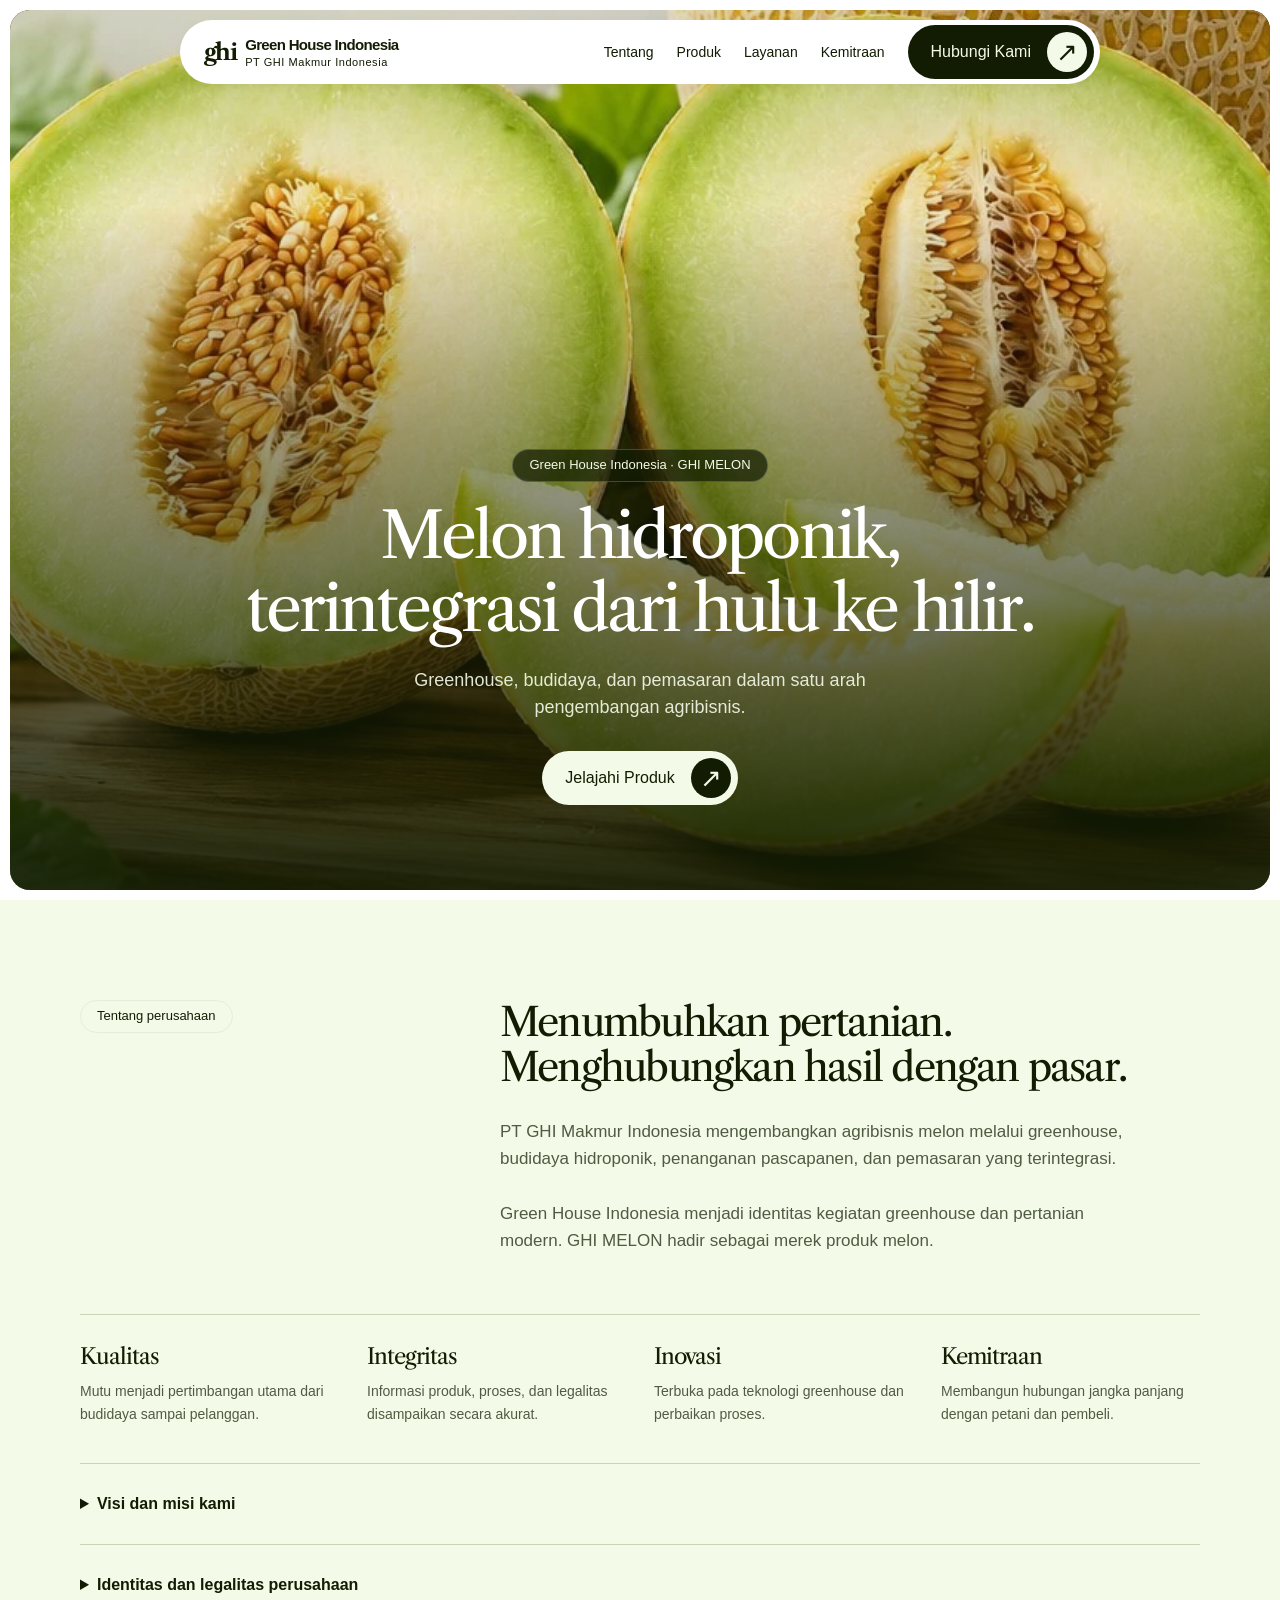
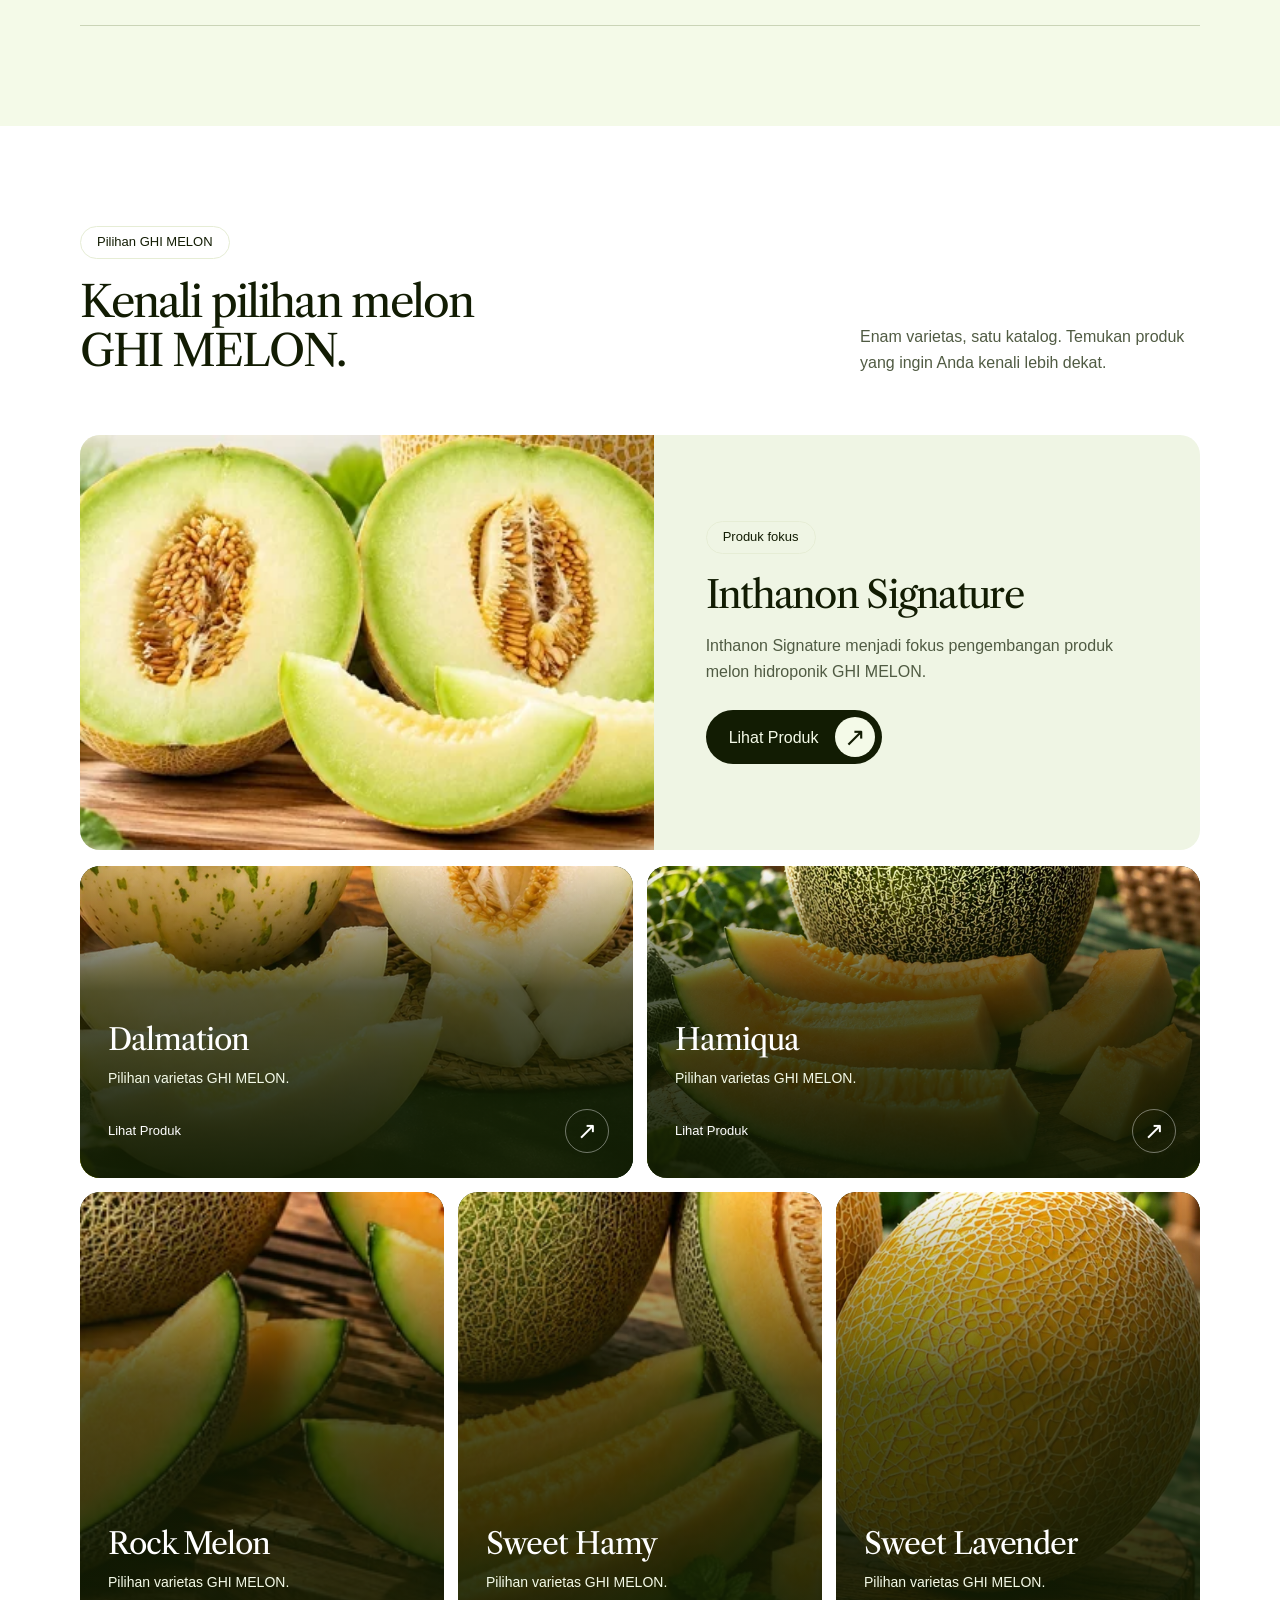
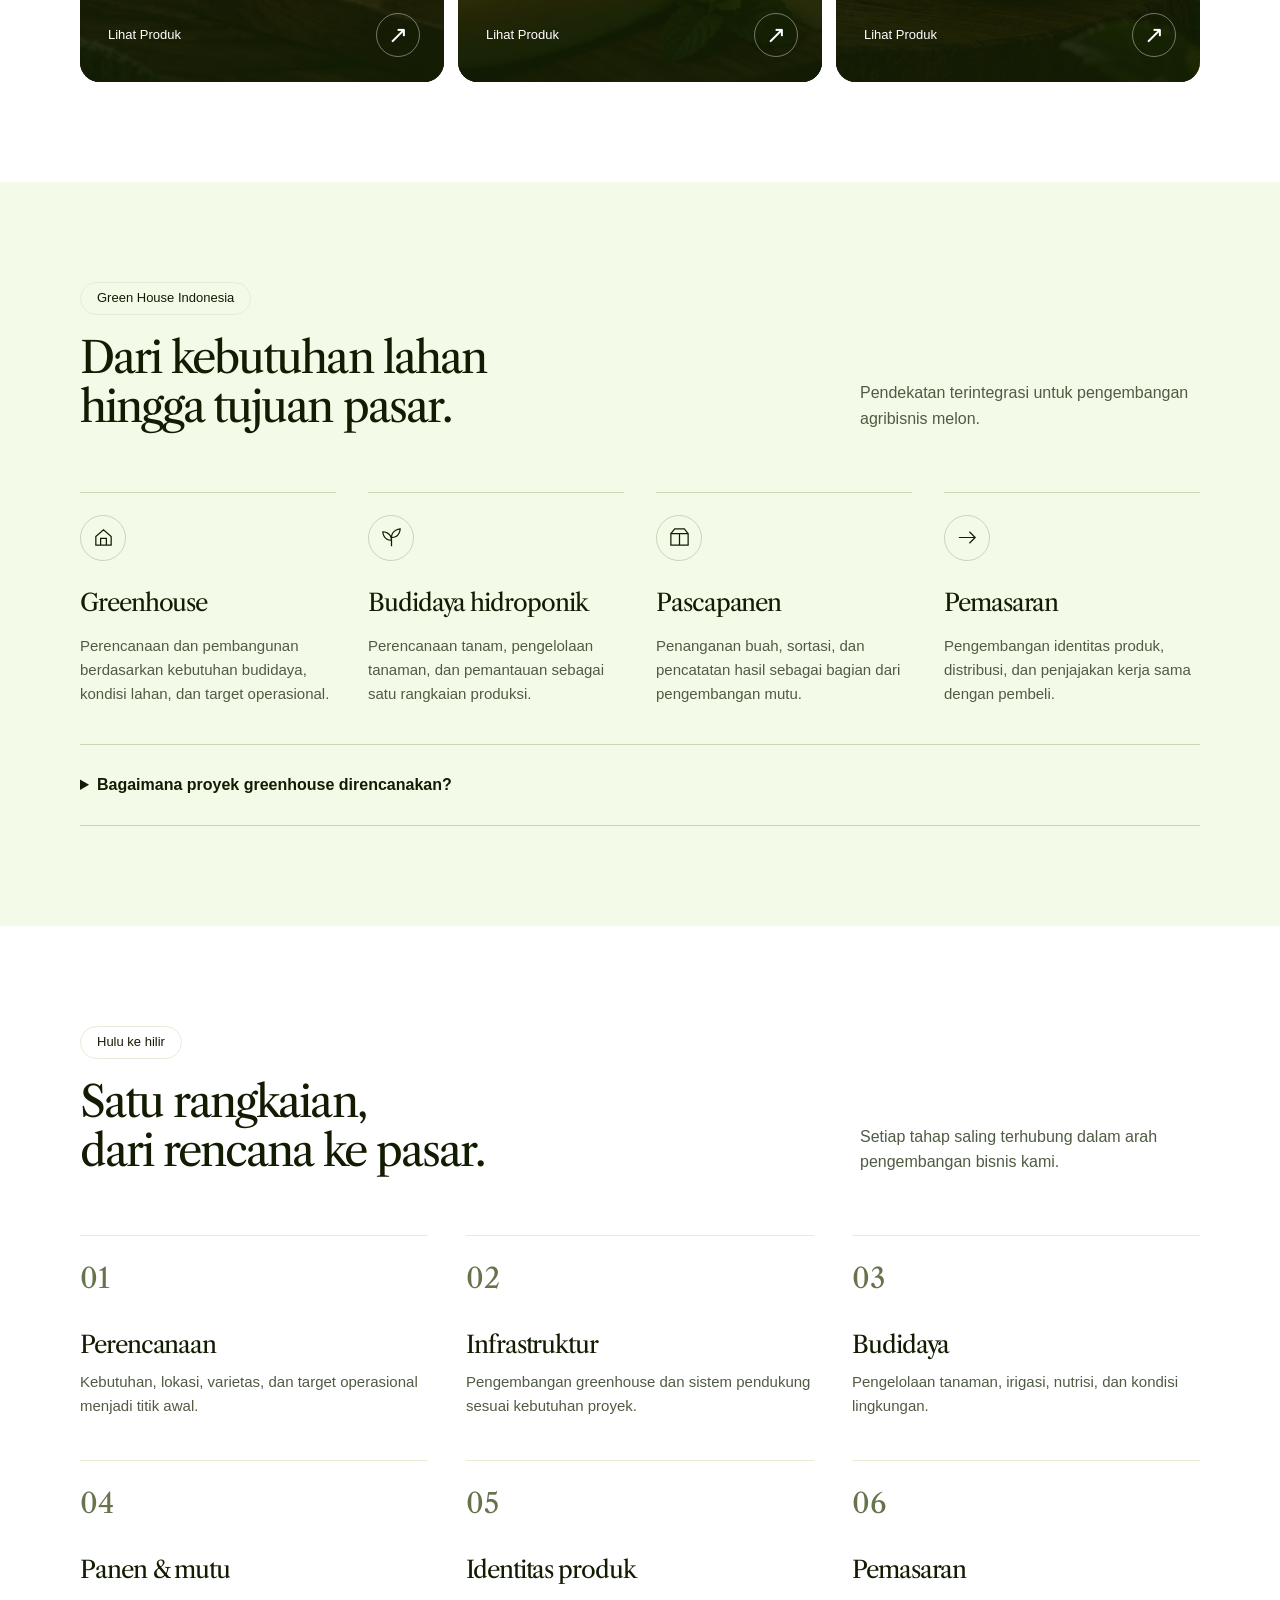
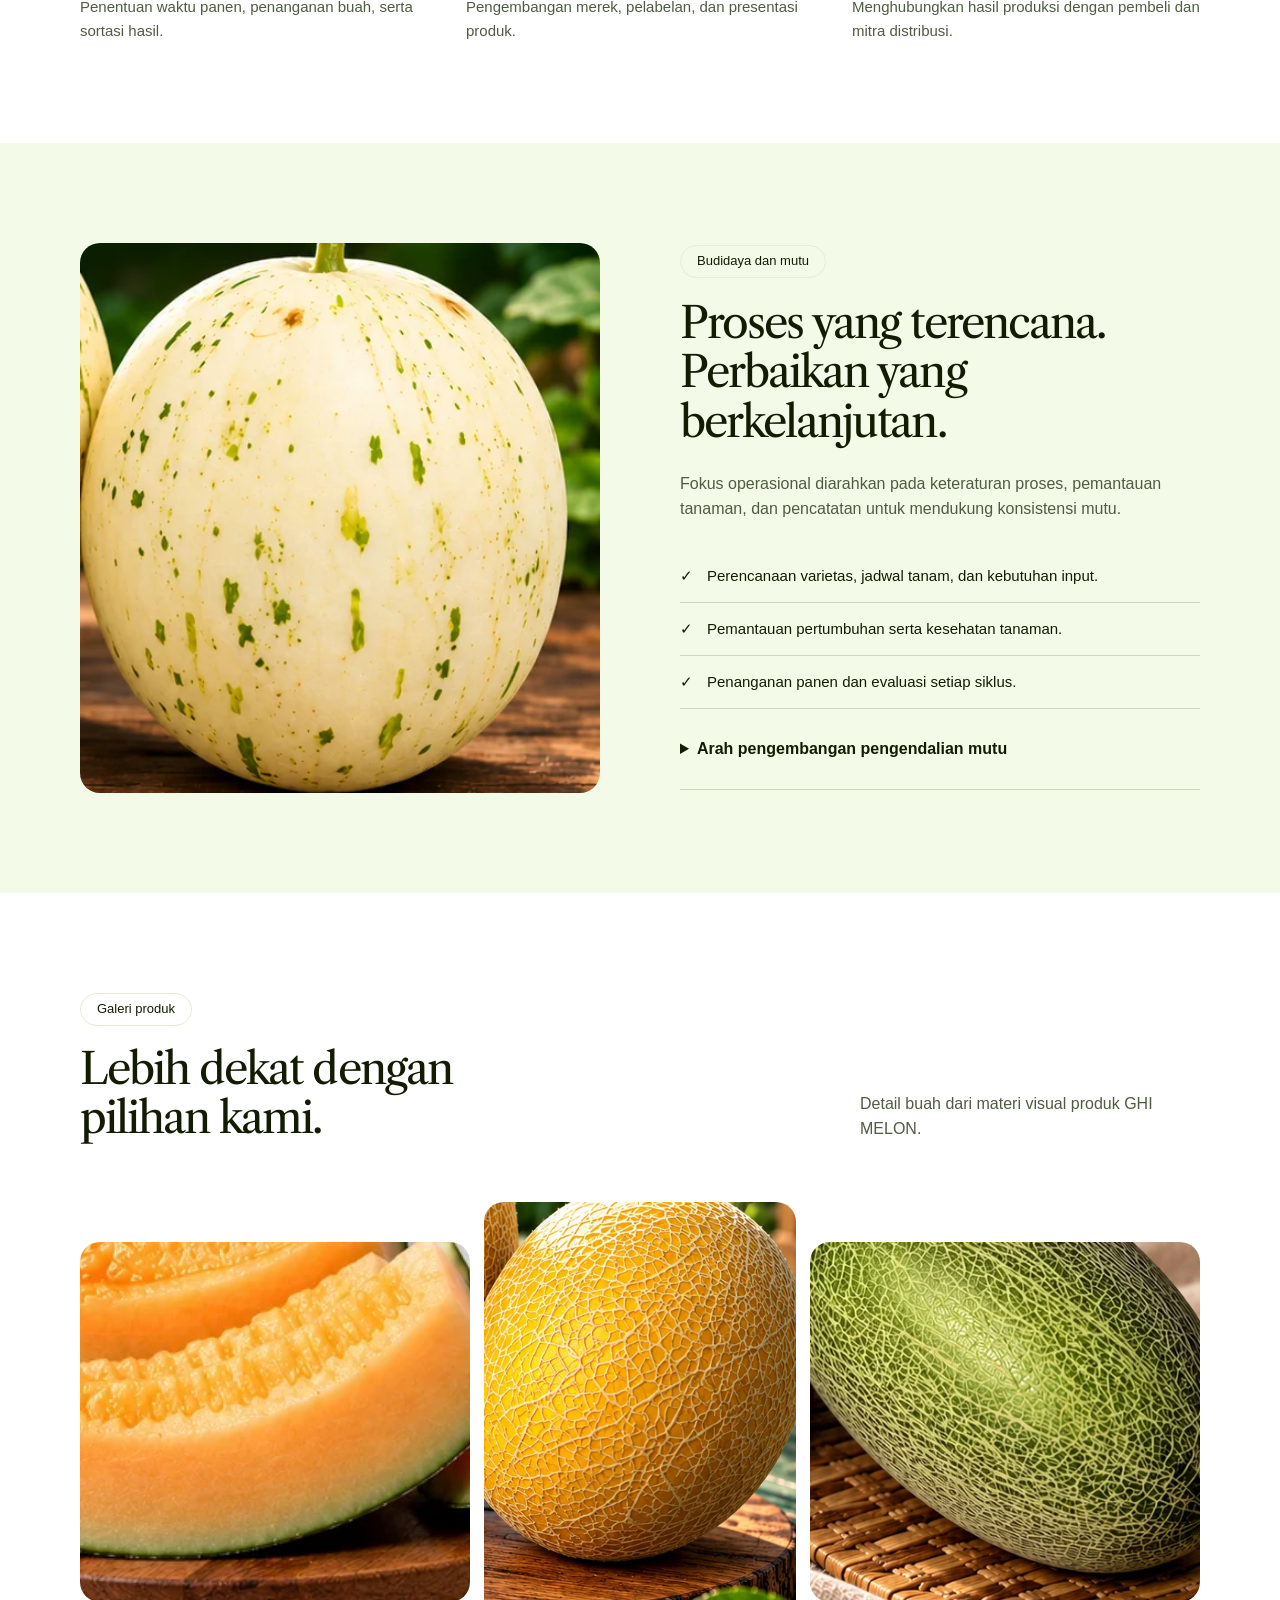
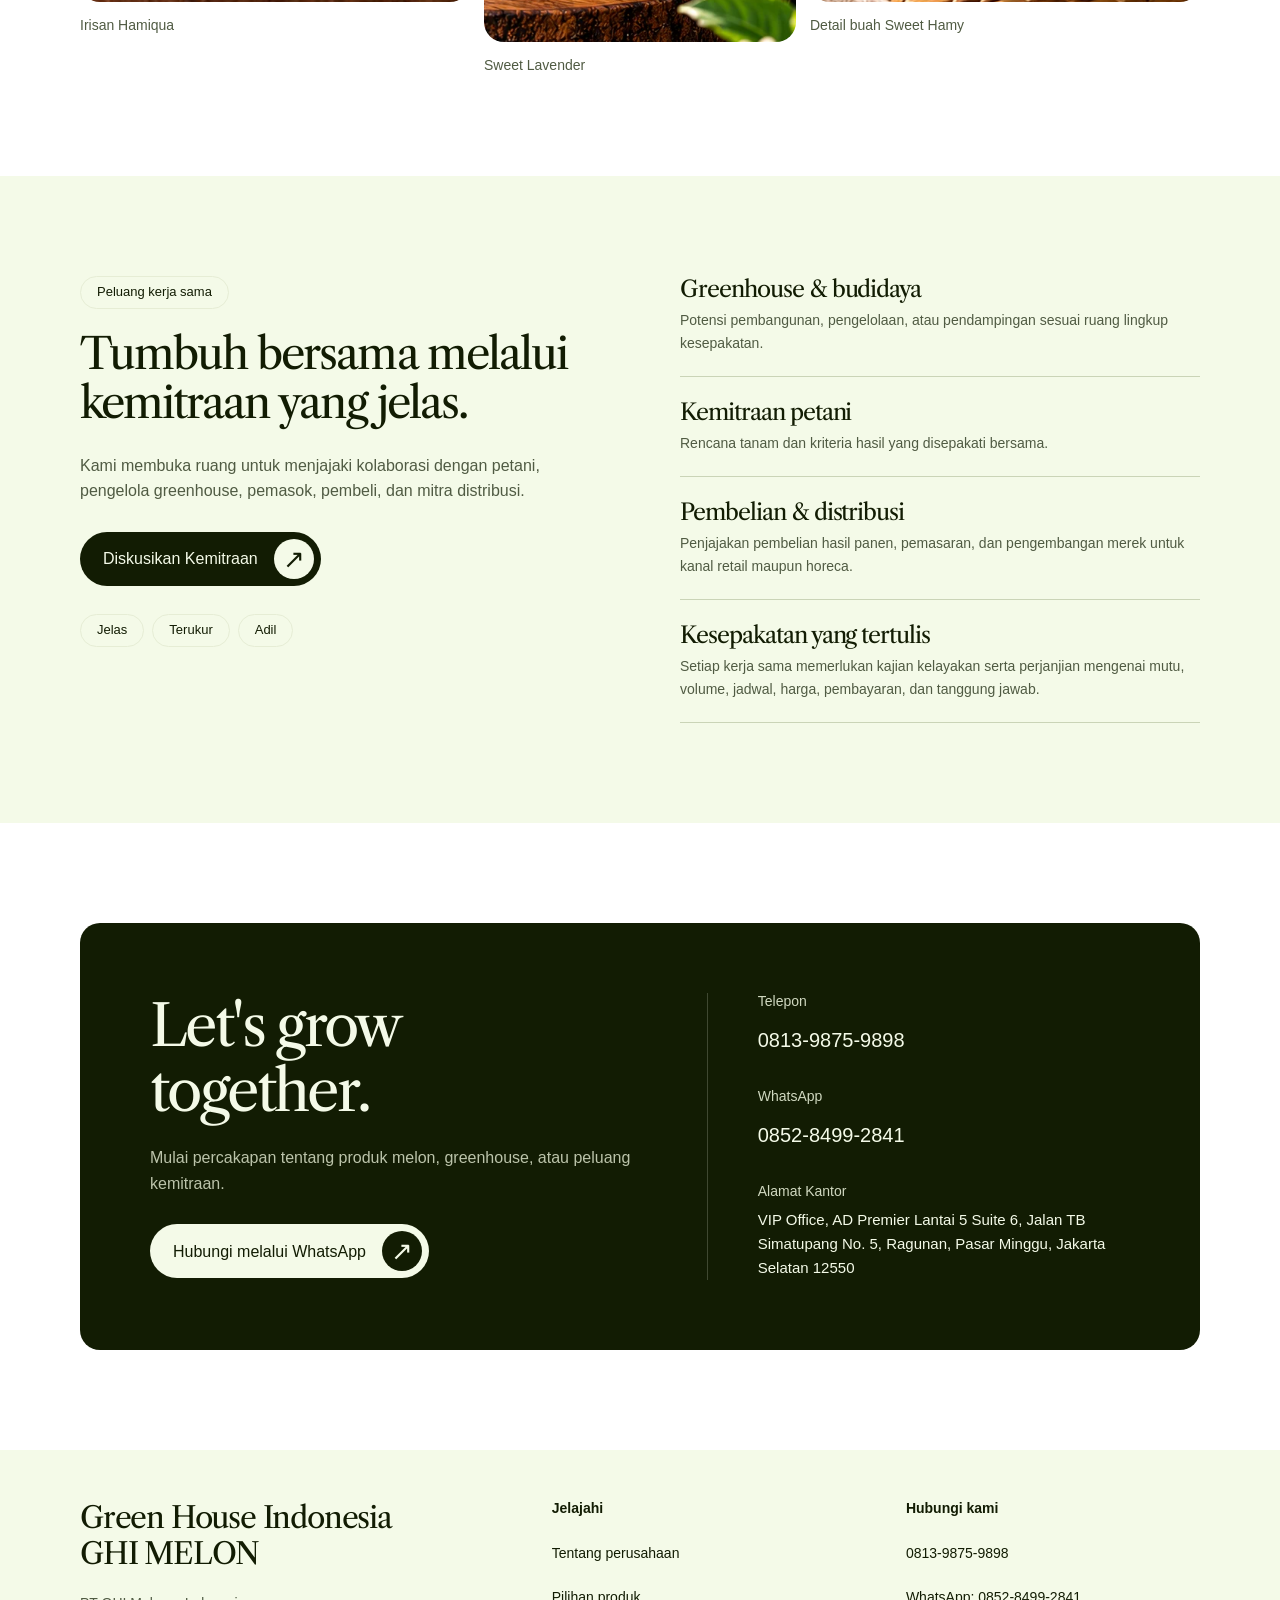
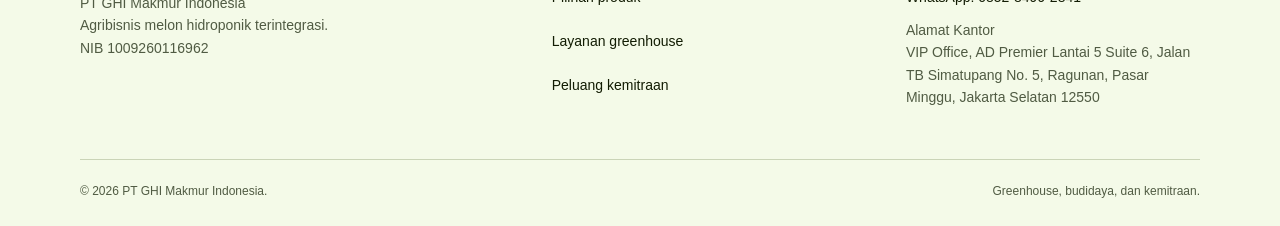
==== index.html @ 826a4624 "first" ====
<!doctype html>
<html lang="id"><head><meta charset="utf-8"><meta name="viewport" content="width=device-width, initial-scale=1"><meta name="theme-color" content="#121c03"><title>Green House Indonesia & GHI MELON | Agribisnis Melon Hidroponik</title><meta name="description" content="Profil PT GHI Makmur Indonesia: greenhouse, budidaya hidroponik, enam varietas GHI MELON, dan peluang kemitraan agribisnis."><link rel="stylesheet" href="assets/css/styles.css"><script src="assets/js/main.js" defer></script></head><body><a class="skip-link" href="#konten-utama">Lewati ke konten utama</a>
<header class="site-header"><div class="nav-row">
<a class="wordmark" href="#beranda" aria-label="Green House Indonesia — Beranda"><b class="brand-type">ghi</b><div>Green House Indonesia<span>PT GHI Makmur Indonesia</span></div></a>
<button data-menu-toggle class="menu-toggle" type="button" aria-label="Buka menu navigasi" aria-controls="navigasi-utama" aria-expanded="false" hidden><span></span><span></span></button>
<nav class="main-nav" id="navigasi-utama" aria-label="Navigasi utama"><a href="#tentang">Tentang</a><a href="#produk">Produk</a><a href="#layanan">Layanan</a><a href="#kemitraan">Kemitraan</a><a class="button" href="#kontak">Hubungi Kami<span class="arrow" aria-hidden="true">↗</span></a></nav></div></header><main id="konten-utama" tabindex="-1">
<section class="hero" id="beranda" aria-labelledby="hero-title"><img class="hero-image" src="assets/images/hero/melon-1024.webp" srcset="assets/images/hero/melon-640.webp 640w, assets/images/hero/melon-1024.webp 1024w" sizes="100vw" width="1024" height="595" alt="Belahan Inthanon Signature dengan irisan melon di atas meja kayu" fetchpriority="high"><div class="hero-content"><span class="pill">Green House Indonesia · GHI MELON</span><h1 id="hero-title">Melon hidroponik, terintegrasi dari hulu ke hilir.</h1><p>Greenhouse, budidaya, dan pemasaran dalam satu arah pengembangan agribisnis.</p><a class="button light" href="#produk">Jelajahi Produk<span class="arrow" aria-hidden="true">↗</span></a></div></section>
<section class="section pale" id="tentang"><div class="container"><div class="about-intro"><div><span class="pill">Tentang perusahaan</span></div><div><h2>Menumbuhkan pertanian. Menghubungkan hasil dengan pasar.</h2><p class="about-copy">PT GHI Makmur Indonesia mengembangkan agribisnis melon melalui greenhouse, budidaya hidroponik, penanganan pascapanen, dan pemasaran yang terintegrasi.</p><p class="about-copy">Green House Indonesia menjadi identitas kegiatan greenhouse dan pertanian modern. GHI MELON hadir sebagai merek produk melon.</p></div></div><div class="values"><div><h3>Kualitas</h3><p>Mutu menjadi pertimbangan utama dari budidaya sampai pelanggan.</p></div><div><h3>Integritas</h3><p>Informasi produk, proses, dan legalitas disampaikan secara akurat.</p></div><div><h3>Inovasi</h3><p>Terbuka pada teknologi greenhouse dan perbaikan proses.</p></div><div><h3>Kemitraan</h3><p>Membangun hubungan jangka panjang dengan petani dan pembeli.</p></div></div><div class="disclosures"><details><summary>Visi dan misi kami</summary><p>Menjadi perusahaan agribisnis melon hidroponik Indonesia yang terpercaya, terintegrasi, dan berorientasi pada kualitas melalui pengembangan greenhouse modern serta jaringan pemasaran yang kuat.</p><ul><li>Mengembangkan fasilitas greenhouse yang dirancang sesuai kebutuhan budidaya dan kondisi lokasi.</li><li>Menerapkan praktik budidaya yang terencana, terdokumentasi, dan berfokus pada konsistensi hasil.</li><li>Membangun identitas produk melon yang jelas melalui pemilihan varietas, standar mutu, dan kemasan yang tepat.</li><li>Menghubungkan produksi dengan pasar melalui pemasaran, distribusi, dan kemitraan yang saling menguntungkan.</li><li>Mendorong kemitraan petani dan peningkatan kapasitas melalui pendampingan serta koordinasi operasional.</li><li>Menumbuhkan bisnis secara bertahap dengan tata kelola, kepatuhan, dan evaluasi kinerja yang berkelanjutan.</li></ul></details><details><summary>Identitas dan legalitas perusahaan</summary><p>PT GHI Makmur Indonesia, berkedudukan di Jakarta Selatan, DKI Jakarta. Informasi berikut mengikuti profil perusahaan.</p><ul><li>NIB 1009260116962, diterbitkan 10 September 2026.</li><li>Akta pendirian No. 106, tanggal 8 September 2026.</li><li>Pengesahan AHU-0072967.AH.01.01.TAHUN 2026, tanggal 9 September 2026.</li><li>PMDN; skala kegiatan pada NIB: Usaha Mikro.</li><li>KBLI 01132 — Pertanian Buah Semusim; 46312 — Perdagangan Besar Buah-buahan; 41019 — Konstruksi Konvensional Gedung Lainnya.</li></ul></details></div></div></section>
<section class="section" id="produk"><div class="container"><div class="section-heading"><div><span class="pill">Pilihan GHI MELON</span><h2>Kenali pilihan melon<br>GHI MELON.</h2></div><p>Enam varietas, satu katalog. Temukan produk yang ingin Anda kenali lebih dekat.</p></div><div class="signature"><img class="signature-image" src="assets/images/products/inthanon-signature/utama-800.webp" srcset="assets/images/products/inthanon-signature/utama-480.webp 480w, assets/images/products/inthanon-signature/utama-800.webp 800w" sizes="(max-width: 767px) calc(100vw - 32px), 550px" width="800" height="465" alt="Belahan melon Inthanon Signature dengan daging hijau muda" loading="lazy" decoding="async"><div class="signature-copy"><span class="pill">Produk fokus</span><h3>Inthanon Signature</h3><p>Inthanon Signature menjadi fokus pengembangan produk melon hidroponik GHI MELON.</p><a class="button" href="produk/inthanon-signature.html">Lihat Produk<span class="arrow" aria-hidden="true">↗</span></a></div></div><div class="product-grid"><a class="product-card wide" href="produk/dalmation.html"><img class="" src="assets/images/products/dalmation/utama-800.webp" srcset="assets/images/products/dalmation/utama-480.webp 480w, assets/images/products/dalmation/utama-800.webp 800w" sizes="(max-width: 767px) 100vw, (max-width: 1023px) 50vw, 550px" width="800" height="357" alt="Belahan dan irisan melon Dalmation berdaging krem" loading="lazy" decoding="async"><div class="card-body"><h3>Dalmation</h3><p>Pilihan varietas GHI MELON.</p><div class="card-end">Lihat Produk<span class="round-arrow" aria-hidden="true">↗</span></div></div></a><a class="product-card wide" href="produk/hamiqua.html"><img class="" src="assets/images/products/hamiqua/utama-800.webp" srcset="assets/images/products/hamiqua/utama-480.webp 480w, assets/images/products/hamiqua/utama-800.webp 800w" sizes="(max-width: 767px) 100vw, (max-width: 1023px) 50vw, 550px" width="800" height="510" alt="Irisan melon Hamiqua berdaging oranye di atas alas kayu" loading="lazy" decoding="async"><div class="card-body"><h3>Hamiqua</h3><p>Pilihan varietas GHI MELON.</p><div class="card-end">Lihat Produk<span class="round-arrow" aria-hidden="true">↗</span></div></div></a><a class="product-card" href="produk/rock-melon.html"><img class="" src="assets/images/products/rock-melon/utama-800.webp" srcset="assets/images/products/rock-melon/utama-480.webp 480w, assets/images/products/rock-melon/utama-800.webp 800w" sizes="(max-width: 767px) 100vw, (max-width: 1023px) 50vw, 367px" width="800" height="425" alt="Irisan Rock Melon berdaging oranye dengan kulit berjala" loading="lazy" decoding="async"><div class="card-body"><h3>Rock Melon</h3><p>Pilihan varietas GHI MELON.</p><div class="card-end">Lihat Produk<span class="round-arrow" aria-hidden="true">↗</span></div></div></a><a class="product-card" href="produk/sweet-hamy.html"><img class="" src="assets/images/products/sweet-hamy/utama-800.webp" srcset="assets/images/products/sweet-hamy/utama-480.webp 480w, assets/images/products/sweet-hamy/utama-800.webp 800w" sizes="(max-width: 767px) 100vw, (max-width: 1023px) 50vw, 367px" width="800" height="519" alt="Belahan dan irisan Sweet Hamy di dekat jendela" loading="lazy" decoding="async"><div class="card-body"><h3>Sweet Hamy</h3><p>Pilihan varietas GHI MELON.</p><div class="card-end">Lihat Produk<span class="round-arrow" aria-hidden="true">↗</span></div></div></a><a class="product-card" href="produk/sweet-lavender.html"><img class="" src="assets/images/products/sweet-lavender/utama-461.webp" srcset="assets/images/products/sweet-lavender/utama-461.webp 461w" sizes="(max-width: 767px) 100vw, (max-width: 1023px) 50vw, 367px" width="461" height="580" alt="Buah Sweet Lavender berkulit kuning dan berjala" loading="lazy" decoding="async"><div class="card-body"><h3>Sweet Lavender</h3><p>Pilihan varietas GHI MELON.</p><div class="card-end">Lihat Produk<span class="round-arrow" aria-hidden="true">↗</span></div></div></a></div></div></section>
<section class="section pale" id="layanan"><div class="container"><div class="section-heading"><div><span class="pill">Green House Indonesia</span><h2>Dari kebutuhan lahan<br>hingga tujuan pasar.</h2></div><p>Pendekatan terintegrasi untuk pengembangan agribisnis melon.</p></div><div class="services"><div class="service"><span class="service-symbol" aria-hidden="true"><svg viewBox="0 0 24 24"><path d="M4 11 12 4l8 7v9H4z M9 20v-7h6v7"></path></svg></span><h3>Greenhouse</h3><p>Perencanaan dan pembangunan berdasarkan kebutuhan budidaya, kondisi lahan, dan target operasional.</p></div><div class="service"><span class="service-symbol" aria-hidden="true"><svg viewBox="0 0 24 24"><path d="M12 21V10 M12 15C3 15 3 6 3 6s9 0 9 9 M12 12c0-8 9-9 9-9s0 9-9 9"></path></svg></span><h3>Budidaya hidroponik</h3><p>Perencanaan tanam, pengelolaan tanaman, dan pemantauan sebagai satu rangkaian produksi.</p></div><div class="service"><span class="service-symbol" aria-hidden="true"><svg viewBox="0 0 24 24"><path d="M3 8h18v12H3z M3 8l4-5h10l4 5 M12 8v12"></path></svg></span><h3>Pascapanen</h3><p>Penanganan buah, sortasi, dan pencatatan hasil sebagai bagian dari pengembangan mutu.</p></div><div class="service"><span class="service-symbol" aria-hidden="true"><svg viewBox="0 0 24 24"><path d="M3 12h16 M14 6l6 6-6 6"></path></svg></span><h3>Pemasaran</h3><p>Pengembangan identitas produk, distribusi, dan penjajakan kerja sama dengan pembeli.</p></div></div><div class="disclosures"><details><summary>Bagaimana proyek greenhouse direncanakan?</summary><p>Dimulai dari konsultasi kebutuhan, peninjauan lahan, dan perencanaan tata letak. Struktur, penutup, ventilasi, irigasi, serta sistem budidaya dikoordinasikan sesuai spesifikasi proyek.</p><ol><li>Brief: kebutuhan dan target.</li><li>Desain: spesifikasi dan anggaran.</li><li>Pelaksanaan: pembangunan dan koordinasi.</li><li>Evaluasi: pemeriksaan dan serah terima.</li></ol><p>Spesifikasi teknis, biaya, jadwal, perizinan, dan cakupan pekerjaan ditetapkan berdasarkan survei, persetujuan, serta kontrak proyek.</p></details></div></div></section>
<section class="section" id="proses"><div class="container"><div class="section-heading"><div><span class="pill">Hulu ke hilir</span><h2>Satu rangkaian,<br>dari rencana ke pasar.</h2></div><p>Setiap tahap saling terhubung dalam arah pengembangan bisnis kami.</p></div><ol class="process"><li><h3>Perencanaan</h3><p>Kebutuhan, lokasi, varietas, dan target operasional menjadi titik awal.</p></li><li><h3>Infrastruktur</h3><p>Pengembangan greenhouse dan sistem pendukung sesuai kebutuhan proyek.</p></li><li><h3>Budidaya</h3><p>Pengelolaan tanaman, irigasi, nutrisi, dan kondisi lingkungan.</p></li><li><h3>Panen & mutu</h3><p>Penentuan waktu panen, penanganan buah, serta sortasi hasil.</p></li><li><h3>Identitas produk</h3><p>Pengembangan merek, pelabelan, dan presentasi produk.</p></li><li><h3>Pemasaran</h3><p>Menghubungkan hasil produksi dengan pembeli dan mitra distribusi.</p></li></ol></div></section>
<section class="section pale" id="mutu"><div class="container quality-layout"><img class="quality-image" src="assets/images/products/dalmation/detail-1-470.webp" srcset="assets/images/products/dalmation/detail-1-470.webp 470w" sizes="(max-width: 767px) 100vw, 520px" width="470" height="670" alt="Foto tambahan Dalmation: buah utuh tanpa potongan" loading="lazy" decoding="async"><div><span class="pill">Budidaya dan mutu</span><h2>Proses yang terencana.<br>Perbaikan yang berkelanjutan.</h2><p>Fokus operasional diarahkan pada keteraturan proses, pemantauan tanaman, dan pencatatan untuk mendukung konsistensi mutu.</p><ul class="check-list"><li>Perencanaan varietas, jadwal tanam, dan kebutuhan input.</li><li>Pemantauan pertumbuhan serta kesehatan tanaman.</li><li>Penanganan panen dan evaluasi setiap siklus.</li></ul><details><summary>Arah pengembangan pengendalian mutu</summary><p>Kerangka yang disarankan meliputi identifikasi varietas, pemeriksaan visual buah, sortasi sesuai kriteria perusahaan atau pembeli, pelabelan, serta pencatatan panen dan tujuan pengiriman. Kerangka ini bukan pernyataan sertifikasi.</p></details></div></div></section>
<section class="section" id="galeri"><div class="container"><div class="section-heading"><div><span class="pill">Galeri produk</span><h2>Lebih dekat dengan<br>pilihan kami.</h2></div><p>Detail buah dari materi visual produk GHI MELON.</p></div><div class="gallery-grid"><figure><img class="" src="assets/images/products/hamiqua/detail-1-715.webp" srcset="assets/images/products/hamiqua/detail-1-480.webp 480w, assets/images/products/hamiqua/detail-1-715.webp 715w" sizes="(max-width: 767px) calc(100vw - 32px), 550px" width="715" height="330" alt="Foto tambahan Hamiqua: irisan buah" loading="lazy" decoding="async"><figcaption>Irisan Hamiqua</figcaption></figure><figure><img class="" src="assets/images/products/sweet-lavender/utama-461.webp" srcset="assets/images/products/sweet-lavender/utama-461.webp 461w" sizes="(max-width: 767px) calc(100vw - 32px), 550px" width="461" height="580" alt="Buah Sweet Lavender berkulit kuning dan berjala" loading="lazy" decoding="async"><figcaption>Sweet Lavender</figcaption></figure><figure><img class="" src="assets/images/products/sweet-hamy/detail-1-425.webp" srcset="assets/images/products/sweet-hamy/detail-1-425.webp 425w" sizes="(max-width: 767px) calc(100vw - 32px), 550px" width="425" height="590" alt="Foto tambahan Sweet Hamy: buah utuh tanpa potongan" loading="lazy" decoding="async"><figcaption>Detail buah Sweet Hamy</figcaption></figure></div></div></section>
<section class="section pale" id="kemitraan"><div class="container partner-layout"><div><span class="pill">Peluang kerja sama</span><h2>Tumbuh bersama melalui kemitraan yang jelas.</h2><p>Kami membuka ruang untuk menjajaki kolaborasi dengan petani, pengelola greenhouse, pemasok, pembeli, dan mitra distribusi.</p><a class="button" href="https://wa.me/6285284992841?text=Halo%20Green%20House%20Indonesia%2C%20saya%20ingin%20berdiskusi%20mengenai%20peluang%20kemitraan.">Diskusikan Kemitraan<span class="arrow" aria-hidden="true">↗</span></a><div class="partner-principles"><span class="pill">Jelas</span><span class="pill">Terukur</span><span class="pill">Adil</span></div></div><ul class="partner-options"><li><div><h3>Greenhouse & budidaya</h3><p>Potensi pembangunan, pengelolaan, atau pendampingan sesuai ruang lingkup kesepakatan.</p></div></li><li><div><h3>Kemitraan petani</h3><p>Rencana tanam dan kriteria hasil yang disepakati bersama.</p></div></li><li><div><h3>Pembelian & distribusi</h3><p>Penjajakan pembelian hasil panen, pemasaran, dan pengembangan merek untuk kanal retail maupun horeca.</p></div></li><li><div><h3>Kesepakatan yang tertulis</h3><p>Setiap kerja sama memerlukan kajian kelayakan serta perjanjian mengenai mutu, volume, jadwal, harga, pembayaran, dan tanggung jawab.</p></div></li></ul></div></section>
<section class="section" id="kontak"><div class="container"><div class="contact-panel"><div><h2>Let's grow<br>together.</h2><p>Mulai percakapan tentang produk melon, greenhouse, atau peluang kemitraan.</p><a class="button light" href="https://wa.me/6285284992841">Hubungi melalui WhatsApp<span class="arrow" aria-hidden="true">↗</span></a></div><div class="contact-details"><div><h3>Telepon</h3><a href="tel:+6281398759898">0813-9875-9898</a></div><div><h3>WhatsApp</h3><a href="https://wa.me/6285284992841">0852-8499-2841</a></div><div><h3>Alamat Kantor</h3><address>VIP Office, AD Premier Lantai 5 Suite 6, Jalan TB Simatupang No. 5, Ragunan, Pasar Minggu, Jakarta Selatan 12550</address></div></div></div></div></section>
</main><footer class="site-footer"><div class="container"><div class="footer-top"><div><div class="footer-brand">Green House Indonesia<br>GHI MELON</div><p>PT GHI Makmur Indonesia<br>Agribisnis melon hidroponik terintegrasi.</p><p>NIB 1009260116962</p></div><div><h2>Jelajahi</h2><nav class="footer-links" aria-label="Navigasi footer"><a href="#tentang">Tentang perusahaan</a><a href="#produk">Pilihan produk</a><a href="#layanan">Layanan greenhouse</a><a href="#kemitraan">Peluang kemitraan</a></nav></div><div><h2>Hubungi kami</h2><div class="footer-links"><a href="tel:+6281398759898">0813-9875-9898</a><a href="https://wa.me/6285284992841">WhatsApp: 0852-8499-2841</a></div><p>Alamat Kantor<br>VIP Office, AD Premier Lantai 5 Suite 6, Jalan TB Simatupang No. 5, Ragunan, Pasar Minggu, Jakarta Selatan 12550</p></div></div><div class="footer-bottom"><span>© 2026 PT GHI Makmur Indonesia.</span><span>Greenhouse, budidaya, dan kemitraan.</span></div></div></footer></body></html>
---- assets/css/styles.css ----
@import url('https://fonts.googleapis.com/css2?family=Libre+Caslon+Text:ital,wght@0,400;0,700;1,400&display=swap');

:root{--ink:#121c03;--white:#fff;--pale:#f4fae8;--panel:#eff5e4;--line:#e6edd5;--muted:#505b43;--radius:20px;--serif:'Libre Caslon Text',Georgia,serif;--sans:Arial,Helvetica,sans-serif}
*{box-sizing:border-box}
html{scroll-behavior:smooth;scroll-padding-top:110px}
body{margin:0;background:var(--white);color:var(--ink);font:16px/1.6 var(--sans);-webkit-font-smoothing:antialiased}
[hidden]{display:none!important}
img{display:block;max-width:100%;height:auto}
a{color:inherit;text-decoration:none}
button{font:inherit;color:inherit;cursor:pointer}
button,a,summary{-webkit-tap-highlight-color:transparent}
button:focus-visible,a:focus-visible,summary:focus-visible{outline:3px solid #71873c;outline-offset:5px}
h1,h2,h3,p{margin:0}
h1,h2,h3{font-family:var(--serif);font-weight:400;line-height:1.13;letter-spacing:-.045em;text-wrap:balance}
h1{font-size:clamp(36px,5vw,72px)}
h2{font-size:clamp(26px,3.4vw,48px)}
h3{font-size:clamp(22px,2vw,28px)}
p{max-width:68ch}
ul,ol{padding-left:1.2em}
section[id]{scroll-margin-top:110px}
.container{width:min(1120px,calc(100% - 80px));margin-inline:auto}
.section{padding-block:100px}
.pale{background:var(--pale)}
.skip-link{position:fixed;top:8px;left:16px;z-index:100;transform:translateY(-160%);background:var(--ink);color:white;padding:12px 20px;border-radius:30px}
.skip-link:focus{transform:none}
.site-header{position:fixed;z-index:50;top:20px;left:50%;transform:translateX(-50%);width:min(920px,calc(100% - 40px));padding:5px 6px 5px 24px;border-radius:40px;background:var(--white);box-shadow:0 2px 18px #121c0308}
.nav-row{display:flex;align-items:center;gap:20px;min-height:54px}
.wordmark{font-size:15px;line-height:1.15;letter-spacing:-.045em;font-weight:700;display:flex;align-items:center;min-height:44px;flex-shrink:0}
.wordmark span{display:block;font-size:11px;font-weight:400;letter-spacing:.05em;margin-top:3px}
.brand-type{font-family:var(--serif);font-weight:700;font-size:23px;letter-spacing:-.07em;margin-right:9px}
.main-nav{display:flex;align-items:center;gap:23px;margin-left:auto;font-size:14px}
.main-nav>a:not(.button){padding-block:13px;min-width:44px}
.main-nav>a:not(.button):hover{text-decoration:underline;text-underline-offset:5px}
.button{display:inline-flex;align-items:center;justify-content:center;gap:16px;padding:6px 6px 6px 22px;min-height:54px;border:1px solid transparent;border-radius:40px;background:var(--ink);color:var(--pale);line-height:1.2;font-size:16px;white-space:normal;text-align:left;width:fit-content;transition:background .18s ease,transform .18s ease}
.button:hover{background:#293a11}
.button .arrow{width:40px;height:40px;flex-shrink:0;border-radius:50%;display:grid;place-items:center;background:var(--pale);color:var(--ink);font:26px/1 var(--sans)}
.button.light{background:var(--pale);color:var(--ink)}
.button.light:hover{background:var(--line)}
.button.light .arrow{background:var(--ink);color:var(--pale)}
.text-link{display:inline-flex;align-items:center;gap:14px;min-height:44px;border-bottom:1px solid currentColor;padding-bottom:2px}
.text-link:hover{color:#536535}
.menu-toggle{border:1px solid var(--line);border-radius:50%;background:var(--pale);width:44px;height:44px;flex-shrink:0;margin-left:auto;padding:10px}
.menu-toggle span{display:block;height:1.5px;margin:5px 0;background:currentColor;transition:transform .18s}
.menu-open .menu-toggle span:first-child{transform:translateY(3.25px) rotate(45deg)}
.menu-open .menu-toggle span:last-child{transform:translateY(-3.25px) rotate(-45deg)}
.hero{position:relative;margin:10px;min-height:780px;height:calc(100svh - 20px);max-height:1100px;border-radius:var(--radius);overflow:hidden;background:var(--ink);display:grid;align-items:end;isolation:isolate}
.hero-image{position:absolute;inset:0;width:100%;height:100%;object-fit:cover;object-position:center 40%;z-index:-2}
.hero::after{content:'';position:absolute;inset:0;z-index:-1;background:linear-gradient(180deg,#121c0320 8%,#121c030d 22%,#121c0366 48%,#121c03ed 100%)}
.hero-content{color:var(--white);text-align:center;width:min(820px,calc(100% - 48px));margin:0 auto;padding:180px 0 85px}
.hero h1{margin:18px auto 22px;max-width:800px}
.hero p{font-size:18px;line-height:1.5;max-width:580px;margin:0 auto 30px;color:#f4fae8e8}
.hero .button{margin:auto}
.pill{display:inline-flex;align-items:center;gap:8px;border:1px solid var(--line);border-radius:30px;padding:7px 16px;font-size:13px;line-height:1.3;width:fit-content}
.hero .pill{background:#121c03b8;color:var(--pale);border-color:#f4fae833}
.section-heading{display:flex;align-items:end;justify-content:space-between;gap:40px;margin-bottom:60px}
.section-heading h2{max-width:650px}
.section-heading p{max-width:340px;color:var(--muted)}
.section-heading .pill{margin-bottom:18px}
.about-intro{display:grid;grid-template-columns:1fr 2fr;gap:70px}
.about-intro h2{max-width:800px;font-size:clamp(28px,3.1vw,44px)}
.about-copy{margin:28px 0 0;color:var(--muted);font-size:17px}
.values{display:grid;grid-template-columns:repeat(4,1fr);gap:28px;margin-top:60px;padding-top:30px;border-top:1px solid #cad4b7}
.values h3{font-size:22px;margin-bottom:10px}
.values p{font-size:14px;color:var(--muted)}
.disclosures{margin-top:38px;border-top:1px solid #cad4b7}
details{border-bottom:1px solid #cad4b7;padding:18px 0}
summary{cursor:pointer;min-height:44px;display:list-item;align-content:center;font-size:16px;font-weight:600;padding-right:12px}
details p,details ul,details ol{margin-top:16px;color:var(--muted);font-size:15px}
details li+li{margin-top:8px}
.signature{display:grid;grid-template-columns:1.05fr 1fr;background:var(--panel);border-radius:var(--radius);overflow:hidden;margin-bottom:16px}
.signature-image{width:100%;height:100%;min-height:415px;object-fit:cover}
.signature-copy{padding:52px;align-self:center}
.signature-copy h3{font-size:38px;margin:20px 0 16px}
.signature-copy p{color:var(--muted);margin-bottom:26px}
.product-grid{display:grid;grid-template-columns:repeat(6,minmax(0,1fr));gap:14px}
.product-card{grid-column:span 2;position:relative;display:block;overflow:hidden;border-radius:var(--radius);min-height:490px;isolation:isolate;background:var(--ink);color:white}
.product-card.wide{grid-column:span 3;min-height:312px}
.product-card>img{width:100%;height:100%;position:absolute;inset:0;object-fit:cover;z-index:-2;transition:transform .35s ease}
.product-card::after{content:'';position:absolute;inset:0;background:linear-gradient(180deg,#121c0300 0%,#121c03b8 40%,#121c03f5 100%);z-index:-1}
.product-card:hover>img{transform:scale(1.025)}
.card-body{position:absolute;left:28px;right:24px;bottom:25px}
.card-body h3{font-size:30px;margin-bottom:10px;letter-spacing:-.035em}
.card-body p{font-size:14px;color:var(--pale);max-width:270px;margin-bottom:20px}
.card-end{display:flex;justify-content:space-between;align-items:center;gap:16px;font-size:13px}
.round-arrow{width:44px;height:44px;border-radius:50%;border:1px solid #ffffff66;display:grid;place-items:center;font-size:24px;flex-shrink:0}
.services{display:grid;grid-template-columns:repeat(4,minmax(0,1fr));gap:32px}
.service{border-top:1px solid #cbd5b9;padding-top:22px}
.service h3{margin-bottom:18px;font-size:24px}
.service p{font-size:15px;color:var(--muted)}
.service-symbol{width:46px;height:46px;border:1px solid #cbd5b9;border-radius:50%;display:grid;place-items:center;margin-bottom:28px}
.service-symbol svg{width:23px;height:23px;stroke:currentColor;fill:none;stroke-width:1.3}
.process{list-style:none;display:grid;grid-template-columns:repeat(3,1fr);gap:42px 38px;margin:0;padding:0;counter-reset:step}
.process li{border-top:1px solid var(--line);padding-top:20px;counter-increment:step}
.process li::before{content:'0' counter(step);font-family:var(--serif);font-size:28px;display:block;margin-bottom:30px;color:#66734d}
.process h3{font-size:24px;margin-bottom:12px}
.process p{font-size:15px;color:var(--muted)}
.quality-layout{display:grid;grid-template-columns:1fr 1fr;gap:80px;align-items:center}
.quality-image{width:100%;height:550px;object-fit:cover;border-radius:var(--radius)}
.quality-layout h2{margin:20px 0 25px}
.quality-layout p{color:var(--muted)}
.check-list{list-style:none;margin:28px 0 0;padding:0}
.check-list li{padding:14px 0;border-bottom:1px solid #cbd5b9;display:flex;gap:14px;align-items:start;font-size:15px}
.check-list li::before{content:'✓';color:var(--ink)}
.gallery-grid{display:grid;grid-template-columns:1fr .8fr 1fr;gap:14px;align-items:center}
.gallery-grid figure{margin:0}
.gallery-grid img{width:100%;height:360px;object-fit:cover;border-radius:var(--radius)}
.gallery-grid figure:nth-child(2) img{height:440px}
.gallery-grid figcaption{font-size:14px;margin-top:12px;color:var(--muted)}
.partner-layout{display:grid;grid-template-columns:1fr 1fr;gap:80px;align-items:start}
.partner-layout h2{margin:20px 0 25px}
.partner-layout p{color:var(--muted);margin-bottom:28px}
.partner-options{list-style:none;padding:0;margin:0}
.partner-options li{padding:22px 0;border-bottom:1px solid #cad4b7;display:flex;align-items:start;gap:18px}
.partner-options li:first-child{padding-top:0}
.partner-options h3{font-size:23px;margin-bottom:7px}
.partner-options p{font-size:14px;margin:0}
.partner-principles{display:flex;gap:8px;flex-wrap:wrap;margin-top:28px}
.contact-panel{position:relative;overflow:hidden;border-radius:var(--radius);background:var(--ink);color:var(--pale);padding:70px;display:grid;grid-template-columns:1.15fr 1fr;gap:70px}
.contact-panel h2{font-size:clamp(36px,4.5vw,64px);margin-bottom:22px}
.contact-panel>div>p{color:#e6edd5cc;margin-bottom:28px}
.contact-details{border-left:1px solid #f4fae833;padding-left:50px;display:flex;flex-direction:column;justify-content:center;gap:26px}
.contact-details h3{font:14px var(--sans);letter-spacing:0;color:#d0d8c0;margin-bottom:9px}
.contact-details address{font-style:normal;font-size:15px}
.contact-details a{display:inline-flex;align-items:center;min-height:44px;font-size:20px}
.site-footer{padding:50px 0 25px;background:var(--pale)}
.footer-top{display:grid;grid-template-columns:1.4fr 1fr 1fr;gap:60px;padding-bottom:50px}
.footer-brand{font-family:var(--serif);font-size:30px;letter-spacing:-.04em;line-height:1.2;margin-bottom:20px}
.footer-top p{font-size:14px;color:var(--muted)}
.footer-top h2{font:600 14px var(--sans);letter-spacing:0;margin-bottom:15px}
.footer-links{display:flex;flex-direction:column;align-items:start}
.footer-links a{min-height:44px;font-size:14px;display:flex;align-items:center}
.footer-links a:hover{text-decoration:underline}
.footer-bottom{border-top:1px solid #cad4b7;padding-top:22px;display:flex;justify-content:space-between;gap:20px;font-size:12px;color:var(--muted)}
/* Product detail pages use the same header, footer and spacing. */
.product-main{padding-top:135px}
.breadcrumb{display:flex;flex-wrap:wrap;gap:8px 14px;margin-bottom:36px;font-size:13px;color:var(--muted);align-items:center}
.breadcrumb a{min-width:44px;min-height:44px;display:inline-flex;align-items:center}
.breadcrumb a:hover{text-decoration:underline}
.product-layout{display:grid;grid-template-columns:1.12fr 1fr;gap:70px;align-items:start}
.product-info{padding-top:22px;position:sticky;top:130px}
.product-info h1{font-size:clamp(38px,4.4vw,60px);margin:22px 0}
.product-info>p{color:var(--muted);margin-bottom:26px;font-size:17px}
.product-info .button{margin-top:10px}
.product-note{border-top:1px solid var(--line);margin-top:36px;padding-top:22px;font-size:14px;color:var(--muted)}
.product-note strong{display:block;color:var(--ink);font-weight:500;margin-bottom:7px}
.gallery-frames{display:grid;gap:16px}
.gallery-frame{margin:0;border-radius:var(--radius);overflow:hidden;background:var(--panel)}
.gallery-frame img{width:100%;height:auto;object-fit:contain}
.gallery-ready .gallery-frames{height:470px;display:grid;place-items:center;background:var(--panel);border-radius:var(--radius)}
.gallery-ready .gallery-frame{width:100%;height:100%;display:grid;place-items:center}
.gallery-ready .gallery-frame img{width:100%;height:100%;max-height:470px;object-fit:contain}
.gallery-thumbs{display:flex;gap:12px;margin-top:16px}
.gallery-thumbs button{border:2px solid transparent;background:var(--panel);padding:4px;width:80px;height:80px;border-radius:12px;overflow:hidden}
.gallery-thumbs button[aria-pressed='true']{border-color:var(--ink)}
.gallery-thumbs img{width:100%;height:100%;object-fit:cover;border-radius:7px}
.related-grid{display:grid;grid-template-columns:repeat(3,minmax(0,1fr));gap:16px}
.related-card img{width:100%;height:260px;object-fit:cover;border-radius:var(--radius)}
.related-card h3{font-size:25px;margin-top:20px;display:flex;justify-content:space-between;align-items:center;gap:15px}
.related-card h3 span{font:23px var(--sans)}
.related-card:hover h3{text-decoration:underline;text-underline-offset:6px}
.product-cta{padding:40px 0 80px}
.product-cta-inner{border-top:1px solid var(--line);padding-top:40px;display:flex;justify-content:space-between;gap:30px;align-items:center}
@media(min-width:768px){.menu-toggle:not(:focus){display:none!important}}
@media(max-width:1100px){.main-nav{gap:15px}.nav-row{gap:12px}.main-nav .button{font-size:14px;gap:8px}.signature-copy{padding:35px}.quality-layout,.partner-layout{gap:45px}.product-layout{gap:40px}.services{gap:22px}}
@media(min-width:768px) and (max-width:1023px){.container{width:calc(100% - 48px)}.section{padding-block:80px}.site-header{padding-left:18px}.wordmark{font-size:12px}.brand-type{font-size:21px}.wordmark span{font-size:10px}.main-nav{gap:12px;font-size:12px}.main-nav .button{padding-left:13px;font-size:12px;min-height:44px}.main-nav .arrow{width:32px;height:32px}.signature-copy h3{font-size:30px}.signature-image{min-height:380px}.product-card,.product-card.wide{grid-column:span 3;min-height:390px}.product-card:last-child{grid-column:span 6;min-height:300px}.services{grid-template-columns:1fr 1fr;gap:35px}.gallery-grid img{height:280px}.gallery-grid figure:nth-child(2) img{height:340px}.contact-panel{padding:45px;gap:35px}.contact-details{padding-left:30px}.footer-top{gap:30px}.product-layout{gap:30px}.gallery-ready .gallery-frames{height:420px}.gallery-ready .gallery-frame img{max-height:420px}.related-card img{height:200px}}
@media(max-width:767px){
 html{scroll-padding-top:100px}.container{width:calc(100% - 32px)}.section{padding-block:64px}
 .site-header{top:14px;width:calc(100% - 32px);padding:5px 7px 5px 18px;border-radius:29px}.nav-row{min-height:44px;flex-wrap:wrap;gap:0}.wordmark{font-size:13px}.brand-type{font-size:22px}.wordmark span{font-size:10px}
 .main-nav{width:100%;margin:12px 0 4px;flex-direction:column;align-items:stretch;gap:0;font-size:15px}.main-nav>a:not(.button){padding:12px 6px;border-top:1px solid var(--line)}.main-nav .button{margin-top:10px;width:100%;justify-content:space-between}
 .menu-ready:not(.menu-open) .main-nav:not(:focus-within){display:none}
 /* ponytail: no-JS navigation stays in normal flow; no runtime header partial. */
 .site-header:not(.menu-ready){position:relative;top:auto;left:auto;transform:none;margin:14px auto;background:var(--panel)}
 .hero{min-height:710px;height:calc(100svh - 20px);max-height:950px}.hero-content{width:calc(100% - 32px);padding:170px 0 52px}.hero h1{margin:20px 0;line-height:1.12}.hero p{font-size:16px;max-width:340px;margin-bottom:28px}.hero .pill{font-size:11px}.hero-image{object-position:53% center}
 .section-heading{display:block;margin-bottom:32px}.section-heading h2{max-width:500px}.section-heading>p{margin-top:18px}.section-heading .text-link{margin-top:22px}.section-heading .pill{margin-bottom:14px}
 .about-intro{grid-template-columns:1fr;gap:22px}.about-copy{font-size:16px;margin-top:22px}.values{grid-template-columns:1fr 1fr;gap:28px 22px;margin-top:35px;padding-top:28px}.values h3{font-size:20px}.values p{font-size:13px}.disclosures{margin-top:30px}
 .signature{grid-template-columns:1fr;margin-bottom:14px}.signature-image{min-height:0;height:260px}.signature-copy{padding:28px}.signature-copy h3{font-size:30px;margin:18px 0 14px}.signature-copy p{font-size:15px}
 .product-grid{grid-template-columns:1fr;gap:14px}.product-card,.product-card.wide,.product-card:last-child{grid-column:auto;min-height:410px}.card-body{left:25px;right:25px;bottom:24px}.card-body h3{font-size:28px}
 .services{grid-template-columns:1fr 1fr;gap:32px 22px}.service h3{font-size:21px}.service p{font-size:14px}.service-symbol{margin-bottom:20px}.process{grid-template-columns:1fr 1fr;gap:30px 24px}.process h3{font-size:21px}.process p{font-size:14px}.process li::before{margin-bottom:22px}
 .quality-layout{grid-template-columns:1fr;gap:32px}.quality-image{height:350px}.quality-layout h2{margin-top:16px}.check-list{margin-top:20px}
 .gallery-grid{grid-template-columns:1fr 1fr;gap:24px 12px;align-items:start}.gallery-grid img,.gallery-grid figure:nth-child(2) img{height:250px}.gallery-grid figure:last-child{grid-column:1/-1}.gallery-grid figure:last-child img{height:260px}.gallery-grid figcaption{font-size:12px}
 .partner-layout{grid-template-columns:1fr;gap:40px}.partner-layout h2{margin-top:18px}.partner-options li{padding:20px 0}.partner-options h3{font-size:22px}
 .contact-panel{padding:36px 26px;grid-template-columns:1fr;gap:38px}.contact-panel h2{font-size:42px}.contact-details{padding:30px 0 0;border-left:0;border-top:1px solid #f4fae833;gap:20px}.contact-details a{font-size:19px}
 .site-footer{padding-top:40px}.footer-top{grid-template-columns:1fr 1fr;gap:32px;padding-bottom:35px}.footer-top>div:first-child{grid-column:1/-1}.footer-brand{font-size:29px;margin-bottom:16px}.footer-bottom{flex-direction:column;gap:10px;font-size:11px}
 .product-main{padding-top:102px}.breadcrumb{margin-bottom:22px;font-size:12px;gap:5px 10px}.product-layout{grid-template-columns:1fr;gap:32px}.product-info{position:static;padding-top:0}.product-info h1{font-size:40px;margin:18px 0}.product-info>p{font-size:16px}.gallery-ready .gallery-frames{height:370px}.gallery-ready .gallery-frame img{max-height:370px}.product-note{margin-top:26px}.related-grid{grid-template-columns:1fr;gap:30px}.related-card img{height:260px}.related-card h3{margin-top:16px;font-size:25px}.product-cta{padding:0 0 60px}.product-cta-inner{flex-direction:column;align-items:start}
}
@media(max-width:380px){.hero h1{font-size:34px}.hero .pill{padding:7px 10px}.services{grid-template-columns:1fr}.service{display:grid;grid-template-columns:45px 1fr;column-gap:17px}.service-symbol{grid-row:1/3}.service h3{margin-bottom:12px}.quality-image{height:300px}.gallery-grid img,.gallery-grid figure:nth-child(2) img{height:210px}}
@media(prefers-reduced-motion:reduce){html{scroll-behavior:auto}*,*::before,*::after{animation:none!important;transition:none!important}.product-card:hover>img{transform:none}}
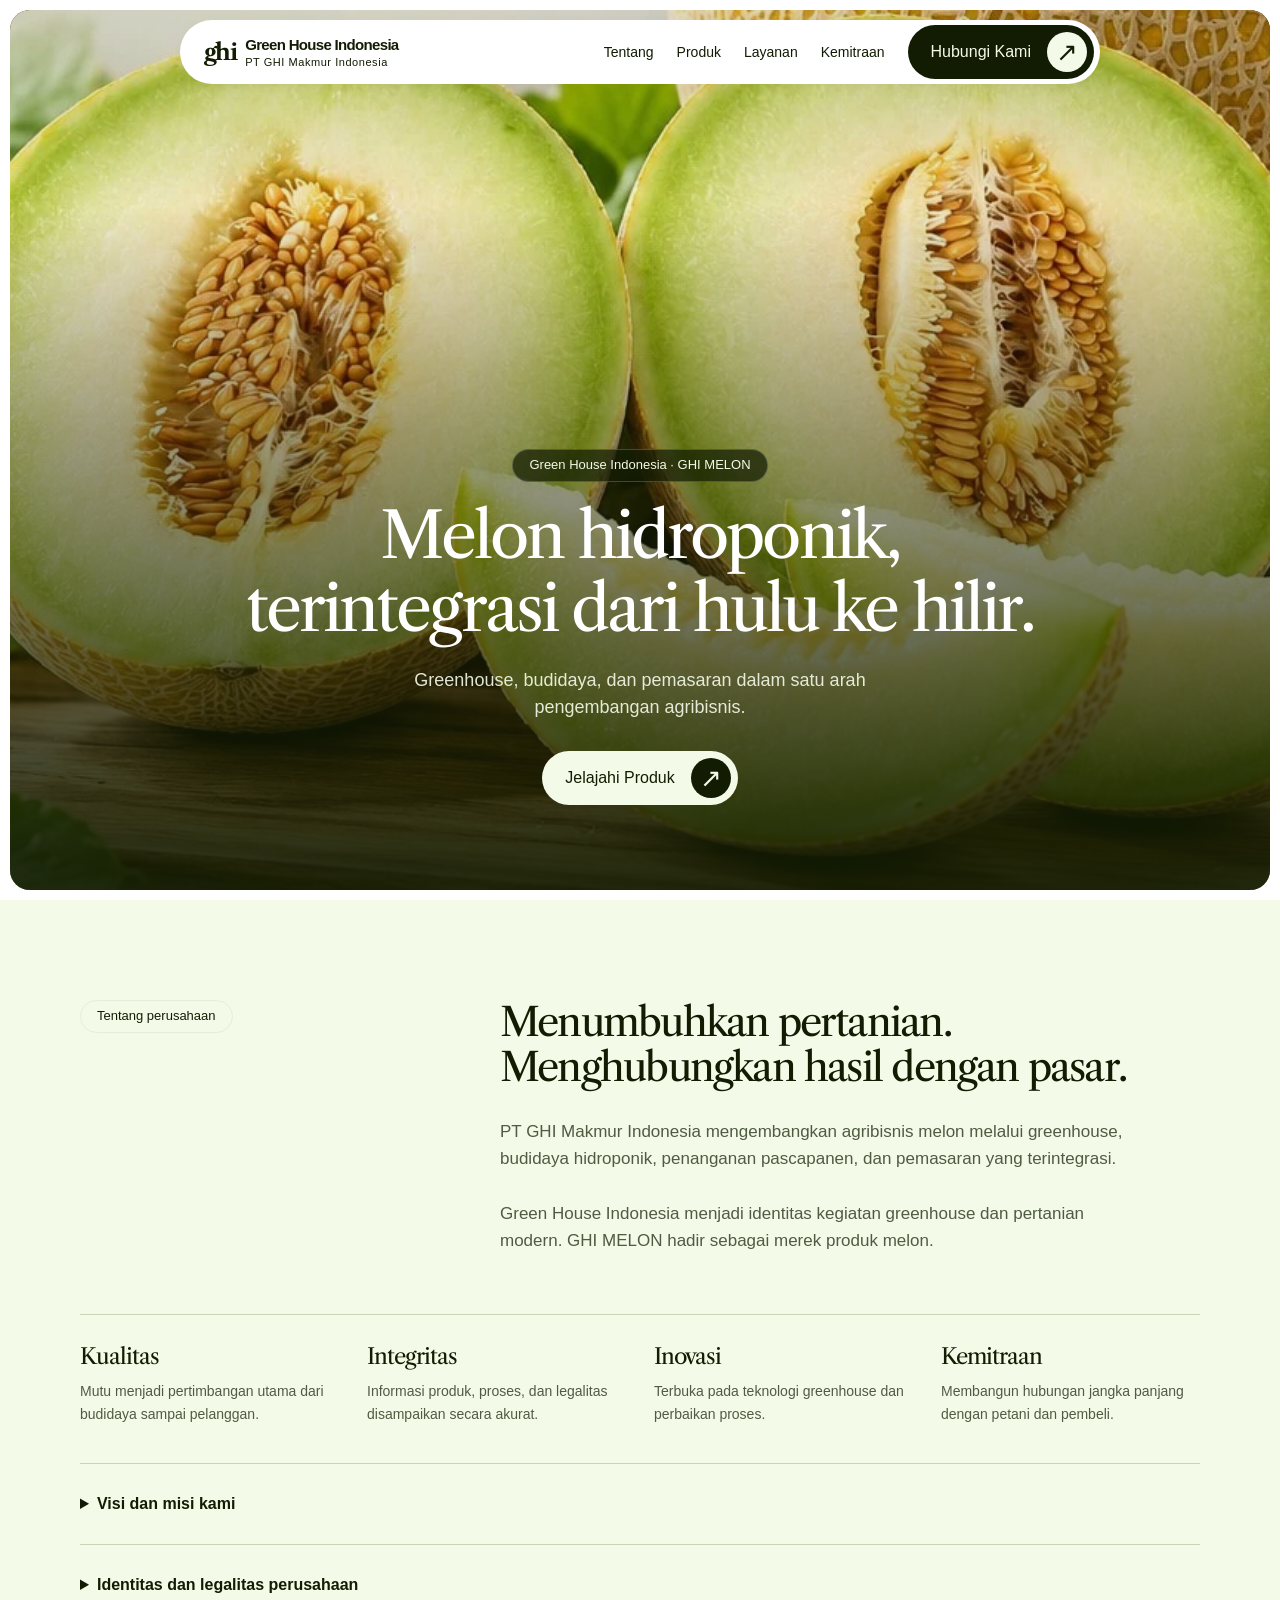
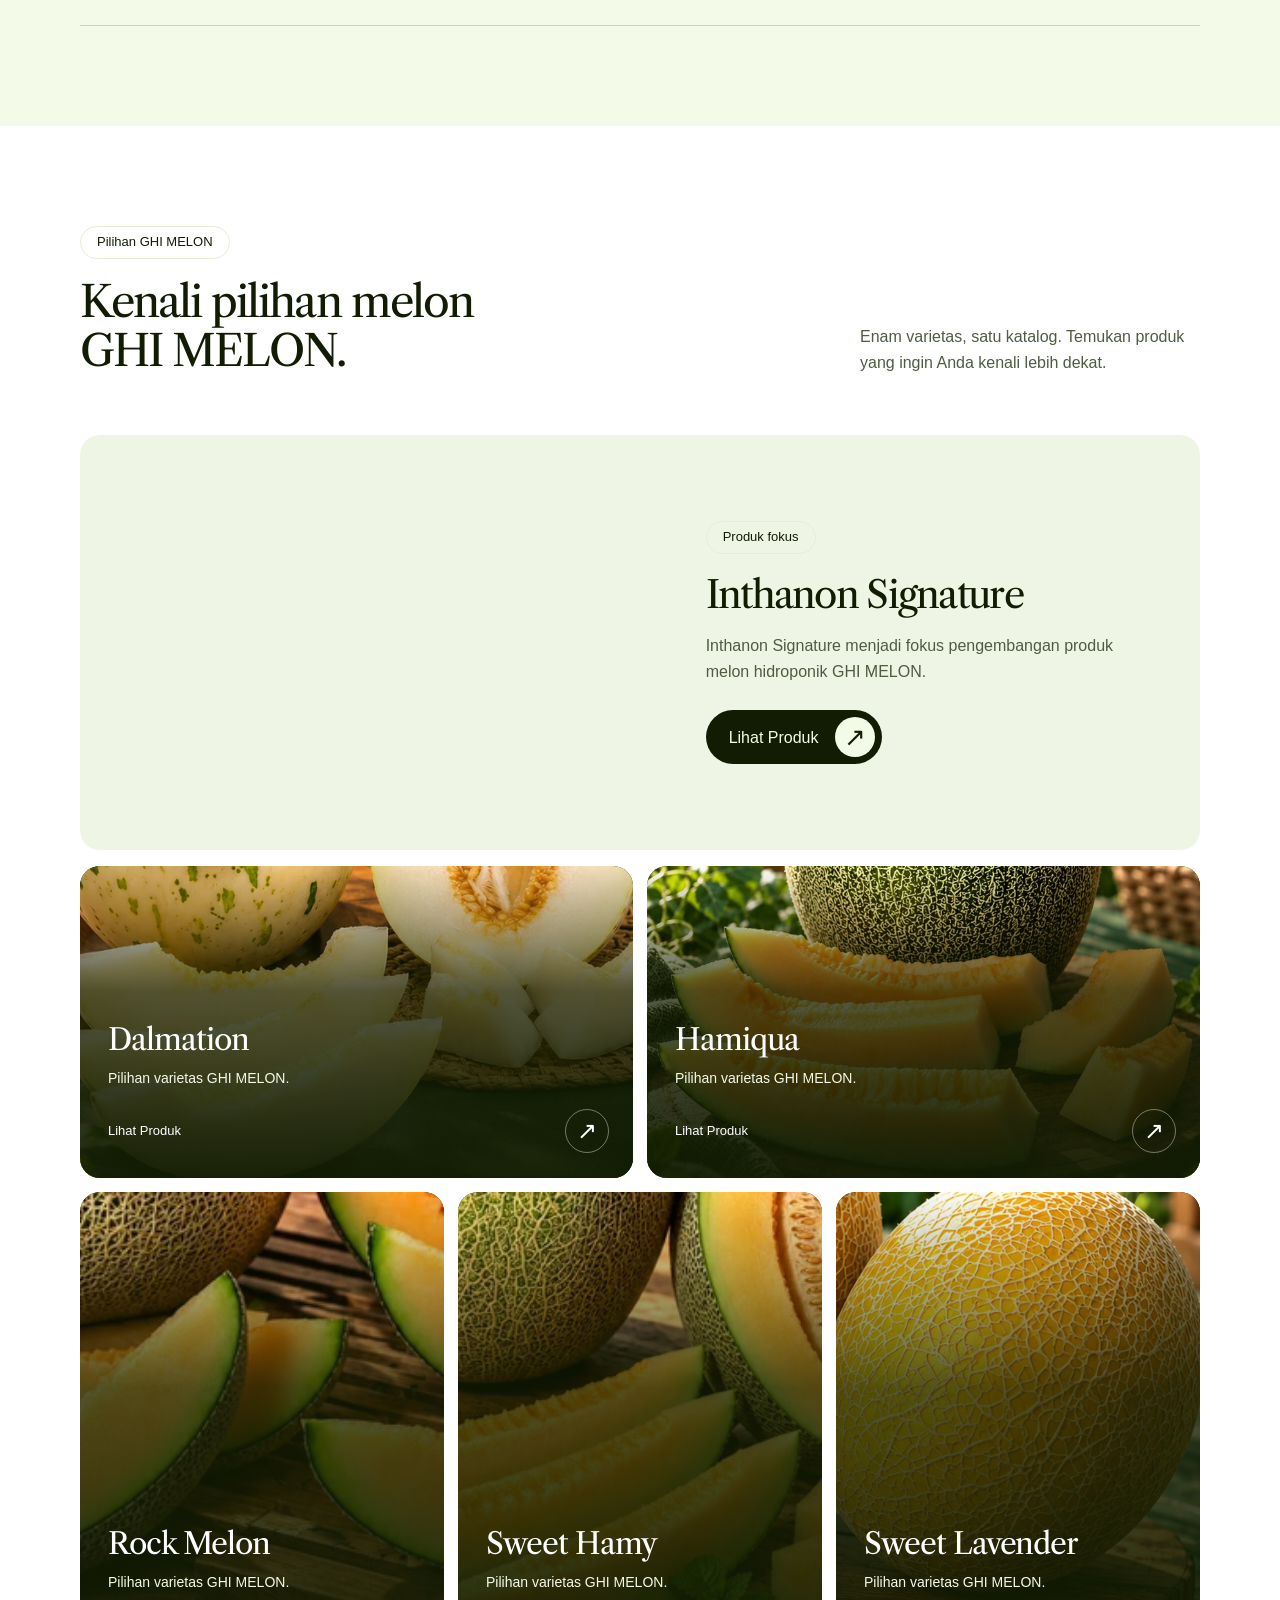
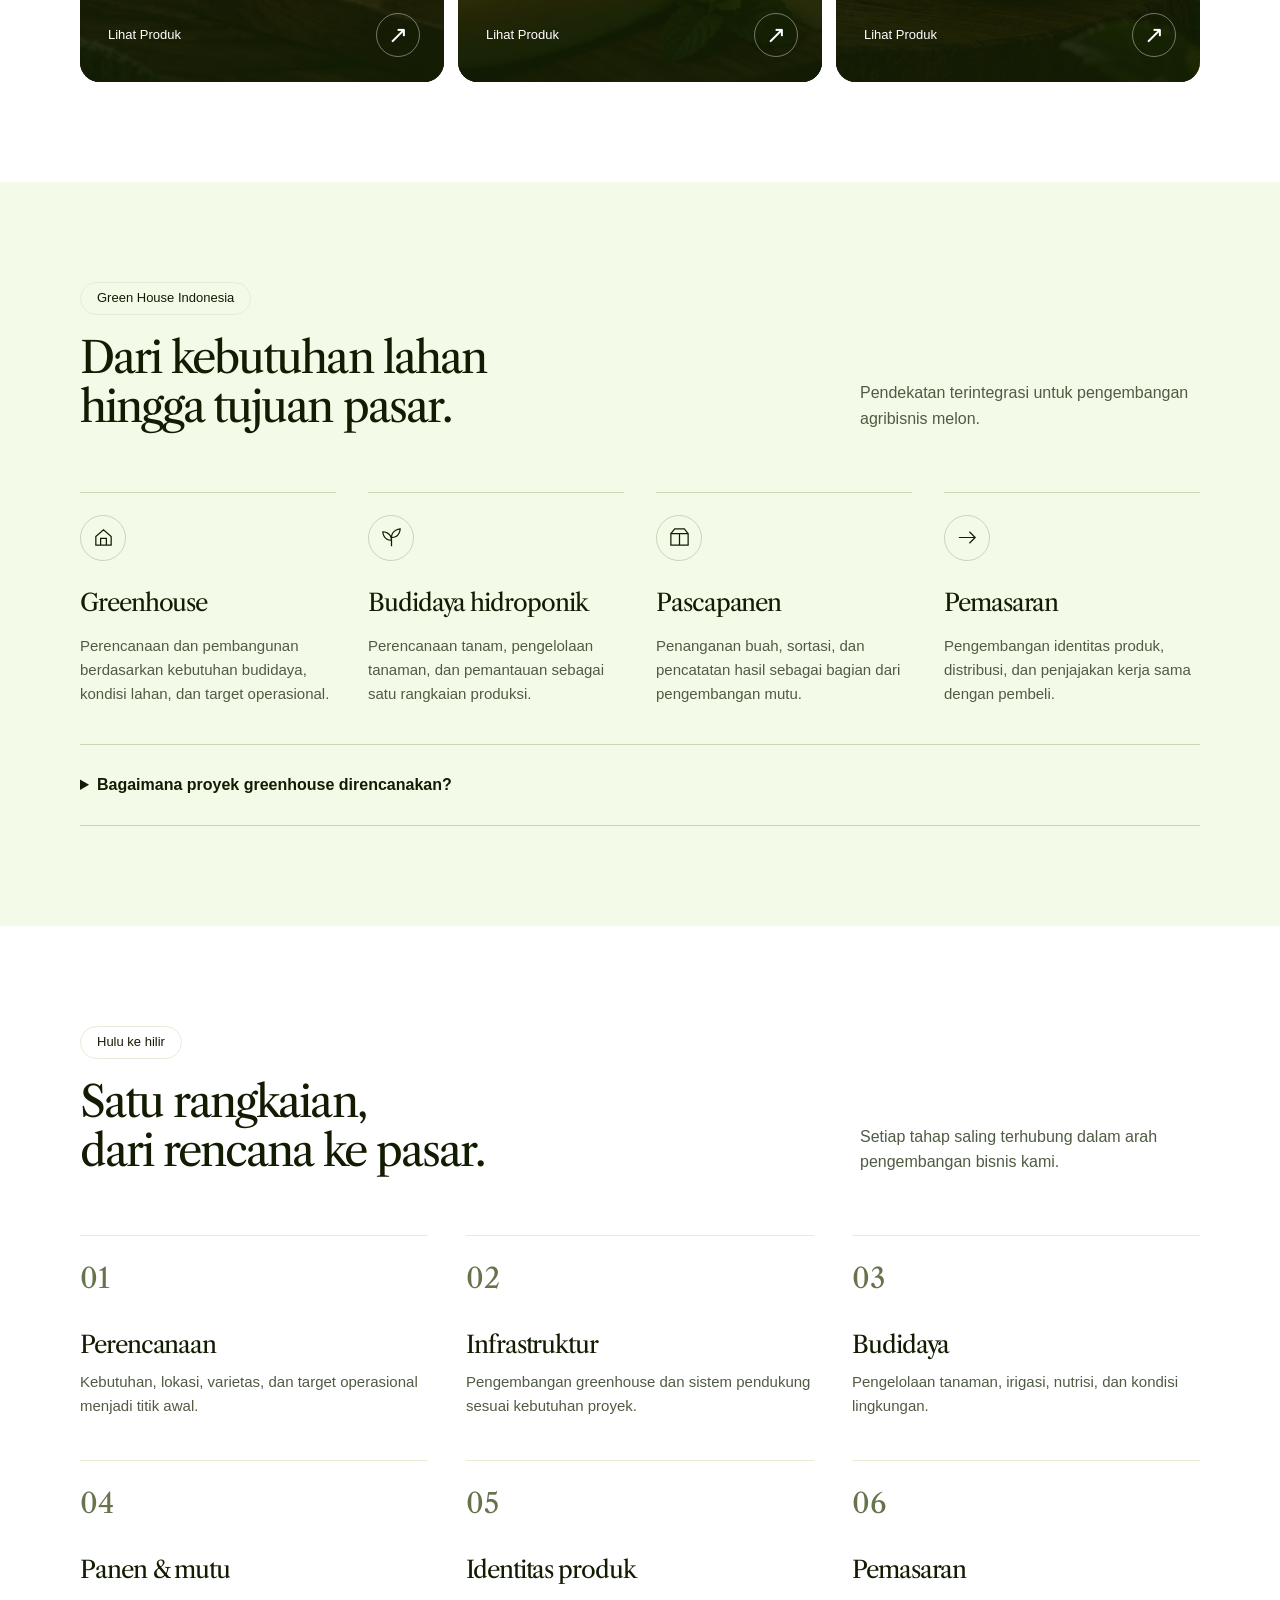
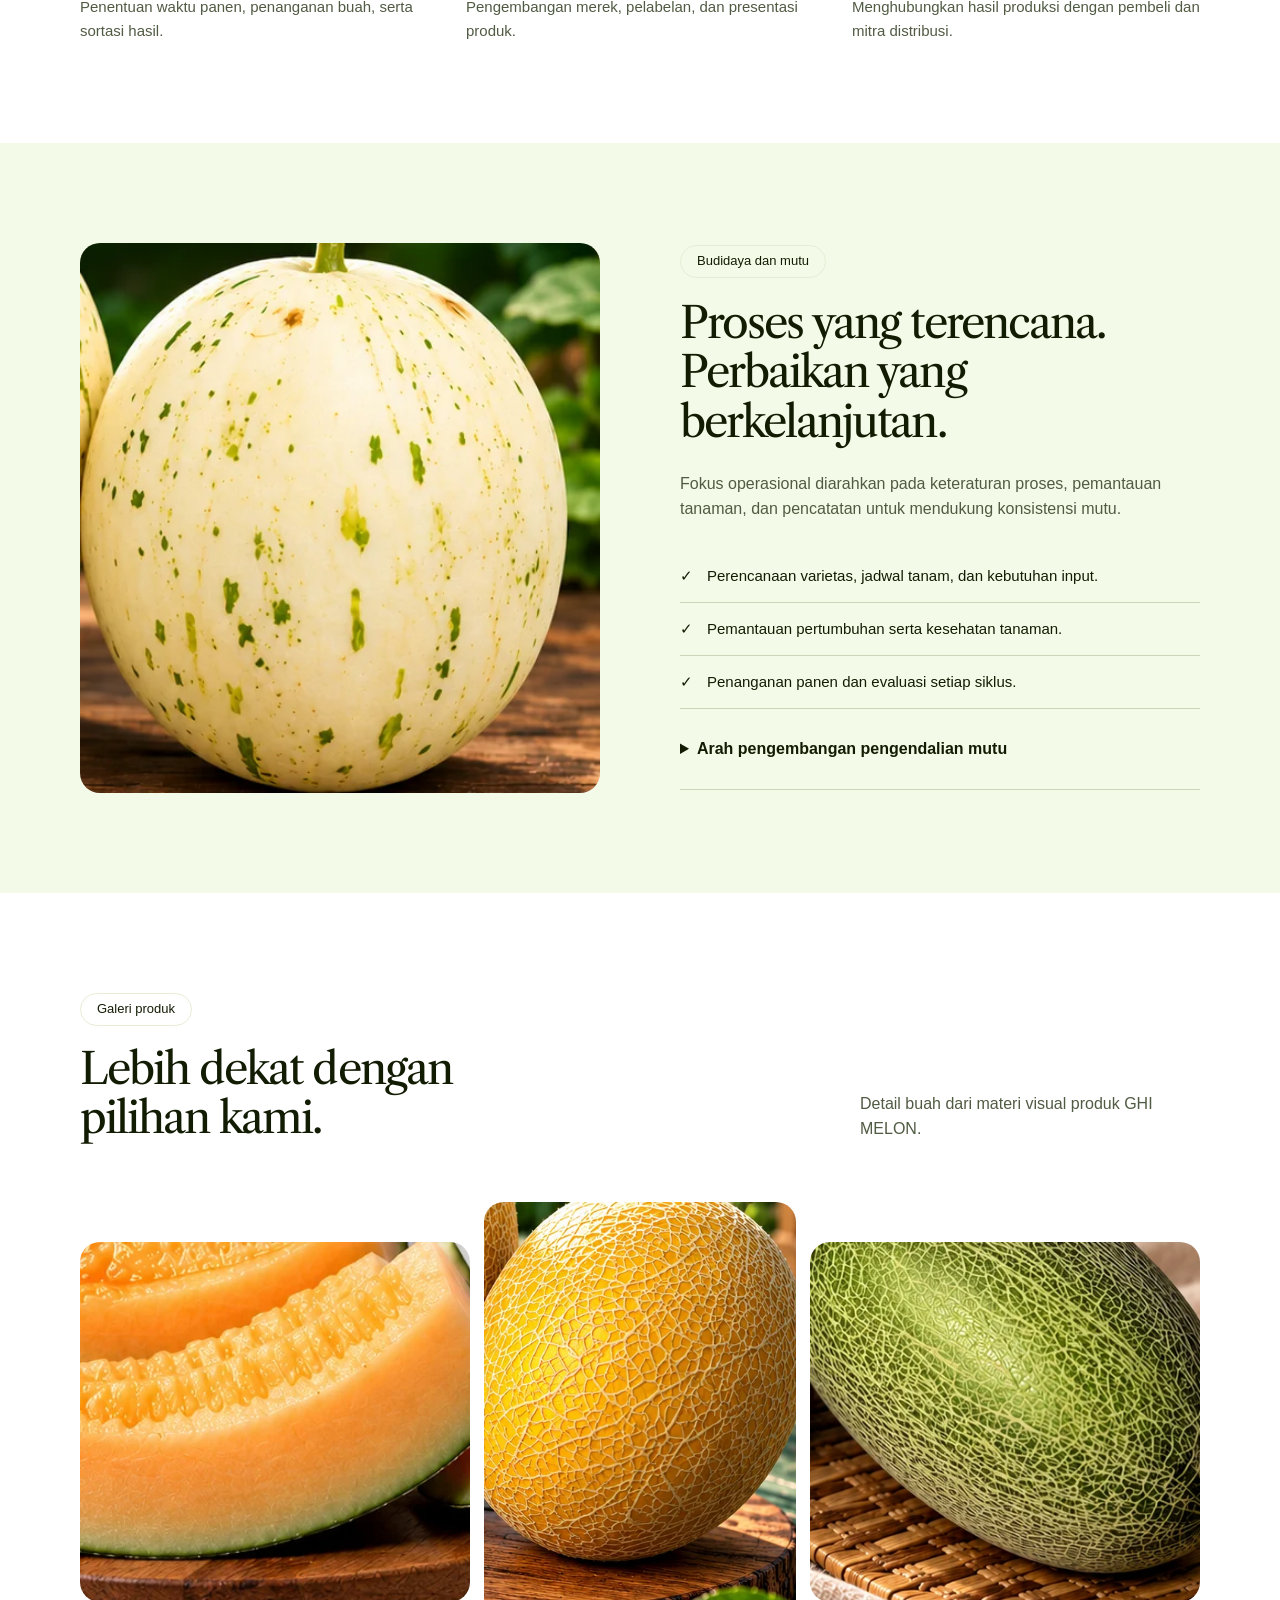
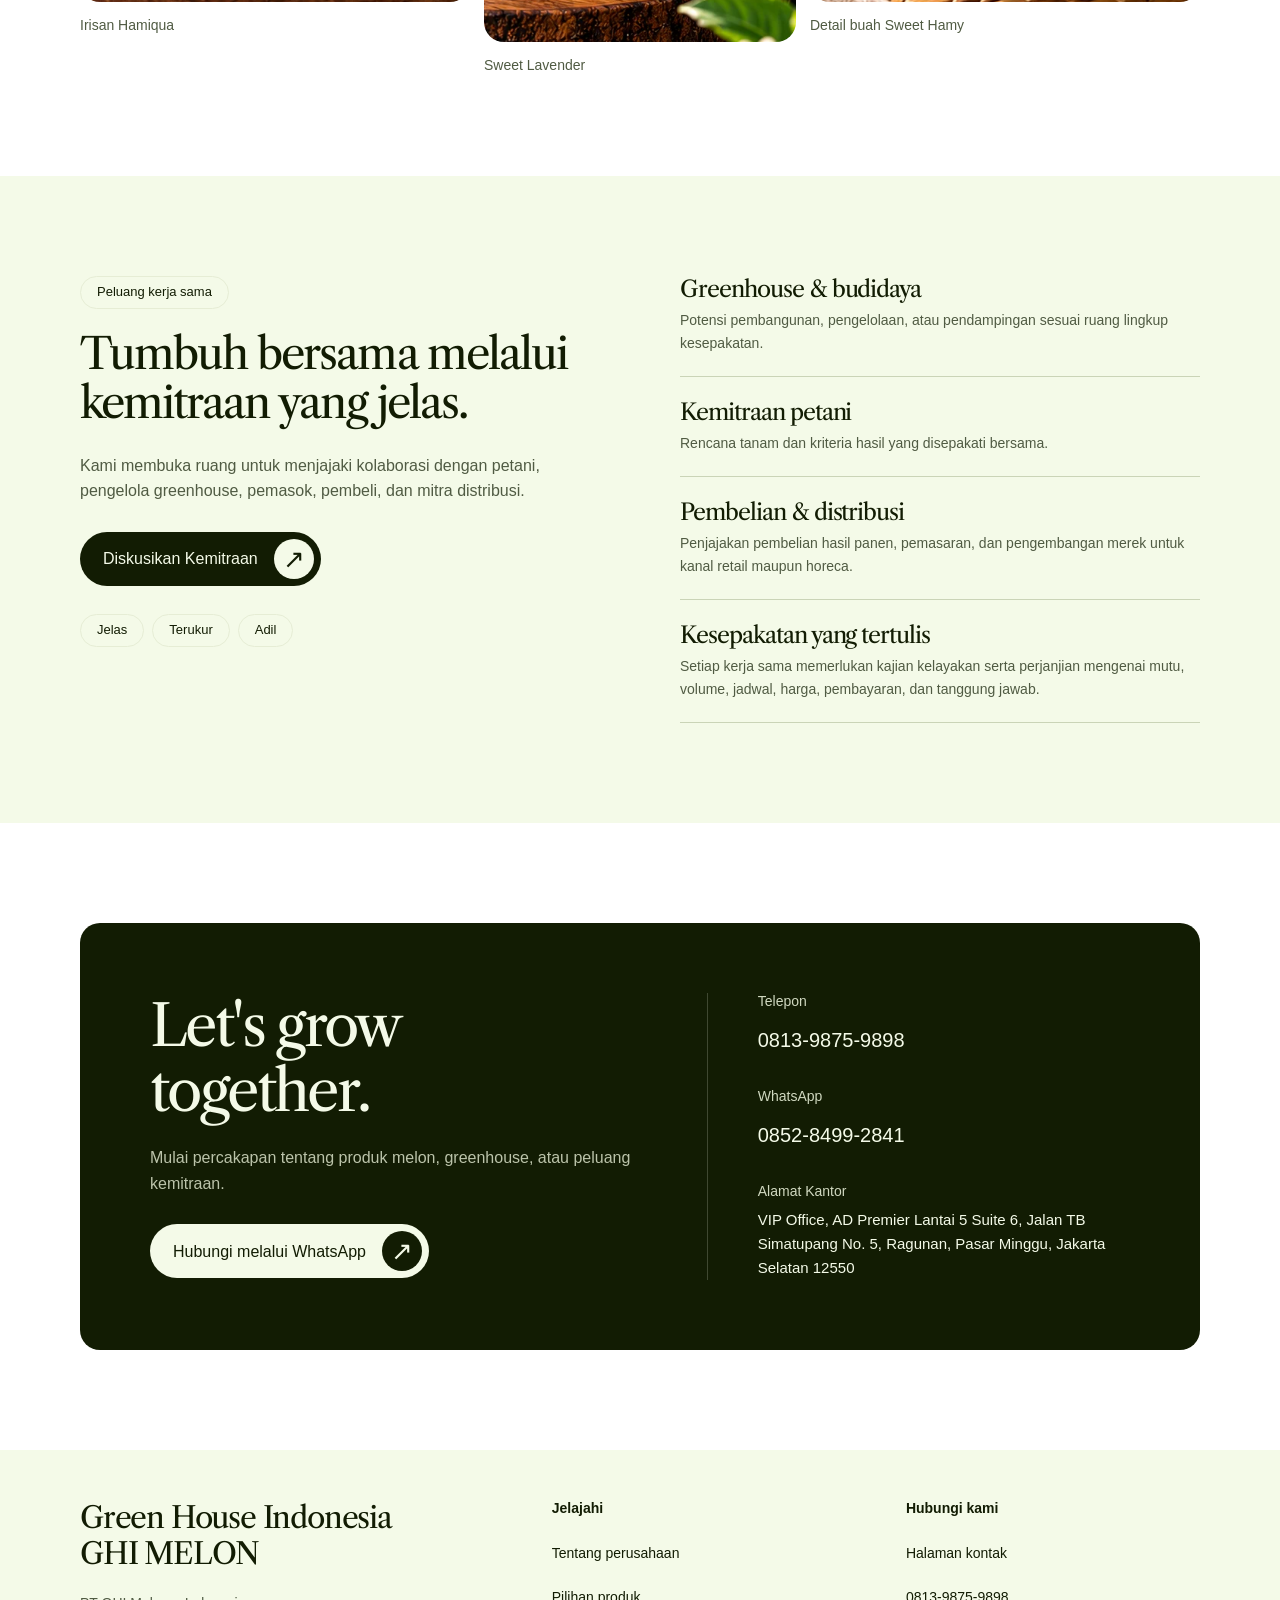
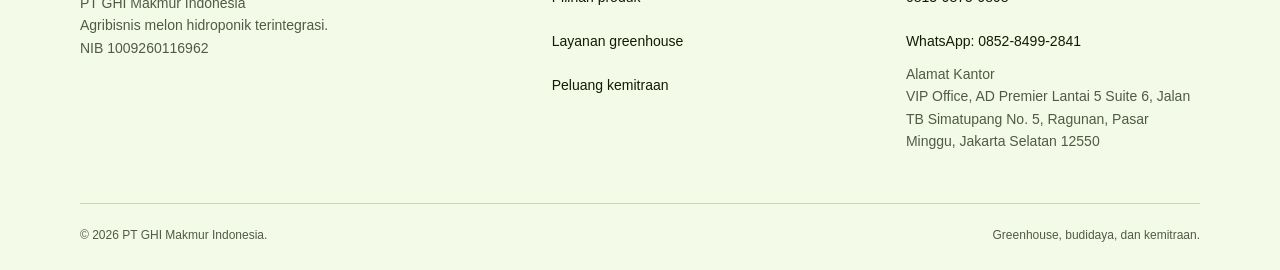
==== commit 1fa59fcb: "first 2" ====
--- a/index.html
+++ b/index.html
@@ -3,8 +3,8 @@
 <header class="site-header"><div class="nav-row">
 <a class="wordmark" href="#beranda" aria-label="Green House Indonesia — Beranda"><b class="brand-type">ghi</b><div>Green House Indonesia<span>PT GHI Makmur Indonesia</span></div></a>
 <button data-menu-toggle class="menu-toggle" type="button" aria-label="Buka menu navigasi" aria-controls="navigasi-utama" aria-expanded="false" hidden><span></span><span></span></button>
-<nav class="main-nav" id="navigasi-utama" aria-label="Navigasi utama"><a href="#tentang">Tentang</a><a href="#produk">Produk</a><a href="#layanan">Layanan</a><a href="#kemitraan">Kemitraan</a><a class="button" href="#kontak">Hubungi Kami<span class="arrow" aria-hidden="true">↗</span></a></nav></div></header><main id="konten-utama" tabindex="-1">
-<section class="hero" id="beranda" aria-labelledby="hero-title"><img class="hero-image" src="assets/images/hero/melon-1024.webp" srcset="assets/images/hero/melon-640.webp 640w, assets/images/hero/melon-1024.webp 1024w" sizes="100vw" width="1024" height="595" alt="Belahan Inthanon Signature dengan irisan melon di atas meja kayu" fetchpriority="high"><div class="hero-content"><span class="pill">Green House Indonesia · GHI MELON</span><h1 id="hero-title">Melon hidroponik, terintegrasi dari hulu ke hilir.</h1><p>Greenhouse, budidaya, dan pemasaran dalam satu arah pengembangan agribisnis.</p><a class="button light" href="#produk">Jelajahi Produk<span class="arrow" aria-hidden="true">↗</span></a></div></section>
+<nav class="main-nav" id="navigasi-utama" aria-label="Navigasi utama"><a href="tentang.html">Tentang</a><a href="katalog.html">Produk</a><a href="#layanan">Layanan</a><a href="#kemitraan">Kemitraan</a><a class="button" href="kontak.html">Hubungi Kami<span class="arrow" aria-hidden="true">↗</span></a></nav></div></header><main id="konten-utama" tabindex="-1">
+<section class="hero" id="beranda" aria-labelledby="hero-title"><img class="hero-image" src="assets/images/hero/melon-1024.webp" srcset="assets/images/hero/melon-640.webp 640w, assets/images/hero/melon-1024.webp 1024w" sizes="100vw" width="1024" height="595" alt="Belahan Inthanon Signature dengan irisan melon di atas meja kayu" fetchpriority="high"><div class="hero-content"><span class="pill">Green House Indonesia · GHI MELON</span><h1 id="hero-title">Melon hidroponik, terintegrasi dari hulu ke hilir.</h1><p>Greenhouse, budidaya, dan pemasaran dalam satu arah pengembangan agribisnis.</p><a class="button light" href="katalog.html">Jelajahi Produk<span class="arrow" aria-hidden="true">↗</span></a></div></section>
 <section class="section pale" id="tentang"><div class="container"><div class="about-intro"><div><span class="pill">Tentang perusahaan</span></div><div><h2>Menumbuhkan pertanian. Menghubungkan hasil dengan pasar.</h2><p class="about-copy">PT GHI Makmur Indonesia mengembangkan agribisnis melon melalui greenhouse, budidaya hidroponik, penanganan pascapanen, dan pemasaran yang terintegrasi.</p><p class="about-copy">Green House Indonesia menjadi identitas kegiatan greenhouse dan pertanian modern. GHI MELON hadir sebagai merek produk melon.</p></div></div><div class="values"><div><h3>Kualitas</h3><p>Mutu menjadi pertimbangan utama dari budidaya sampai pelanggan.</p></div><div><h3>Integritas</h3><p>Informasi produk, proses, dan legalitas disampaikan secara akurat.</p></div><div><h3>Inovasi</h3><p>Terbuka pada teknologi greenhouse dan perbaikan proses.</p></div><div><h3>Kemitraan</h3><p>Membangun hubungan jangka panjang dengan petani dan pembeli.</p></div></div><div class="disclosures"><details><summary>Visi dan misi kami</summary><p>Menjadi perusahaan agribisnis melon hidroponik Indonesia yang terpercaya, terintegrasi, dan berorientasi pada kualitas melalui pengembangan greenhouse modern serta jaringan pemasaran yang kuat.</p><ul><li>Mengembangkan fasilitas greenhouse yang dirancang sesuai kebutuhan budidaya dan kondisi lokasi.</li><li>Menerapkan praktik budidaya yang terencana, terdokumentasi, dan berfokus pada konsistensi hasil.</li><li>Membangun identitas produk melon yang jelas melalui pemilihan varietas, standar mutu, dan kemasan yang tepat.</li><li>Menghubungkan produksi dengan pasar melalui pemasaran, distribusi, dan kemitraan yang saling menguntungkan.</li><li>Mendorong kemitraan petani dan peningkatan kapasitas melalui pendampingan serta koordinasi operasional.</li><li>Menumbuhkan bisnis secara bertahap dengan tata kelola, kepatuhan, dan evaluasi kinerja yang berkelanjutan.</li></ul></details><details><summary>Identitas dan legalitas perusahaan</summary><p>PT GHI Makmur Indonesia, berkedudukan di Jakarta Selatan, DKI Jakarta. Informasi berikut mengikuti profil perusahaan.</p><ul><li>NIB 1009260116962, diterbitkan 10 September 2026.</li><li>Akta pendirian No. 106, tanggal 8 September 2026.</li><li>Pengesahan AHU-0072967.AH.01.01.TAHUN 2026, tanggal 9 September 2026.</li><li>PMDN; skala kegiatan pada NIB: Usaha Mikro.</li><li>KBLI 01132 — Pertanian Buah Semusim; 46312 — Perdagangan Besar Buah-buahan; 41019 — Konstruksi Konvensional Gedung Lainnya.</li></ul></details></div></div></section>
 <section class="section" id="produk"><div class="container"><div class="section-heading"><div><span class="pill">Pilihan GHI MELON</span><h2>Kenali pilihan melon<br>GHI MELON.</h2></div><p>Enam varietas, satu katalog. Temukan produk yang ingin Anda kenali lebih dekat.</p></div><div class="signature"><img class="signature-image" src="assets/images/products/inthanon-signature/utama-800.webp" srcset="assets/images/products/inthanon-signature/utama-480.webp 480w, assets/images/products/inthanon-signature/utama-800.webp 800w" sizes="(max-width: 767px) calc(100vw - 32px), 550px" width="800" height="465" alt="Belahan melon Inthanon Signature dengan daging hijau muda" loading="lazy" decoding="async"><div class="signature-copy"><span class="pill">Produk fokus</span><h3>Inthanon Signature</h3><p>Inthanon Signature menjadi fokus pengembangan produk melon hidroponik GHI MELON.</p><a class="button" href="produk/inthanon-signature.html">Lihat Produk<span class="arrow" aria-hidden="true">↗</span></a></div></div><div class="product-grid"><a class="product-card wide" href="produk/dalmation.html"><img class="" src="assets/images/products/dalmation/utama-800.webp" srcset="assets/images/products/dalmation/utama-480.webp 480w, assets/images/products/dalmation/utama-800.webp 800w" sizes="(max-width: 767px) 100vw, (max-width: 1023px) 50vw, 550px" width="800" height="357" alt="Belahan dan irisan melon Dalmation berdaging krem" loading="lazy" decoding="async"><div class="card-body"><h3>Dalmation</h3><p>Pilihan varietas GHI MELON.</p><div class="card-end">Lihat Produk<span class="round-arrow" aria-hidden="true">↗</span></div></div></a><a class="product-card wide" href="produk/hamiqua.html"><img class="" src="assets/images/products/hamiqua/utama-800.webp" srcset="assets/images/products/hamiqua/utama-480.webp 480w, assets/images/products/hamiqua/utama-800.webp 800w" sizes="(max-width: 767px) 100vw, (max-width: 1023px) 50vw, 550px" width="800" height="510" alt="Irisan melon Hamiqua berdaging oranye di atas alas kayu" loading="lazy" decoding="async"><div class="card-body"><h3>Hamiqua</h3><p>Pilihan varietas GHI MELON.</p><div class="card-end">Lihat Produk<span class="round-arrow" aria-hidden="true">↗</span></div></div></a><a class="product-card" href="produk/rock-melon.html"><img class="" src="assets/images/products/rock-melon/utama-800.webp" srcset="assets/images/products/rock-melon/utama-480.webp 480w, assets/images/products/rock-melon/utama-800.webp 800w" sizes="(max-width: 767px) 100vw, (max-width: 1023px) 50vw, 367px" width="800" height="425" alt="Irisan Rock Melon berdaging oranye dengan kulit berjala" loading="lazy" decoding="async"><div class="card-body"><h3>Rock Melon</h3><p>Pilihan varietas GHI MELON.</p><div class="card-end">Lihat Produk<span class="round-arrow" aria-hidden="true">↗</span></div></div></a><a class="product-card" href="produk/sweet-hamy.html"><img class="" src="assets/images/products/sweet-hamy/utama-800.webp" srcset="assets/images/products/sweet-hamy/utama-480.webp 480w, assets/images/products/sweet-hamy/utama-800.webp 800w" sizes="(max-width: 767px) 100vw, (max-width: 1023px) 50vw, 367px" width="800" height="519" alt="Belahan dan irisan Sweet Hamy di dekat jendela" loading="lazy" decoding="async"><div class="card-body"><h3>Sweet Hamy</h3><p>Pilihan varietas GHI MELON.</p><div class="card-end">Lihat Produk<span class="round-arrow" aria-hidden="true">↗</span></div></div></a><a class="product-card" href="produk/sweet-lavender.html"><img class="" src="assets/images/products/sweet-lavender/utama-461.webp" srcset="assets/images/products/sweet-lavender/utama-461.webp 461w" sizes="(max-width: 767px) 100vw, (max-width: 1023px) 50vw, 367px" width="461" height="580" alt="Buah Sweet Lavender berkulit kuning dan berjala" loading="lazy" decoding="async"><div class="card-body"><h3>Sweet Lavender</h3><p>Pilihan varietas GHI MELON.</p><div class="card-end">Lihat Produk<span class="round-arrow" aria-hidden="true">↗</span></div></div></a></div></div></section>
 <section class="section pale" id="layanan"><div class="container"><div class="section-heading"><div><span class="pill">Green House Indonesia</span><h2>Dari kebutuhan lahan<br>hingga tujuan pasar.</h2></div><p>Pendekatan terintegrasi untuk pengembangan agribisnis melon.</p></div><div class="services"><div class="service"><span class="service-symbol" aria-hidden="true"><svg viewBox="0 0 24 24"><path d="M4 11 12 4l8 7v9H4z M9 20v-7h6v7"></path></svg></span><h3>Greenhouse</h3><p>Perencanaan dan pembangunan berdasarkan kebutuhan budidaya, kondisi lahan, dan target operasional.</p></div><div class="service"><span class="service-symbol" aria-hidden="true"><svg viewBox="0 0 24 24"><path d="M12 21V10 M12 15C3 15 3 6 3 6s9 0 9 9 M12 12c0-8 9-9 9-9s0 9-9 9"></path></svg></span><h3>Budidaya hidroponik</h3><p>Perencanaan tanam, pengelolaan tanaman, dan pemantauan sebagai satu rangkaian produksi.</p></div><div class="service"><span class="service-symbol" aria-hidden="true"><svg viewBox="0 0 24 24"><path d="M3 8h18v12H3z M3 8l4-5h10l4 5 M12 8v12"></path></svg></span><h3>Pascapanen</h3><p>Penanganan buah, sortasi, dan pencatatan hasil sebagai bagian dari pengembangan mutu.</p></div><div class="service"><span class="service-symbol" aria-hidden="true"><svg viewBox="0 0 24 24"><path d="M3 12h16 M14 6l6 6-6 6"></path></svg></span><h3>Pemasaran</h3><p>Pengembangan identitas produk, distribusi, dan penjajakan kerja sama dengan pembeli.</p></div></div><div class="disclosures"><details><summary>Bagaimana proyek greenhouse direncanakan?</summary><p>Dimulai dari konsultasi kebutuhan, peninjauan lahan, dan perencanaan tata letak. Struktur, penutup, ventilasi, irigasi, serta sistem budidaya dikoordinasikan sesuai spesifikasi proyek.</p><ol><li>Brief: kebutuhan dan target.</li><li>Desain: spesifikasi dan anggaran.</li><li>Pelaksanaan: pembangunan dan koordinasi.</li><li>Evaluasi: pemeriksaan dan serah terima.</li></ol><p>Spesifikasi teknis, biaya, jadwal, perizinan, dan cakupan pekerjaan ditetapkan berdasarkan survei, persetujuan, serta kontrak proyek.</p></details></div></div></section>
@@ -13,4 +13,4 @@
 <section class="section" id="galeri"><div class="container"><div class="section-heading"><div><span class="pill">Galeri produk</span><h2>Lebih dekat dengan<br>pilihan kami.</h2></div><p>Detail buah dari materi visual produk GHI MELON.</p></div><div class="gallery-grid"><figure><img class="" src="assets/images/products/hamiqua/detail-1-715.webp" srcset="assets/images/products/hamiqua/detail-1-480.webp 480w, assets/images/products/hamiqua/detail-1-715.webp 715w" sizes="(max-width: 767px) calc(100vw - 32px), 550px" width="715" height="330" alt="Foto tambahan Hamiqua: irisan buah" loading="lazy" decoding="async"><figcaption>Irisan Hamiqua</figcaption></figure><figure><img class="" src="assets/images/products/sweet-lavender/utama-461.webp" srcset="assets/images/products/sweet-lavender/utama-461.webp 461w" sizes="(max-width: 767px) calc(100vw - 32px), 550px" width="461" height="580" alt="Buah Sweet Lavender berkulit kuning dan berjala" loading="lazy" decoding="async"><figcaption>Sweet Lavender</figcaption></figure><figure><img class="" src="assets/images/products/sweet-hamy/detail-1-425.webp" srcset="assets/images/products/sweet-hamy/detail-1-425.webp 425w" sizes="(max-width: 767px) calc(100vw - 32px), 550px" width="425" height="590" alt="Foto tambahan Sweet Hamy: buah utuh tanpa potongan" loading="lazy" decoding="async"><figcaption>Detail buah Sweet Hamy</figcaption></figure></div></div></section>
 <section class="section pale" id="kemitraan"><div class="container partner-layout"><div><span class="pill">Peluang kerja sama</span><h2>Tumbuh bersama melalui kemitraan yang jelas.</h2><p>Kami membuka ruang untuk menjajaki kolaborasi dengan petani, pengelola greenhouse, pemasok, pembeli, dan mitra distribusi.</p><a class="button" href="https://wa.me/6285284992841?text=Halo%20Green%20House%20Indonesia%2C%20saya%20ingin%20berdiskusi%20mengenai%20peluang%20kemitraan.">Diskusikan Kemitraan<span class="arrow" aria-hidden="true">↗</span></a><div class="partner-principles"><span class="pill">Jelas</span><span class="pill">Terukur</span><span class="pill">Adil</span></div></div><ul class="partner-options"><li><div><h3>Greenhouse & budidaya</h3><p>Potensi pembangunan, pengelolaan, atau pendampingan sesuai ruang lingkup kesepakatan.</p></div></li><li><div><h3>Kemitraan petani</h3><p>Rencana tanam dan kriteria hasil yang disepakati bersama.</p></div></li><li><div><h3>Pembelian & distribusi</h3><p>Penjajakan pembelian hasil panen, pemasaran, dan pengembangan merek untuk kanal retail maupun horeca.</p></div></li><li><div><h3>Kesepakatan yang tertulis</h3><p>Setiap kerja sama memerlukan kajian kelayakan serta perjanjian mengenai mutu, volume, jadwal, harga, pembayaran, dan tanggung jawab.</p></div></li></ul></div></section>
 <section class="section" id="kontak"><div class="container"><div class="contact-panel"><div><h2>Let's grow<br>together.</h2><p>Mulai percakapan tentang produk melon, greenhouse, atau peluang kemitraan.</p><a class="button light" href="https://wa.me/6285284992841">Hubungi melalui WhatsApp<span class="arrow" aria-hidden="true">↗</span></a></div><div class="contact-details"><div><h3>Telepon</h3><a href="tel:+6281398759898">0813-9875-9898</a></div><div><h3>WhatsApp</h3><a href="https://wa.me/6285284992841">0852-8499-2841</a></div><div><h3>Alamat Kantor</h3><address>VIP Office, AD Premier Lantai 5 Suite 6, Jalan TB Simatupang No. 5, Ragunan, Pasar Minggu, Jakarta Selatan 12550</address></div></div></div></div></section>
-</main><footer class="site-footer"><div class="container"><div class="footer-top"><div><div class="footer-brand">Green House Indonesia<br>GHI MELON</div><p>PT GHI Makmur Indonesia<br>Agribisnis melon hidroponik terintegrasi.</p><p>NIB 1009260116962</p></div><div><h2>Jelajahi</h2><nav class="footer-links" aria-label="Navigasi footer"><a href="#tentang">Tentang perusahaan</a><a href="#produk">Pilihan produk</a><a href="#layanan">Layanan greenhouse</a><a href="#kemitraan">Peluang kemitraan</a></nav></div><div><h2>Hubungi kami</h2><div class="footer-links"><a href="tel:+6281398759898">0813-9875-9898</a><a href="https://wa.me/6285284992841">WhatsApp: 0852-8499-2841</a></div><p>Alamat Kantor<br>VIP Office, AD Premier Lantai 5 Suite 6, Jalan TB Simatupang No. 5, Ragunan, Pasar Minggu, Jakarta Selatan 12550</p></div></div><div class="footer-bottom"><span>© 2026 PT GHI Makmur Indonesia.</span><span>Greenhouse, budidaya, dan kemitraan.</span></div></div></footer></body></html>+</main><footer class="site-footer"><div class="container"><div class="footer-top"><div><div class="footer-brand">Green House Indonesia<br>GHI MELON</div><p>PT GHI Makmur Indonesia<br>Agribisnis melon hidroponik terintegrasi.</p><p>NIB 1009260116962</p></div><div><h2>Jelajahi</h2><nav class="footer-links" aria-label="Navigasi footer"><a href="tentang.html">Tentang perusahaan</a><a href="katalog.html">Pilihan produk</a><a href="#layanan">Layanan greenhouse</a><a href="#kemitraan">Peluang kemitraan</a></nav></div><div><h2>Hubungi kami</h2><div class="footer-links"><a href="kontak.html">Halaman kontak</a><a href="tel:+6281398759898">0813-9875-9898</a><a href="https://wa.me/6285284992841">WhatsApp: 0852-8499-2841</a></div><p>Alamat Kantor<br>VIP Office, AD Premier Lantai 5 Suite 6, Jalan TB Simatupang No. 5, Ragunan, Pasar Minggu, Jakarta Selatan 12550</p></div></div><div class="footer-bottom"><span>© 2026 PT GHI Makmur Indonesia.</span><span>Greenhouse, budidaya, dan kemitraan.</span></div></div></footer></body></html>
--- a/assets/css/styles.css
+++ b/assets/css/styles.css
@@ -131,6 +131,18 @@
 .footer-links a{min-height:44px;font-size:14px;display:flex;align-items:center}
 .footer-links a:hover{text-decoration:underline}
 .footer-bottom{border-top:1px solid #cad4b7;padding-top:22px;display:flex;justify-content:space-between;gap:20px;font-size:12px;color:var(--muted)}
+/* Standalone pages retain the homepage's editorial rhythm. */
+.page-intro{margin:10px;padding:125px 0 72px;border-radius:var(--radius);background:var(--panel)}
+.page-intro .breadcrumb{margin-bottom:30px}
+.page-intro h1{margin:24px 0;max-width:900px}
+.page-intro p{max-width:620px;color:var(--muted);font-size:18px}
+.main-nav>a[aria-current='page']:not(.button){text-decoration:underline;text-underline-offset:6px;text-decoration-thickness:2px}
+.main-nav>.button[aria-current='page']:not(:focus-visible){outline:2px solid var(--ink);outline-offset:3px}
+.brand-roles{display:grid;grid-template-columns:repeat(3,minmax(0,1fr));gap:32px;margin-top:60px;padding:36px;border-radius:var(--radius);background:var(--panel)}
+.brand-roles h3{font-size:25px;margin-bottom:14px}
+.brand-roles p{font-size:15px;color:var(--muted)}
+.quality-layout .text-link,.partner-options .text-link{margin-top:24px}
+@media(max-width:767px){.page-intro{padding:105px 0 48px}.page-intro .container{width:calc(100% - 32px)}.page-intro p{font-size:16px}.page-intro h1{margin-block:20px}.page-intro .breadcrumb{margin-bottom:20px}.brand-roles{grid-template-columns:1fr;gap:26px;padding:28px;margin-top:36px}.site-header:not(.menu-ready)+main .page-intro{padding-top:28px}}
 /* Product detail pages use the same header, footer and spacing. */
 .product-main{padding-top:135px}
 .breadcrumb{display:flex;flex-wrap:wrap;gap:8px 14px;margin-bottom:36px;font-size:13px;color:var(--muted);align-items:center}
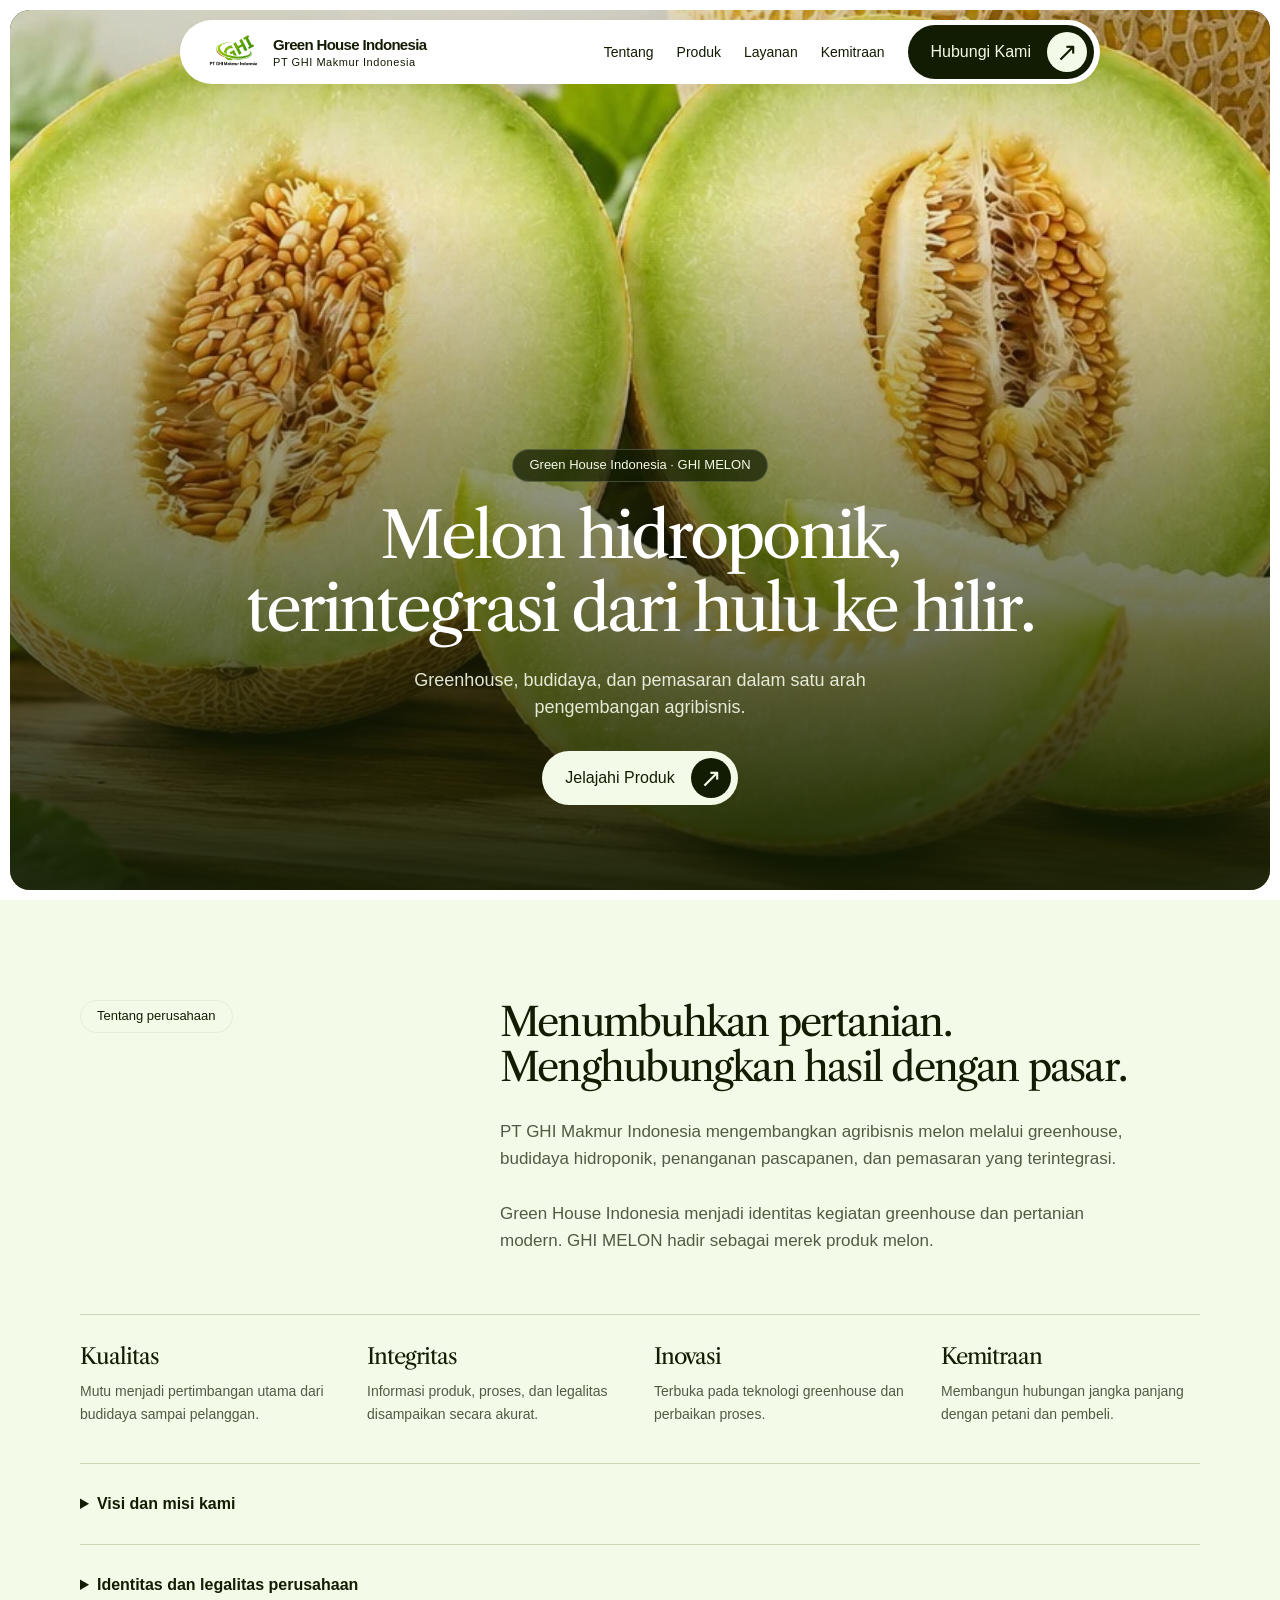
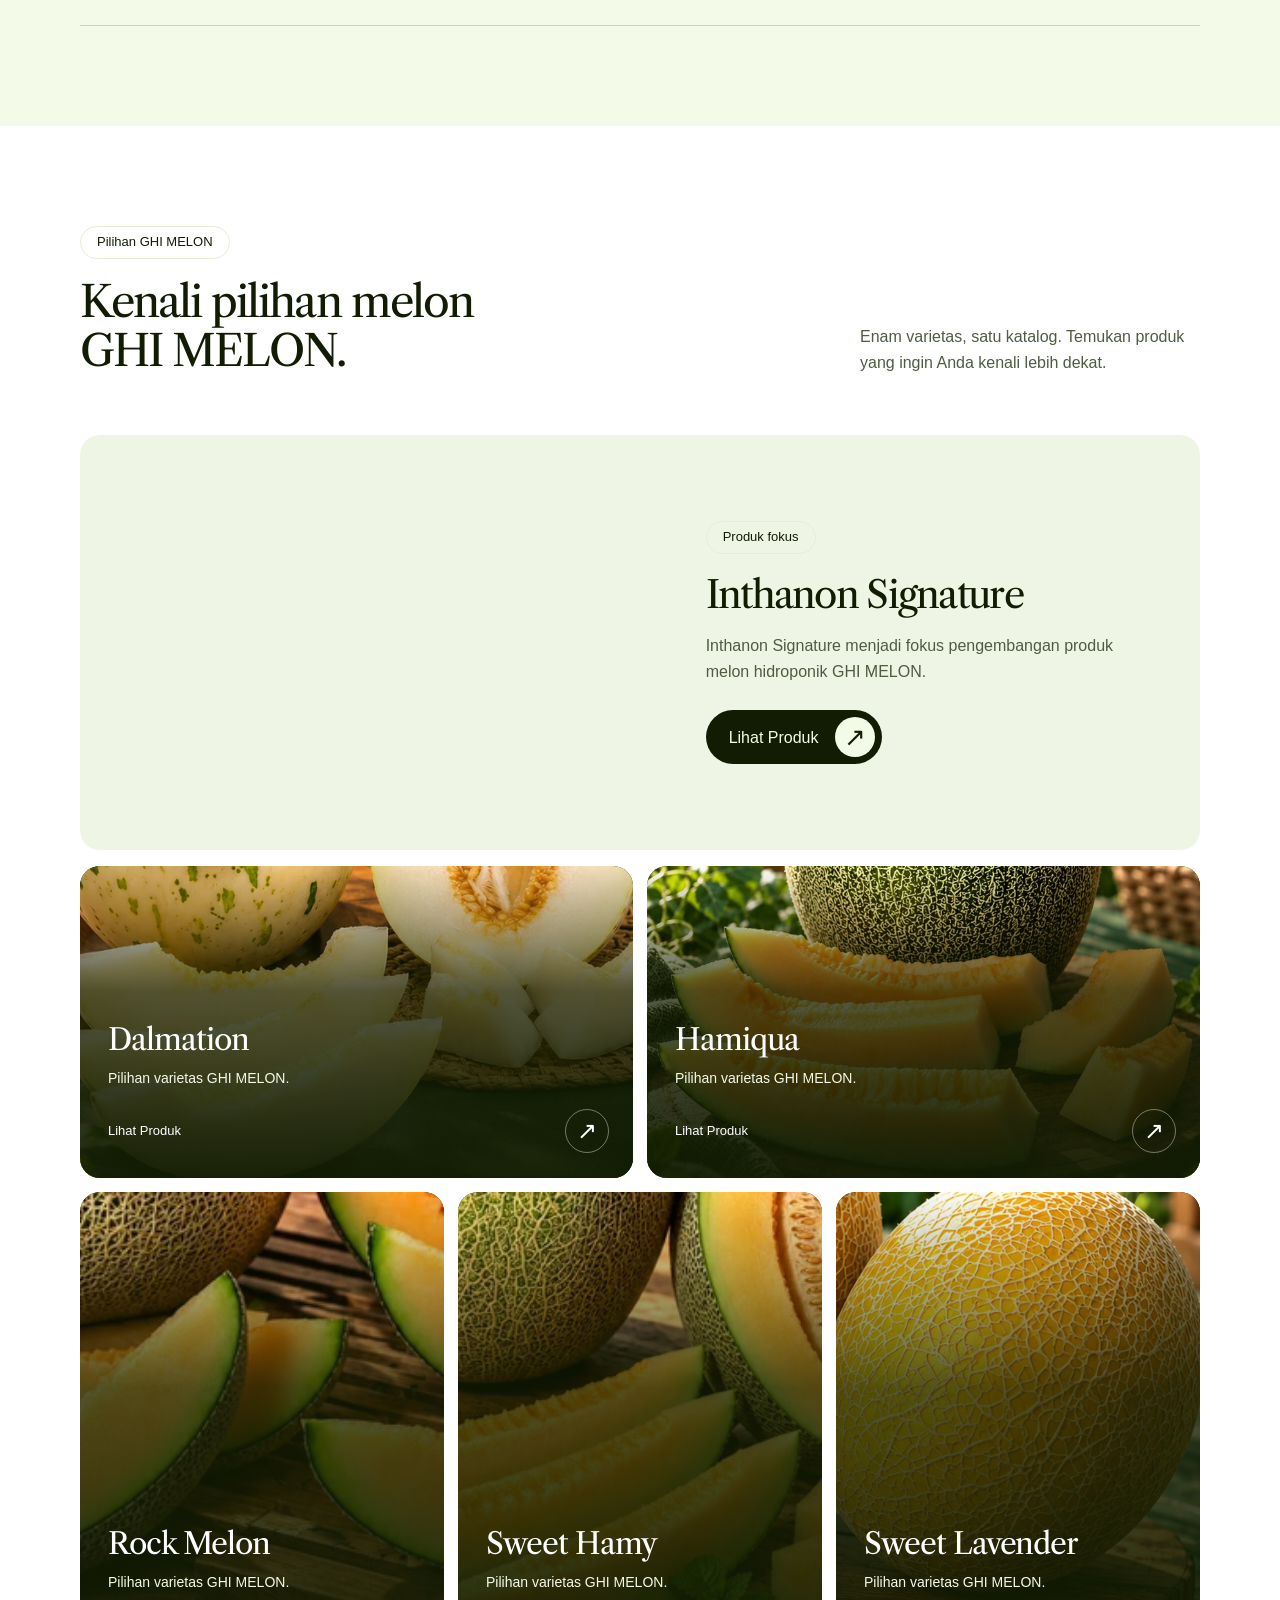
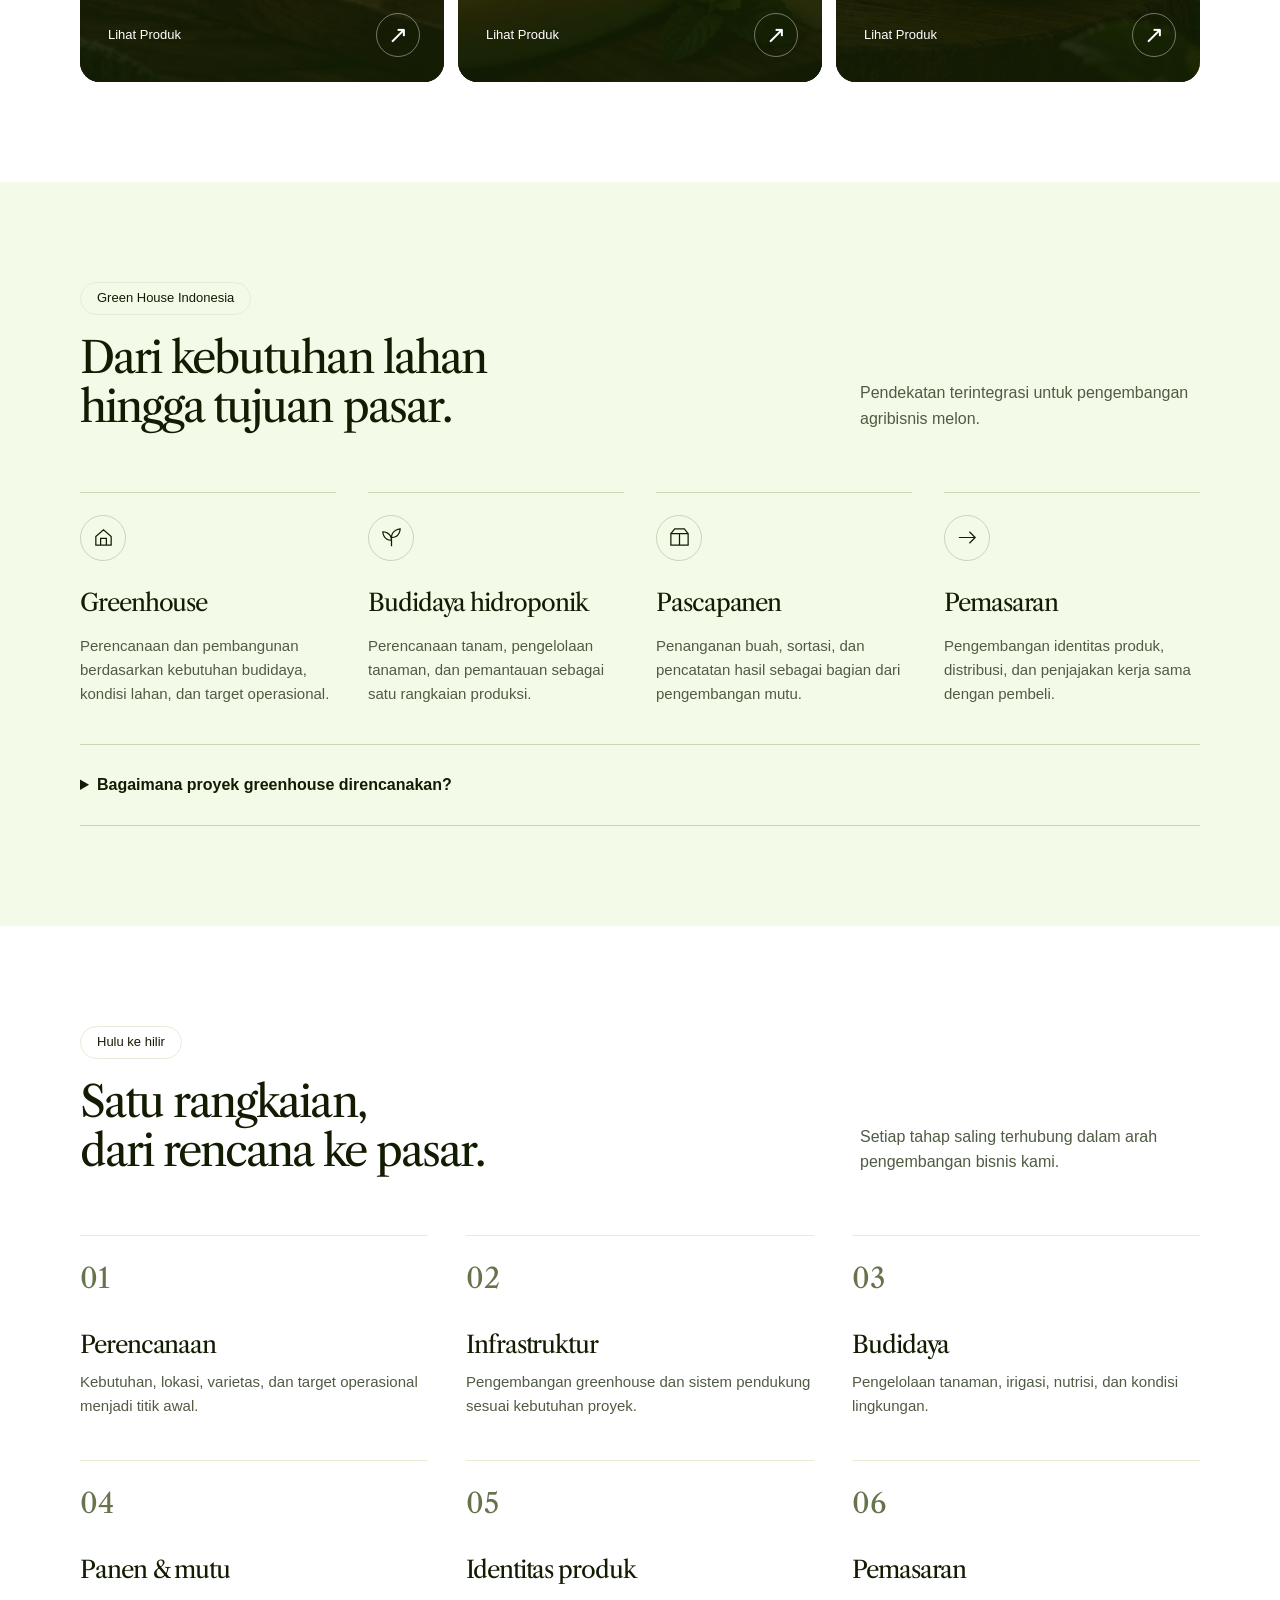
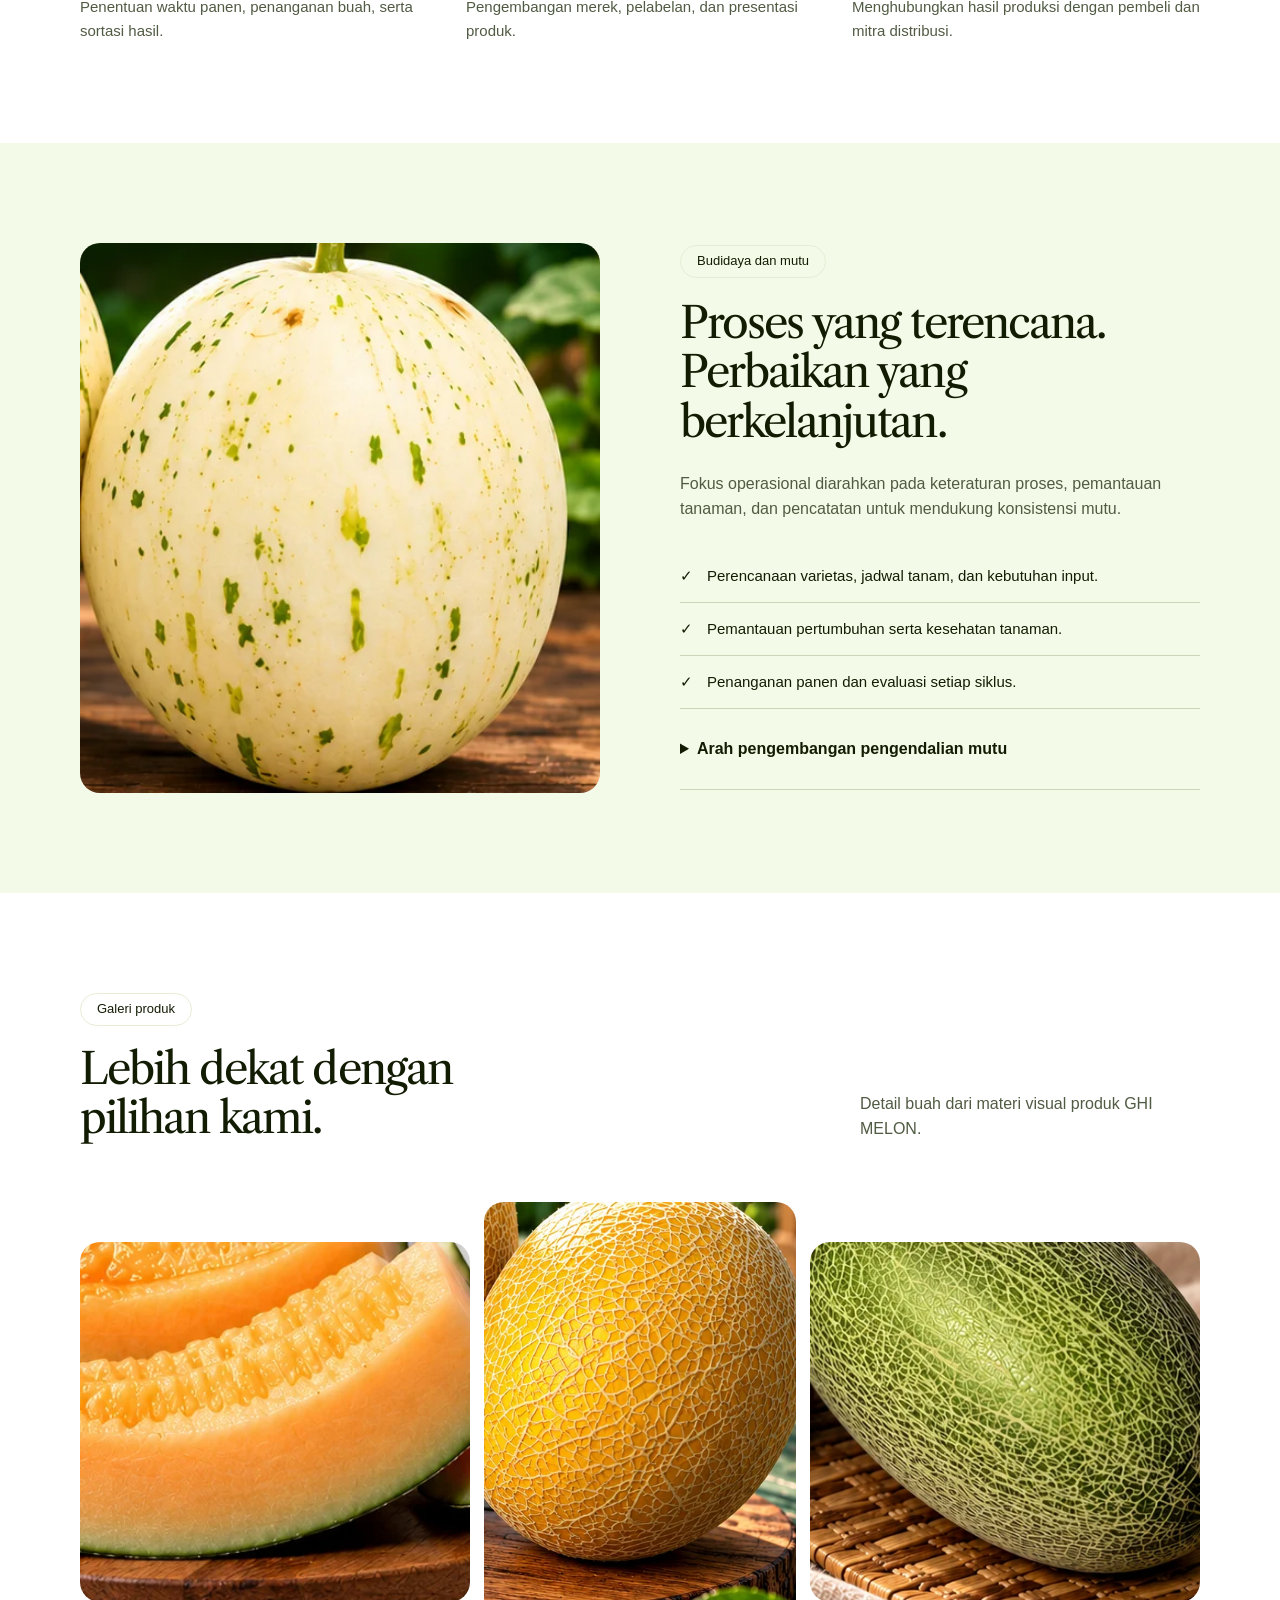
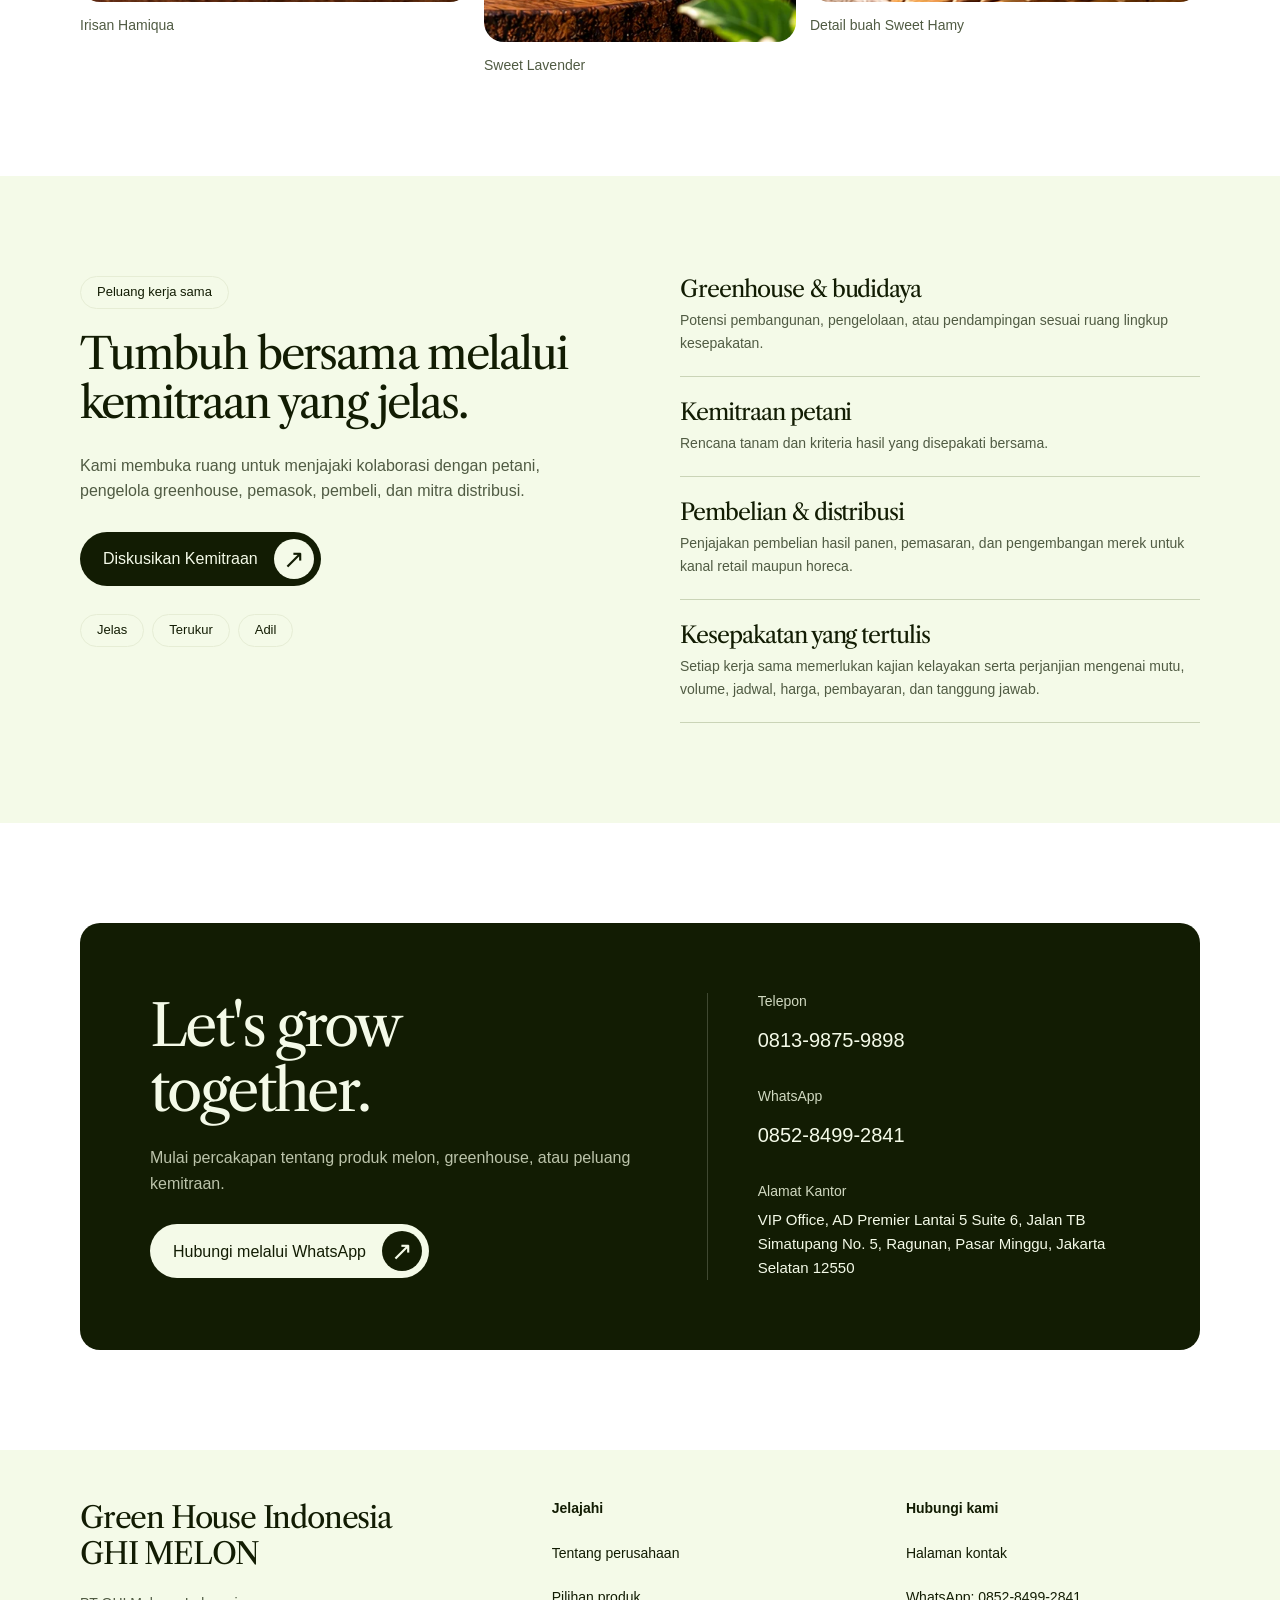
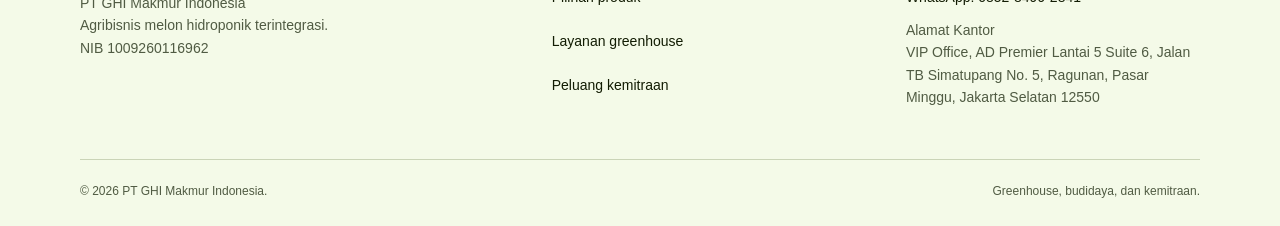
==== commit 68a27d2e: "revisi" ====
--- a/index.html
+++ b/index.html
@@ -1,11 +1,11 @@
 <!doctype html>
 <html lang="id"><head><meta charset="utf-8"><meta name="viewport" content="width=device-width, initial-scale=1"><meta name="theme-color" content="#121c03"><title>Green House Indonesia & GHI MELON | Agribisnis Melon Hidroponik</title><meta name="description" content="Profil PT GHI Makmur Indonesia: greenhouse, budidaya hidroponik, enam varietas GHI MELON, dan peluang kemitraan agribisnis."><link rel="stylesheet" href="assets/css/styles.css"><script src="assets/js/main.js" defer></script></head><body><a class="skip-link" href="#konten-utama">Lewati ke konten utama</a>
 <header class="site-header"><div class="nav-row">
-<a class="wordmark" href="#beranda" aria-label="Green House Indonesia — Beranda"><b class="brand-type">ghi</b><div>Green House Indonesia<span>PT GHI Makmur Indonesia</span></div></a>
+<a class="wordmark" href="#beranda" aria-label="Green House Indonesia — Beranda"><img class="brand-logo" src="assets/images/brand/ghi-makmur-logo.webp" width="192" height="142" alt="Logo GHI Makmur Indonesia"><div>Green House Indonesia<span>PT GHI Makmur Indonesia</span></div></a>
 <button data-menu-toggle class="menu-toggle" type="button" aria-label="Buka menu navigasi" aria-controls="navigasi-utama" aria-expanded="false" hidden><span></span><span></span></button>
 <nav class="main-nav" id="navigasi-utama" aria-label="Navigasi utama"><a href="tentang.html">Tentang</a><a href="katalog.html">Produk</a><a href="#layanan">Layanan</a><a href="#kemitraan">Kemitraan</a><a class="button" href="kontak.html">Hubungi Kami<span class="arrow" aria-hidden="true">↗</span></a></nav></div></header><main id="konten-utama" tabindex="-1">
 <section class="hero" id="beranda" aria-labelledby="hero-title"><img class="hero-image" src="assets/images/hero/melon-1024.webp" srcset="assets/images/hero/melon-640.webp 640w, assets/images/hero/melon-1024.webp 1024w" sizes="100vw" width="1024" height="595" alt="Belahan Inthanon Signature dengan irisan melon di atas meja kayu" fetchpriority="high"><div class="hero-content"><span class="pill">Green House Indonesia · GHI MELON</span><h1 id="hero-title">Melon hidroponik, terintegrasi dari hulu ke hilir.</h1><p>Greenhouse, budidaya, dan pemasaran dalam satu arah pengembangan agribisnis.</p><a class="button light" href="katalog.html">Jelajahi Produk<span class="arrow" aria-hidden="true">↗</span></a></div></section>
-<section class="section pale" id="tentang"><div class="container"><div class="about-intro"><div><span class="pill">Tentang perusahaan</span></div><div><h2>Menumbuhkan pertanian. Menghubungkan hasil dengan pasar.</h2><p class="about-copy">PT GHI Makmur Indonesia mengembangkan agribisnis melon melalui greenhouse, budidaya hidroponik, penanganan pascapanen, dan pemasaran yang terintegrasi.</p><p class="about-copy">Green House Indonesia menjadi identitas kegiatan greenhouse dan pertanian modern. GHI MELON hadir sebagai merek produk melon.</p></div></div><div class="values"><div><h3>Kualitas</h3><p>Mutu menjadi pertimbangan utama dari budidaya sampai pelanggan.</p></div><div><h3>Integritas</h3><p>Informasi produk, proses, dan legalitas disampaikan secara akurat.</p></div><div><h3>Inovasi</h3><p>Terbuka pada teknologi greenhouse dan perbaikan proses.</p></div><div><h3>Kemitraan</h3><p>Membangun hubungan jangka panjang dengan petani dan pembeli.</p></div></div><div class="disclosures"><details><summary>Visi dan misi kami</summary><p>Menjadi perusahaan agribisnis melon hidroponik Indonesia yang terpercaya, terintegrasi, dan berorientasi pada kualitas melalui pengembangan greenhouse modern serta jaringan pemasaran yang kuat.</p><ul><li>Mengembangkan fasilitas greenhouse yang dirancang sesuai kebutuhan budidaya dan kondisi lokasi.</li><li>Menerapkan praktik budidaya yang terencana, terdokumentasi, dan berfokus pada konsistensi hasil.</li><li>Membangun identitas produk melon yang jelas melalui pemilihan varietas, standar mutu, dan kemasan yang tepat.</li><li>Menghubungkan produksi dengan pasar melalui pemasaran, distribusi, dan kemitraan yang saling menguntungkan.</li><li>Mendorong kemitraan petani dan peningkatan kapasitas melalui pendampingan serta koordinasi operasional.</li><li>Menumbuhkan bisnis secara bertahap dengan tata kelola, kepatuhan, dan evaluasi kinerja yang berkelanjutan.</li></ul></details><details><summary>Identitas dan legalitas perusahaan</summary><p>PT GHI Makmur Indonesia, berkedudukan di Jakarta Selatan, DKI Jakarta. Informasi berikut mengikuti profil perusahaan.</p><ul><li>NIB 1009260116962, diterbitkan 10 September 2026.</li><li>Akta pendirian No. 106, tanggal 8 September 2026.</li><li>Pengesahan AHU-0072967.AH.01.01.TAHUN 2026, tanggal 9 September 2026.</li><li>PMDN; skala kegiatan pada NIB: Usaha Mikro.</li><li>KBLI 01132 — Pertanian Buah Semusim; 46312 — Perdagangan Besar Buah-buahan; 41019 — Konstruksi Konvensional Gedung Lainnya.</li></ul></details></div></div></section>
+<section class="section pale" id="tentang"><div class="container"><div class="about-intro"><div><span class="pill">Tentang perusahaan</span></div><div><h2>Menumbuhkan pertanian. Menghubungkan hasil dengan pasar.</h2><p class="about-copy">PT GHI Makmur Indonesia mengembangkan agribisnis melon melalui greenhouse, budidaya hidroponik, penanganan pascapanen, dan pemasaran yang terintegrasi.</p><p class="about-copy">Green House Indonesia menjadi identitas kegiatan greenhouse dan pertanian modern. GHI MELON hadir sebagai merek produk melon.</p></div></div><div class="values"><div><h3>Kualitas</h3><p>Mutu menjadi pertimbangan utama dari budidaya sampai pelanggan.</p></div><div><h3>Integritas</h3><p>Informasi produk, proses, dan legalitas disampaikan secara akurat.</p></div><div><h3>Inovasi</h3><p>Terbuka pada teknologi greenhouse dan perbaikan proses.</p></div><div><h3>Kemitraan</h3><p>Membangun hubungan jangka panjang dengan petani dan pembeli.</p></div></div><div class="disclosures"><details><summary>Visi dan misi kami</summary><p>Menjadi perusahaan agribisnis melon hidroponik Indonesia yang terpercaya, terintegrasi, dan berorientasi pada kualitas melalui pengembangan greenhouse modern serta jaringan pemasaran yang kuat.</p><ul><li>Mengembangkan fasilitas greenhouse yang dirancang sesuai kebutuhan budidaya dan kondisi lokasi.</li><li>Menerapkan praktik budidaya yang terencana, terdokumentasi, dan berfokus pada konsistensi hasil.</li><li>Membangun identitas produk melon yang jelas melalui pemilihan varietas, standar mutu, dan kemasan yang tepat.</li><li>Menghubungkan produksi dengan pasar melalui pemasaran, distribusi, dan kemitraan yang saling menguntungkan.</li><li>Mendorong kemitraan petani dan peningkatan kapasitas melalui pendampingan serta koordinasi operasional.</li><li>Menumbuhkan bisnis secara bertahap dengan tata kelola, kepatuhan, dan evaluasi kinerja yang berkelanjutan.</li></ul></details><details><summary>Identitas dan legalitas perusahaan</summary><p>PT GHI Makmur Indonesia, berkedudukan di Jakarta Selatan, DKI Jakarta. Informasi berikut mengikuti profil perusahaan.</p><ul><li>NIB 1009260116962, diterbitkan 10 September 2026.</li><li>Akta pendirian No. 106, tanggal 8 September 2026.</li><li>KBLI 01132 — Pertanian Buah Semusim; 46312 — Perdagangan Besar Buah-buahan; 41019 — Konstruksi Konvensional Gedung Lainnya.</li></ul></details></div></div></section>
 <section class="section" id="produk"><div class="container"><div class="section-heading"><div><span class="pill">Pilihan GHI MELON</span><h2>Kenali pilihan melon<br>GHI MELON.</h2></div><p>Enam varietas, satu katalog. Temukan produk yang ingin Anda kenali lebih dekat.</p></div><div class="signature"><img class="signature-image" src="assets/images/products/inthanon-signature/utama-800.webp" srcset="assets/images/products/inthanon-signature/utama-480.webp 480w, assets/images/products/inthanon-signature/utama-800.webp 800w" sizes="(max-width: 767px) calc(100vw - 32px), 550px" width="800" height="465" alt="Belahan melon Inthanon Signature dengan daging hijau muda" loading="lazy" decoding="async"><div class="signature-copy"><span class="pill">Produk fokus</span><h3>Inthanon Signature</h3><p>Inthanon Signature menjadi fokus pengembangan produk melon hidroponik GHI MELON.</p><a class="button" href="produk/inthanon-signature.html">Lihat Produk<span class="arrow" aria-hidden="true">↗</span></a></div></div><div class="product-grid"><a class="product-card wide" href="produk/dalmation.html"><img class="" src="assets/images/products/dalmation/utama-800.webp" srcset="assets/images/products/dalmation/utama-480.webp 480w, assets/images/products/dalmation/utama-800.webp 800w" sizes="(max-width: 767px) 100vw, (max-width: 1023px) 50vw, 550px" width="800" height="357" alt="Belahan dan irisan melon Dalmation berdaging krem" loading="lazy" decoding="async"><div class="card-body"><h3>Dalmation</h3><p>Pilihan varietas GHI MELON.</p><div class="card-end">Lihat Produk<span class="round-arrow" aria-hidden="true">↗</span></div></div></a><a class="product-card wide" href="produk/hamiqua.html"><img class="" src="assets/images/products/hamiqua/utama-800.webp" srcset="assets/images/products/hamiqua/utama-480.webp 480w, assets/images/products/hamiqua/utama-800.webp 800w" sizes="(max-width: 767px) 100vw, (max-width: 1023px) 50vw, 550px" width="800" height="510" alt="Irisan melon Hamiqua berdaging oranye di atas alas kayu" loading="lazy" decoding="async"><div class="card-body"><h3>Hamiqua</h3><p>Pilihan varietas GHI MELON.</p><div class="card-end">Lihat Produk<span class="round-arrow" aria-hidden="true">↗</span></div></div></a><a class="product-card" href="produk/rock-melon.html"><img class="" src="assets/images/products/rock-melon/utama-800.webp" srcset="assets/images/products/rock-melon/utama-480.webp 480w, assets/images/products/rock-melon/utama-800.webp 800w" sizes="(max-width: 767px) 100vw, (max-width: 1023px) 50vw, 367px" width="800" height="425" alt="Irisan Rock Melon berdaging oranye dengan kulit berjala" loading="lazy" decoding="async"><div class="card-body"><h3>Rock Melon</h3><p>Pilihan varietas GHI MELON.</p><div class="card-end">Lihat Produk<span class="round-arrow" aria-hidden="true">↗</span></div></div></a><a class="product-card" href="produk/sweet-hamy.html"><img class="" src="assets/images/products/sweet-hamy/utama-800.webp" srcset="assets/images/products/sweet-hamy/utama-480.webp 480w, assets/images/products/sweet-hamy/utama-800.webp 800w" sizes="(max-width: 767px) 100vw, (max-width: 1023px) 50vw, 367px" width="800" height="519" alt="Belahan dan irisan Sweet Hamy di dekat jendela" loading="lazy" decoding="async"><div class="card-body"><h3>Sweet Hamy</h3><p>Pilihan varietas GHI MELON.</p><div class="card-end">Lihat Produk<span class="round-arrow" aria-hidden="true">↗</span></div></div></a><a class="product-card" href="produk/sweet-lavender.html"><img class="" src="assets/images/products/sweet-lavender/utama-461.webp" srcset="assets/images/products/sweet-lavender/utama-461.webp 461w" sizes="(max-width: 767px) 100vw, (max-width: 1023px) 50vw, 367px" width="461" height="580" alt="Buah Sweet Lavender berkulit kuning dan berjala" loading="lazy" decoding="async"><div class="card-body"><h3>Sweet Lavender</h3><p>Pilihan varietas GHI MELON.</p><div class="card-end">Lihat Produk<span class="round-arrow" aria-hidden="true">↗</span></div></div></a></div></div></section>
 <section class="section pale" id="layanan"><div class="container"><div class="section-heading"><div><span class="pill">Green House Indonesia</span><h2>Dari kebutuhan lahan<br>hingga tujuan pasar.</h2></div><p>Pendekatan terintegrasi untuk pengembangan agribisnis melon.</p></div><div class="services"><div class="service"><span class="service-symbol" aria-hidden="true"><svg viewBox="0 0 24 24"><path d="M4 11 12 4l8 7v9H4z M9 20v-7h6v7"></path></svg></span><h3>Greenhouse</h3><p>Perencanaan dan pembangunan berdasarkan kebutuhan budidaya, kondisi lahan, dan target operasional.</p></div><div class="service"><span class="service-symbol" aria-hidden="true"><svg viewBox="0 0 24 24"><path d="M12 21V10 M12 15C3 15 3 6 3 6s9 0 9 9 M12 12c0-8 9-9 9-9s0 9-9 9"></path></svg></span><h3>Budidaya hidroponik</h3><p>Perencanaan tanam, pengelolaan tanaman, dan pemantauan sebagai satu rangkaian produksi.</p></div><div class="service"><span class="service-symbol" aria-hidden="true"><svg viewBox="0 0 24 24"><path d="M3 8h18v12H3z M3 8l4-5h10l4 5 M12 8v12"></path></svg></span><h3>Pascapanen</h3><p>Penanganan buah, sortasi, dan pencatatan hasil sebagai bagian dari pengembangan mutu.</p></div><div class="service"><span class="service-symbol" aria-hidden="true"><svg viewBox="0 0 24 24"><path d="M3 12h16 M14 6l6 6-6 6"></path></svg></span><h3>Pemasaran</h3><p>Pengembangan identitas produk, distribusi, dan penjajakan kerja sama dengan pembeli.</p></div></div><div class="disclosures"><details><summary>Bagaimana proyek greenhouse direncanakan?</summary><p>Dimulai dari konsultasi kebutuhan, peninjauan lahan, dan perencanaan tata letak. Struktur, penutup, ventilasi, irigasi, serta sistem budidaya dikoordinasikan sesuai spesifikasi proyek.</p><ol><li>Brief: kebutuhan dan target.</li><li>Desain: spesifikasi dan anggaran.</li><li>Pelaksanaan: pembangunan dan koordinasi.</li><li>Evaluasi: pemeriksaan dan serah terima.</li></ol><p>Spesifikasi teknis, biaya, jadwal, perizinan, dan cakupan pekerjaan ditetapkan berdasarkan survei, persetujuan, serta kontrak proyek.</p></details></div></div></section>
 <section class="section" id="proses"><div class="container"><div class="section-heading"><div><span class="pill">Hulu ke hilir</span><h2>Satu rangkaian,<br>dari rencana ke pasar.</h2></div><p>Setiap tahap saling terhubung dalam arah pengembangan bisnis kami.</p></div><ol class="process"><li><h3>Perencanaan</h3><p>Kebutuhan, lokasi, varietas, dan target operasional menjadi titik awal.</p></li><li><h3>Infrastruktur</h3><p>Pengembangan greenhouse dan sistem pendukung sesuai kebutuhan proyek.</p></li><li><h3>Budidaya</h3><p>Pengelolaan tanaman, irigasi, nutrisi, dan kondisi lingkungan.</p></li><li><h3>Panen & mutu</h3><p>Penentuan waktu panen, penanganan buah, serta sortasi hasil.</p></li><li><h3>Identitas produk</h3><p>Pengembangan merek, pelabelan, dan presentasi produk.</p></li><li><h3>Pemasaran</h3><p>Menghubungkan hasil produksi dengan pembeli dan mitra distribusi.</p></li></ol></div></section>
@@ -13,4 +13,4 @@
 <section class="section" id="galeri"><div class="container"><div class="section-heading"><div><span class="pill">Galeri produk</span><h2>Lebih dekat dengan<br>pilihan kami.</h2></div><p>Detail buah dari materi visual produk GHI MELON.</p></div><div class="gallery-grid"><figure><img class="" src="assets/images/products/hamiqua/detail-1-715.webp" srcset="assets/images/products/hamiqua/detail-1-480.webp 480w, assets/images/products/hamiqua/detail-1-715.webp 715w" sizes="(max-width: 767px) calc(100vw - 32px), 550px" width="715" height="330" alt="Foto tambahan Hamiqua: irisan buah" loading="lazy" decoding="async"><figcaption>Irisan Hamiqua</figcaption></figure><figure><img class="" src="assets/images/products/sweet-lavender/utama-461.webp" srcset="assets/images/products/sweet-lavender/utama-461.webp 461w" sizes="(max-width: 767px) calc(100vw - 32px), 550px" width="461" height="580" alt="Buah Sweet Lavender berkulit kuning dan berjala" loading="lazy" decoding="async"><figcaption>Sweet Lavender</figcaption></figure><figure><img class="" src="assets/images/products/sweet-hamy/detail-1-425.webp" srcset="assets/images/products/sweet-hamy/detail-1-425.webp 425w" sizes="(max-width: 767px) calc(100vw - 32px), 550px" width="425" height="590" alt="Foto tambahan Sweet Hamy: buah utuh tanpa potongan" loading="lazy" decoding="async"><figcaption>Detail buah Sweet Hamy</figcaption></figure></div></div></section>
 <section class="section pale" id="kemitraan"><div class="container partner-layout"><div><span class="pill">Peluang kerja sama</span><h2>Tumbuh bersama melalui kemitraan yang jelas.</h2><p>Kami membuka ruang untuk menjajaki kolaborasi dengan petani, pengelola greenhouse, pemasok, pembeli, dan mitra distribusi.</p><a class="button" href="https://wa.me/6285284992841?text=Halo%20Green%20House%20Indonesia%2C%20saya%20ingin%20berdiskusi%20mengenai%20peluang%20kemitraan.">Diskusikan Kemitraan<span class="arrow" aria-hidden="true">↗</span></a><div class="partner-principles"><span class="pill">Jelas</span><span class="pill">Terukur</span><span class="pill">Adil</span></div></div><ul class="partner-options"><li><div><h3>Greenhouse & budidaya</h3><p>Potensi pembangunan, pengelolaan, atau pendampingan sesuai ruang lingkup kesepakatan.</p></div></li><li><div><h3>Kemitraan petani</h3><p>Rencana tanam dan kriteria hasil yang disepakati bersama.</p></div></li><li><div><h3>Pembelian & distribusi</h3><p>Penjajakan pembelian hasil panen, pemasaran, dan pengembangan merek untuk kanal retail maupun horeca.</p></div></li><li><div><h3>Kesepakatan yang tertulis</h3><p>Setiap kerja sama memerlukan kajian kelayakan serta perjanjian mengenai mutu, volume, jadwal, harga, pembayaran, dan tanggung jawab.</p></div></li></ul></div></section>
 <section class="section" id="kontak"><div class="container"><div class="contact-panel"><div><h2>Let's grow<br>together.</h2><p>Mulai percakapan tentang produk melon, greenhouse, atau peluang kemitraan.</p><a class="button light" href="https://wa.me/6285284992841">Hubungi melalui WhatsApp<span class="arrow" aria-hidden="true">↗</span></a></div><div class="contact-details"><div><h3>Telepon</h3><a href="tel:+6281398759898">0813-9875-9898</a></div><div><h3>WhatsApp</h3><a href="https://wa.me/6285284992841">0852-8499-2841</a></div><div><h3>Alamat Kantor</h3><address>VIP Office, AD Premier Lantai 5 Suite 6, Jalan TB Simatupang No. 5, Ragunan, Pasar Minggu, Jakarta Selatan 12550</address></div></div></div></div></section>
-</main><footer class="site-footer"><div class="container"><div class="footer-top"><div><div class="footer-brand">Green House Indonesia<br>GHI MELON</div><p>PT GHI Makmur Indonesia<br>Agribisnis melon hidroponik terintegrasi.</p><p>NIB 1009260116962</p></div><div><h2>Jelajahi</h2><nav class="footer-links" aria-label="Navigasi footer"><a href="tentang.html">Tentang perusahaan</a><a href="katalog.html">Pilihan produk</a><a href="#layanan">Layanan greenhouse</a><a href="#kemitraan">Peluang kemitraan</a></nav></div><div><h2>Hubungi kami</h2><div class="footer-links"><a href="kontak.html">Halaman kontak</a><a href="tel:+6281398759898">0813-9875-9898</a><a href="https://wa.me/6285284992841">WhatsApp: 0852-8499-2841</a></div><p>Alamat Kantor<br>VIP Office, AD Premier Lantai 5 Suite 6, Jalan TB Simatupang No. 5, Ragunan, Pasar Minggu, Jakarta Selatan 12550</p></div></div><div class="footer-bottom"><span>© 2026 PT GHI Makmur Indonesia.</span><span>Greenhouse, budidaya, dan kemitraan.</span></div></div></footer></body></html>+</main><footer class="site-footer"><div class="container"><div class="footer-top"><div><div class="footer-brand">Green House Indonesia<br>GHI MELON</div><p>PT GHI Makmur Indonesia<br>Agribisnis melon hidroponik terintegrasi.</p><p>NIB 1009260116962</p></div><div><h2>Jelajahi</h2><nav class="footer-links" aria-label="Navigasi footer"><a href="tentang.html">Tentang perusahaan</a><a href="katalog.html">Pilihan produk</a><a href="#layanan">Layanan greenhouse</a><a href="#kemitraan">Peluang kemitraan</a></nav></div><div><h2>Hubungi kami</h2><div class="footer-links"><a href="kontak.html">Halaman kontak</a><a href="https://wa.me/6285284992841">WhatsApp: 0852-8499-2841</a></div><p>Alamat Kantor<br>VIP Office, AD Premier Lantai 5 Suite 6, Jalan TB Simatupang No. 5, Ragunan, Pasar Minggu, Jakarta Selatan 12550</p></div></div><div class="footer-bottom"><span>© 2026 PT GHI Makmur Indonesia.</span><span>Greenhouse, budidaya, dan kemitraan.</span></div></div></footer></body></html>
--- a/assets/css/styles.css
+++ b/assets/css/styles.css
@@ -27,7 +27,7 @@
 .nav-row{display:flex;align-items:center;gap:20px;min-height:54px}
 .wordmark{font-size:15px;line-height:1.15;letter-spacing:-.045em;font-weight:700;display:flex;align-items:center;min-height:44px;flex-shrink:0}
 .wordmark span{display:block;font-size:11px;font-weight:400;letter-spacing:.05em;margin-top:3px}
-.brand-type{font-family:var(--serif);font-weight:700;font-size:23px;letter-spacing:-.07em;margin-right:9px}
+.brand-logo{width:60px;height:auto;margin-right:9px;flex-shrink:0}
 .main-nav{display:flex;align-items:center;gap:23px;margin-left:auto;font-size:14px}
 .main-nav>a:not(.button){padding-block:13px;min-width:44px}
 .main-nav>a:not(.button):hover{text-decoration:underline;text-underline-offset:5px}
@@ -177,7 +177,7 @@
 @media(min-width:768px) and (max-width:1023px){.container{width:calc(100% - 48px)}.section{padding-block:80px}.site-header{padding-left:18px}.wordmark{font-size:12px}.brand-type{font-size:21px}.wordmark span{font-size:10px}.main-nav{gap:12px;font-size:12px}.main-nav .button{padding-left:13px;font-size:12px;min-height:44px}.main-nav .arrow{width:32px;height:32px}.signature-copy h3{font-size:30px}.signature-image{min-height:380px}.product-card,.product-card.wide{grid-column:span 3;min-height:390px}.product-card:last-child{grid-column:span 6;min-height:300px}.services{grid-template-columns:1fr 1fr;gap:35px}.gallery-grid img{height:280px}.gallery-grid figure:nth-child(2) img{height:340px}.contact-panel{padding:45px;gap:35px}.contact-details{padding-left:30px}.footer-top{gap:30px}.product-layout{gap:30px}.gallery-ready .gallery-frames{height:420px}.gallery-ready .gallery-frame img{max-height:420px}.related-card img{height:200px}}
 @media(max-width:767px){
  html{scroll-padding-top:100px}.container{width:calc(100% - 32px)}.section{padding-block:64px}
- .site-header{top:14px;width:calc(100% - 32px);padding:5px 7px 5px 18px;border-radius:29px}.nav-row{min-height:44px;flex-wrap:wrap;gap:0}.wordmark{font-size:13px}.brand-type{font-size:22px}.wordmark span{font-size:10px}
+ .site-header{top:14px;width:calc(100% - 32px);padding:5px 7px 5px 18px;border-radius:29px}.nav-row{min-height:44px;flex-wrap:wrap;gap:0}.wordmark{font-size:13px}.brand-logo{width:48px}.wordmark span{font-size:10px}
  .main-nav{width:100%;margin:12px 0 4px;flex-direction:column;align-items:stretch;gap:0;font-size:15px}.main-nav>a:not(.button){padding:12px 6px;border-top:1px solid var(--line)}.main-nav .button{margin-top:10px;width:100%;justify-content:space-between}
  .menu-ready:not(.menu-open) .main-nav:not(:focus-within){display:none}
  /* ponytail: no-JS navigation stays in normal flow; no runtime header partial. */
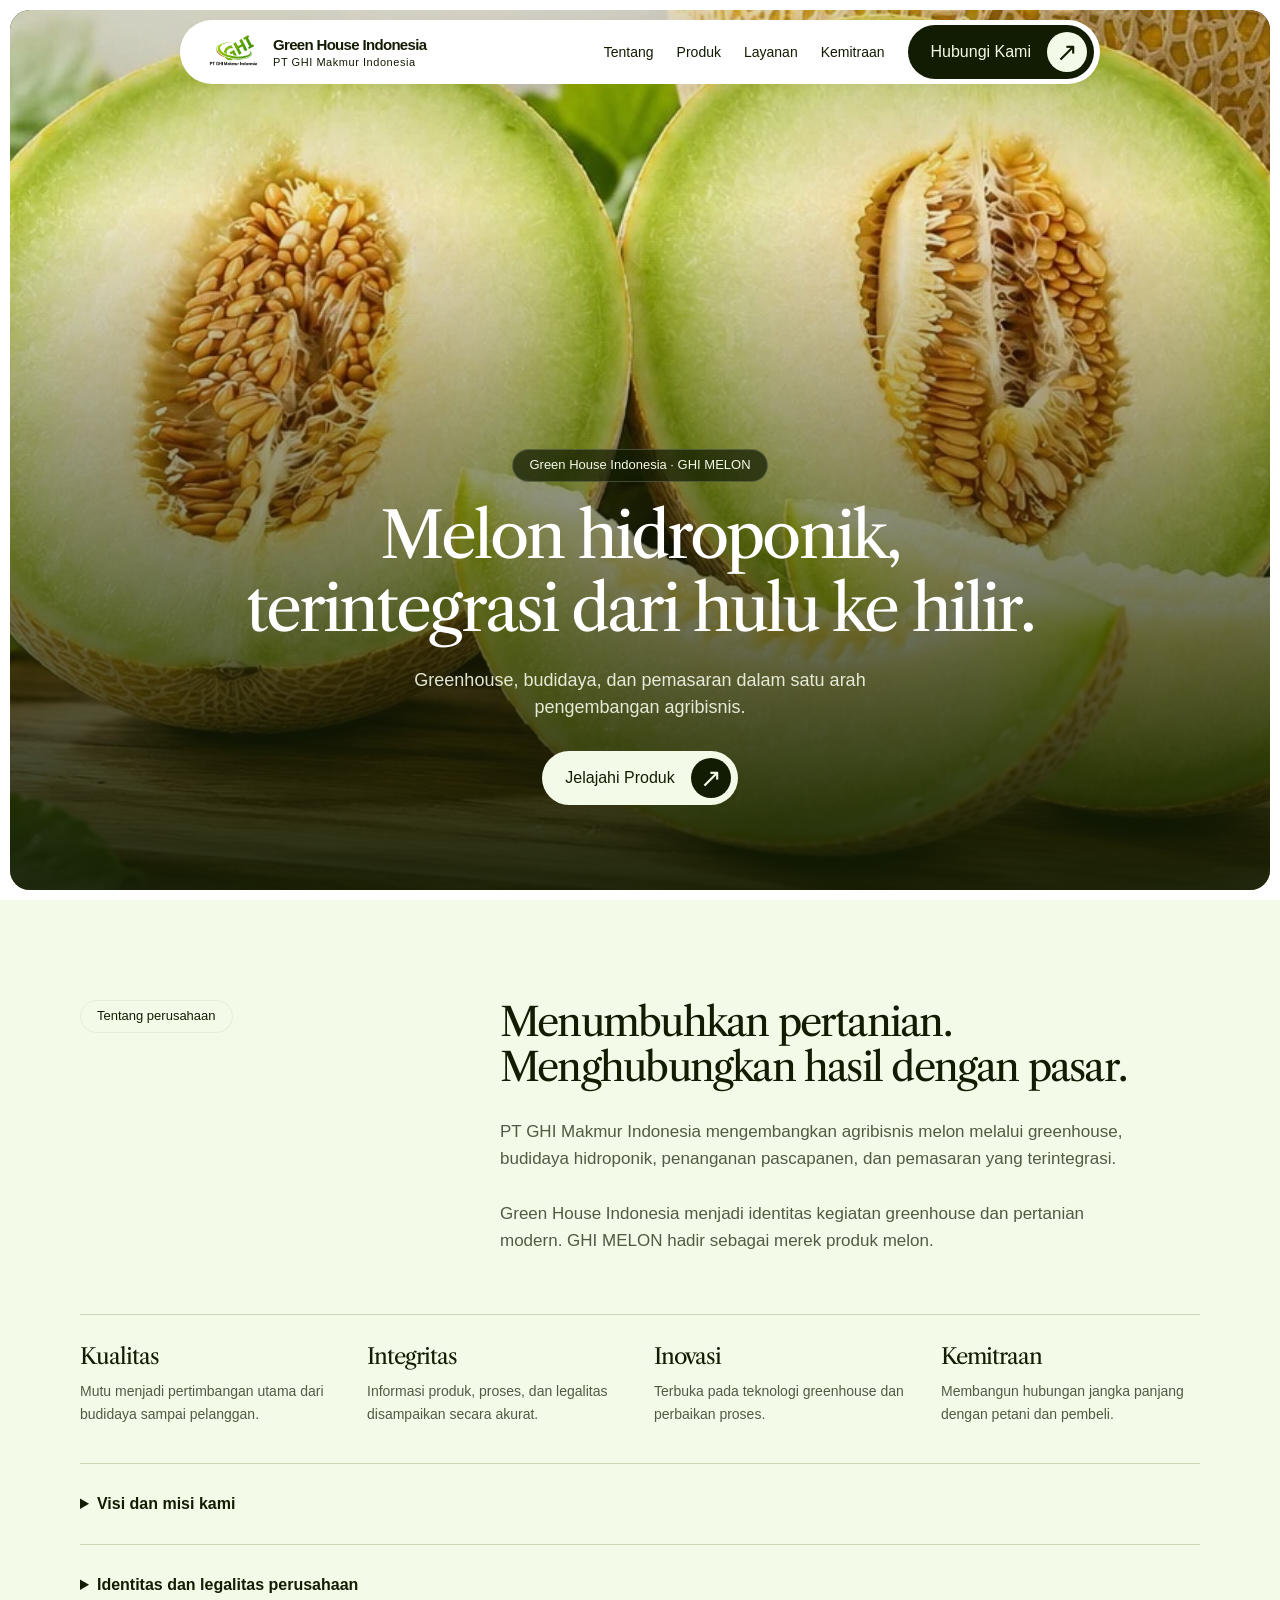
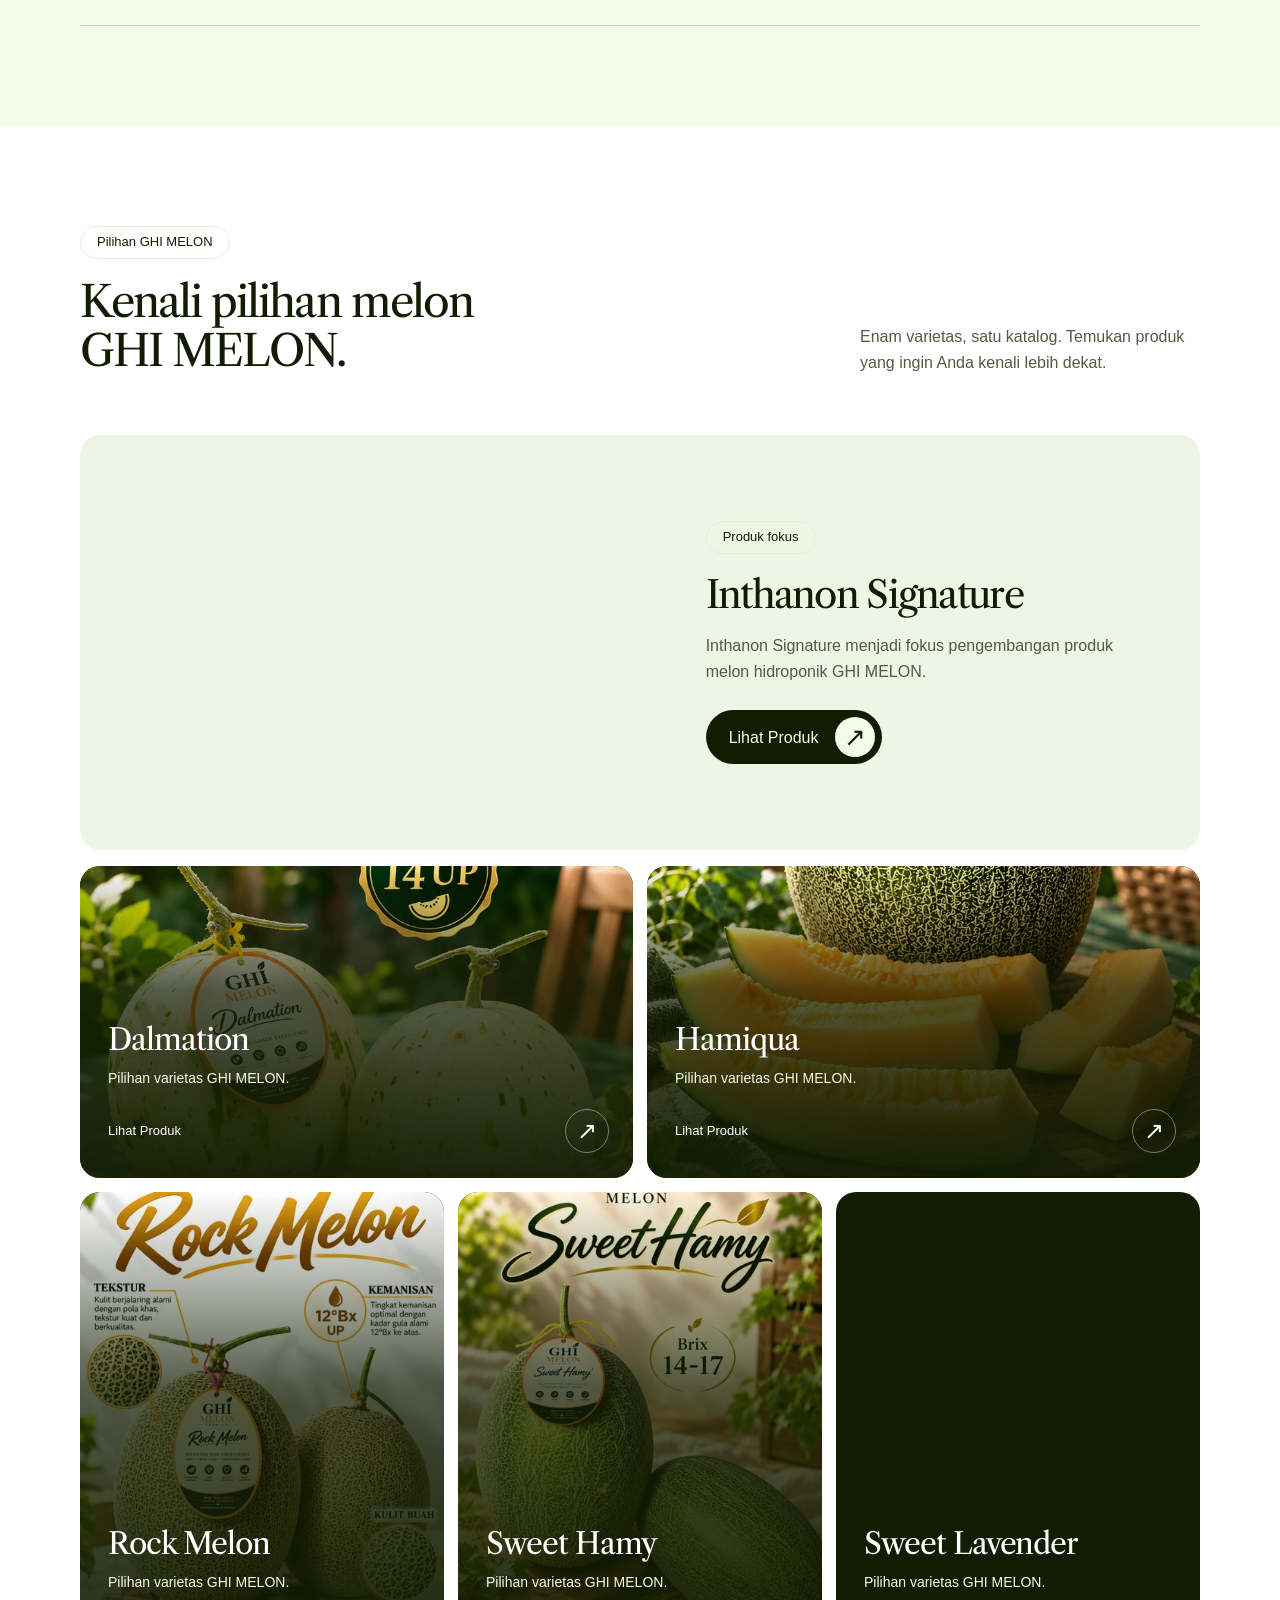
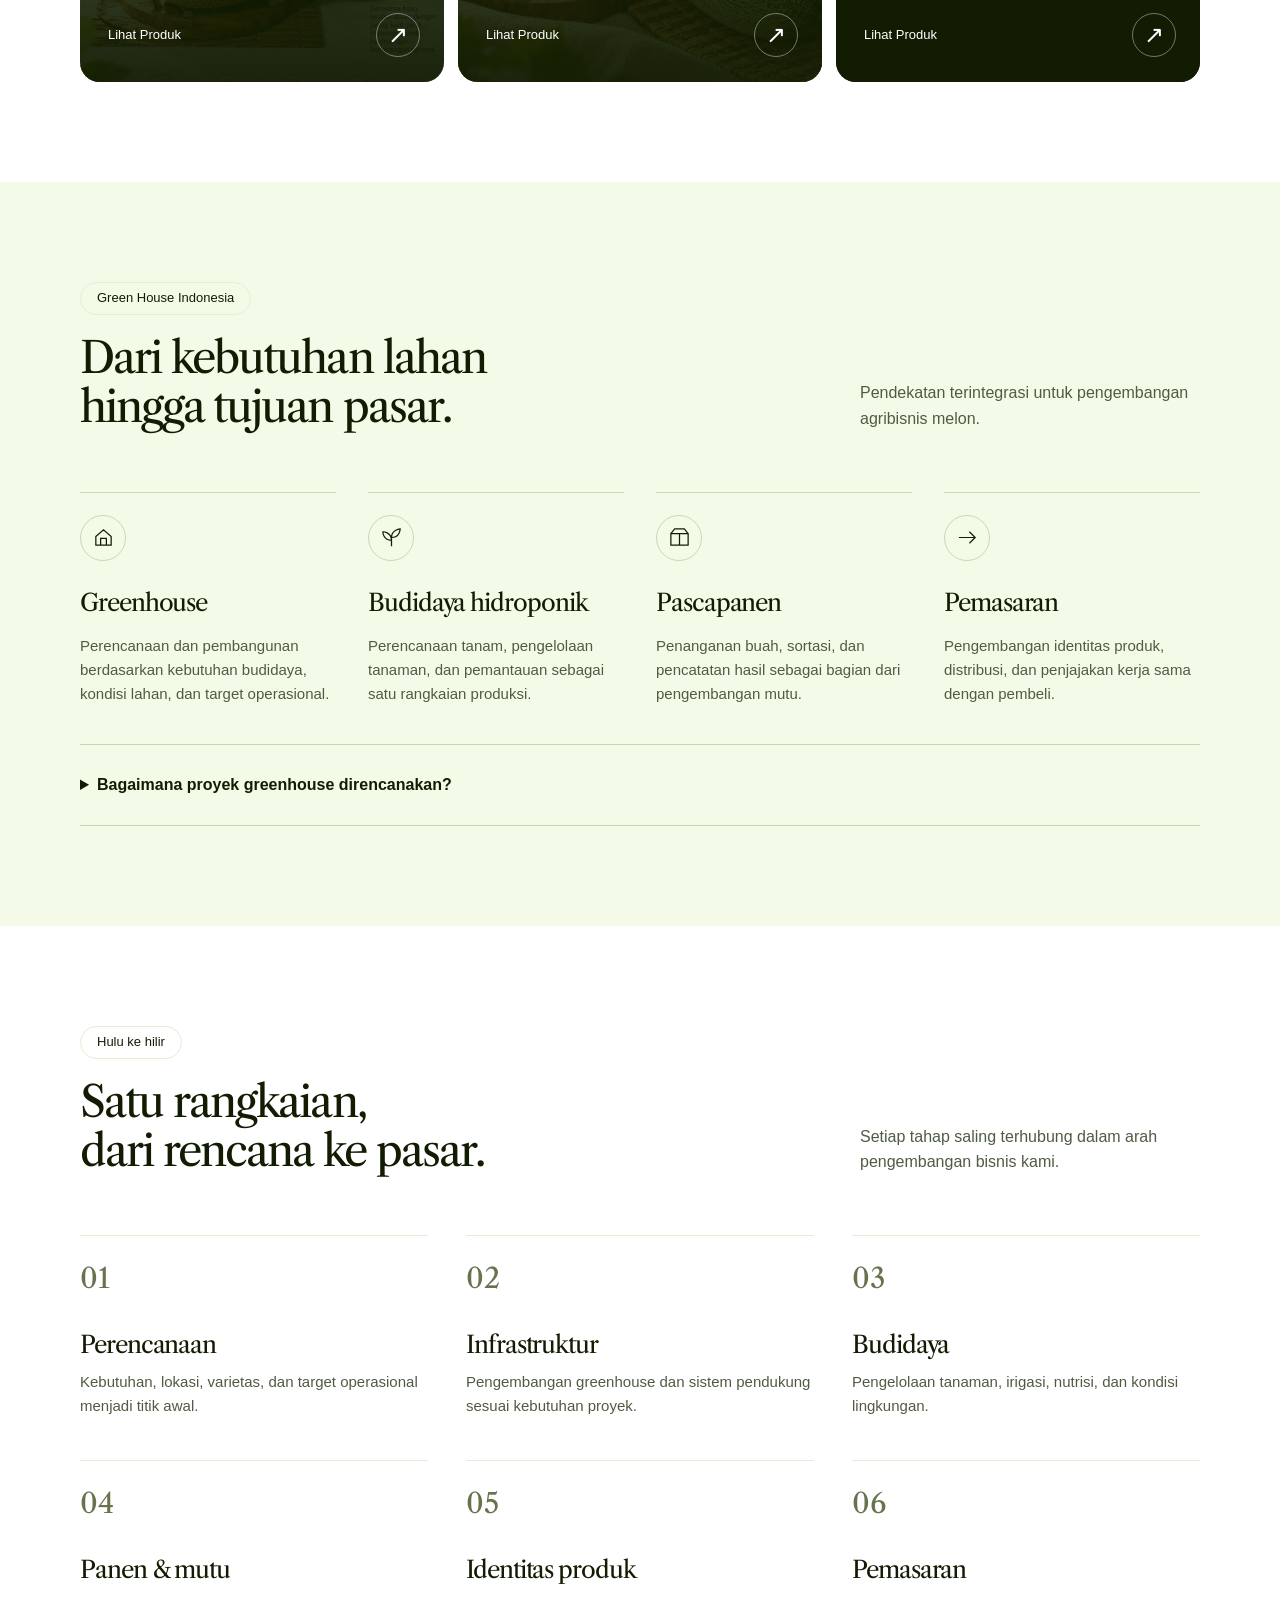
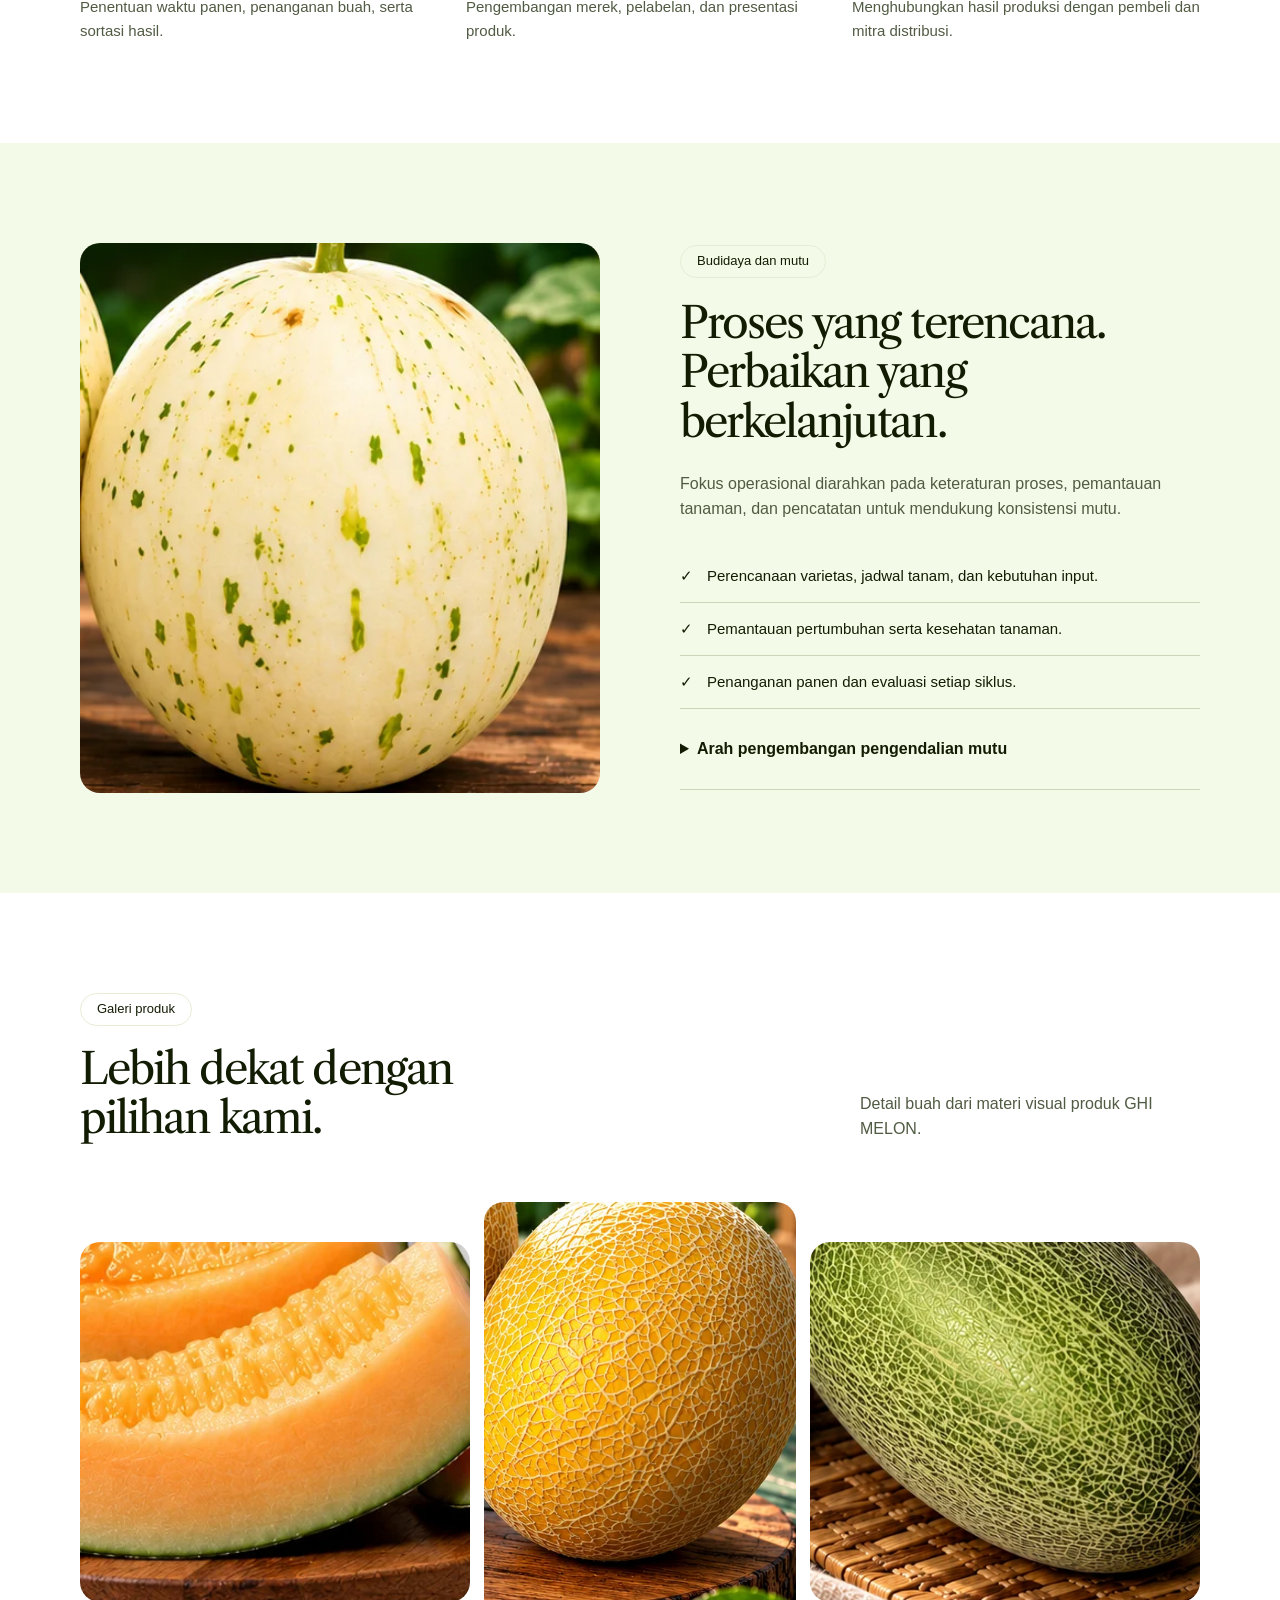
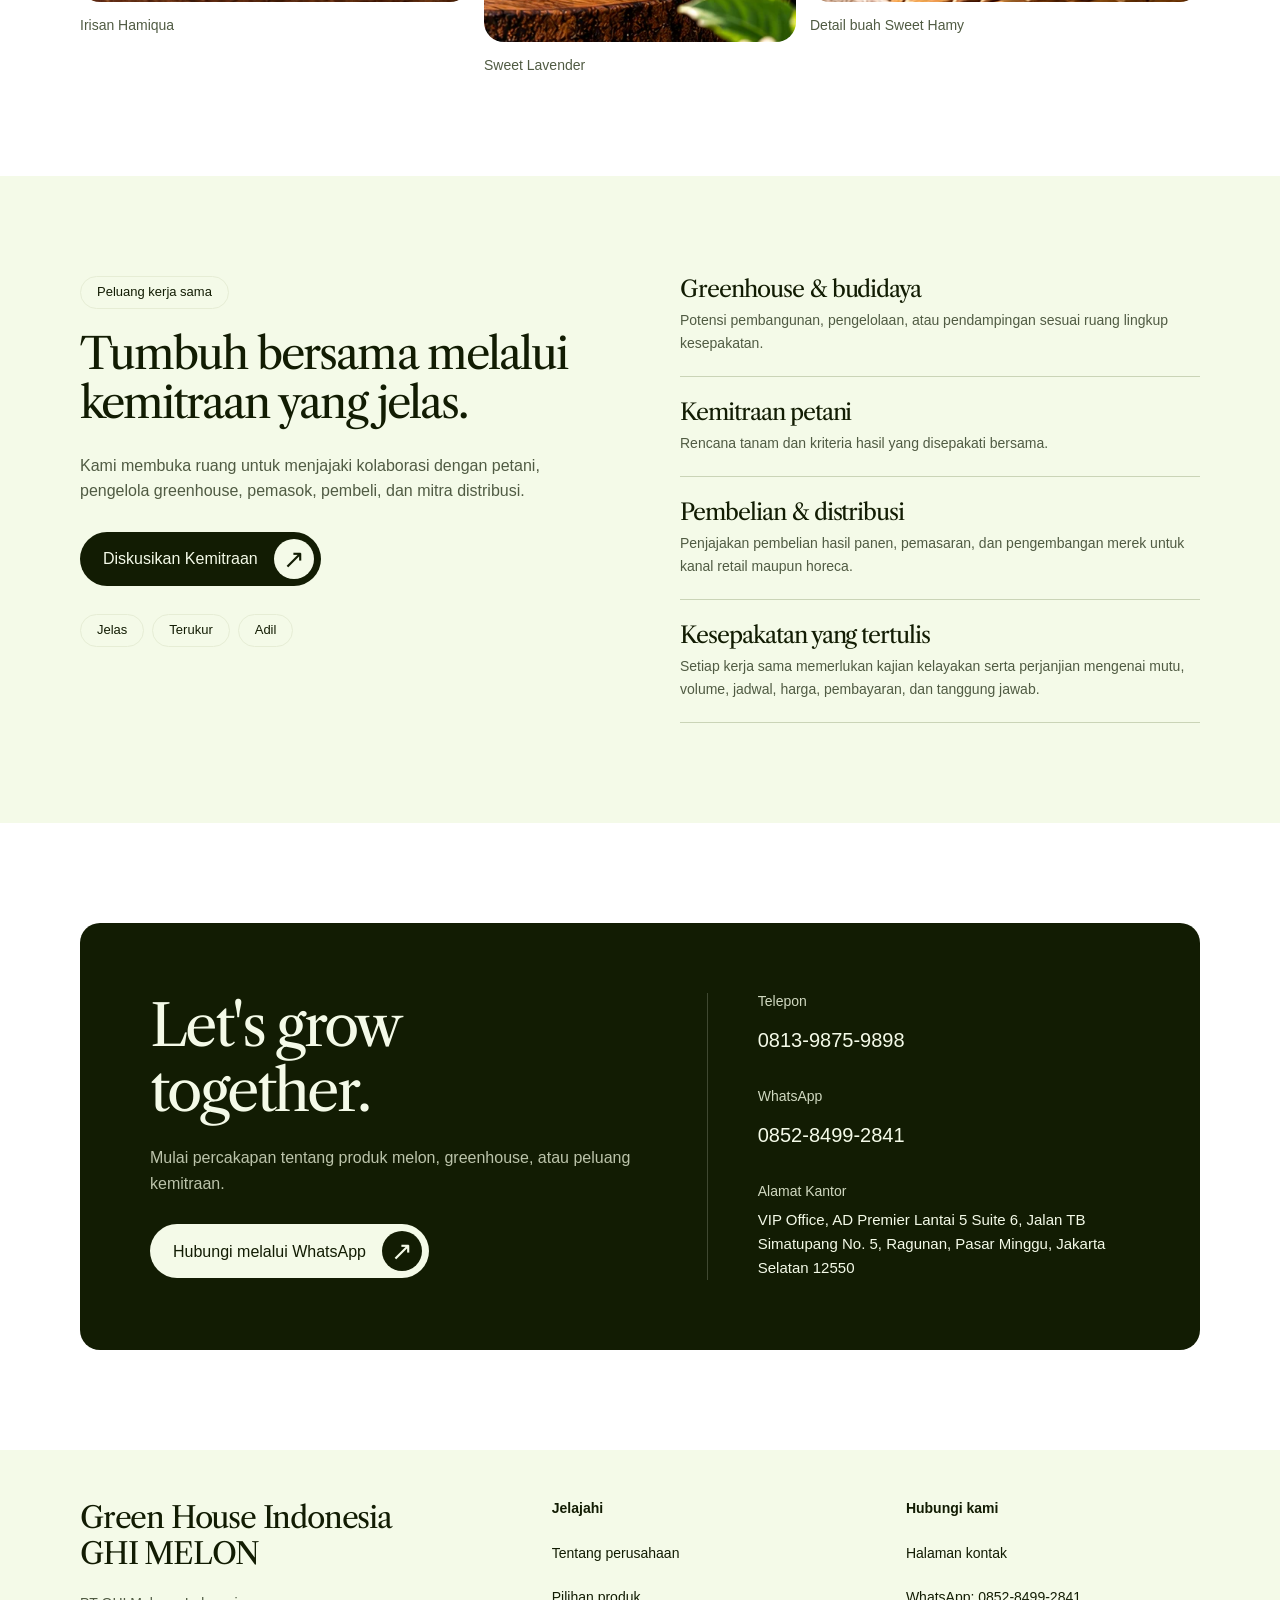
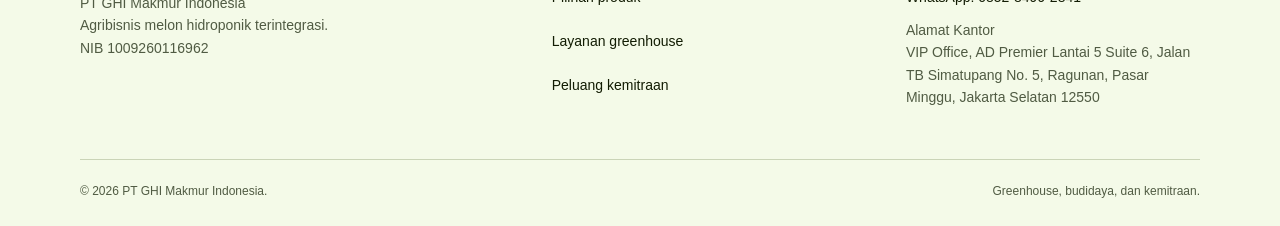
==== commit 29abbf84: "feat: add new melon product photos and complete galleries Add 21 product photos, responsive WebP ass" ====
--- a/index.html
+++ b/index.html
@@ -6,7 +6,7 @@
 <nav class="main-nav" id="navigasi-utama" aria-label="Navigasi utama"><a href="tentang.html">Tentang</a><a href="katalog.html">Produk</a><a href="#layanan">Layanan</a><a href="#kemitraan">Kemitraan</a><a class="button" href="kontak.html">Hubungi Kami<span class="arrow" aria-hidden="true">↗</span></a></nav></div></header><main id="konten-utama" tabindex="-1">
 <section class="hero" id="beranda" aria-labelledby="hero-title"><img class="hero-image" src="assets/images/hero/melon-1024.webp" srcset="assets/images/hero/melon-640.webp 640w, assets/images/hero/melon-1024.webp 1024w" sizes="100vw" width="1024" height="595" alt="Belahan Inthanon Signature dengan irisan melon di atas meja kayu" fetchpriority="high"><div class="hero-content"><span class="pill">Green House Indonesia · GHI MELON</span><h1 id="hero-title">Melon hidroponik, terintegrasi dari hulu ke hilir.</h1><p>Greenhouse, budidaya, dan pemasaran dalam satu arah pengembangan agribisnis.</p><a class="button light" href="katalog.html">Jelajahi Produk<span class="arrow" aria-hidden="true">↗</span></a></div></section>
 <section class="section pale" id="tentang"><div class="container"><div class="about-intro"><div><span class="pill">Tentang perusahaan</span></div><div><h2>Menumbuhkan pertanian. Menghubungkan hasil dengan pasar.</h2><p class="about-copy">PT GHI Makmur Indonesia mengembangkan agribisnis melon melalui greenhouse, budidaya hidroponik, penanganan pascapanen, dan pemasaran yang terintegrasi.</p><p class="about-copy">Green House Indonesia menjadi identitas kegiatan greenhouse dan pertanian modern. GHI MELON hadir sebagai merek produk melon.</p></div></div><div class="values"><div><h3>Kualitas</h3><p>Mutu menjadi pertimbangan utama dari budidaya sampai pelanggan.</p></div><div><h3>Integritas</h3><p>Informasi produk, proses, dan legalitas disampaikan secara akurat.</p></div><div><h3>Inovasi</h3><p>Terbuka pada teknologi greenhouse dan perbaikan proses.</p></div><div><h3>Kemitraan</h3><p>Membangun hubungan jangka panjang dengan petani dan pembeli.</p></div></div><div class="disclosures"><details><summary>Visi dan misi kami</summary><p>Menjadi perusahaan agribisnis melon hidroponik Indonesia yang terpercaya, terintegrasi, dan berorientasi pada kualitas melalui pengembangan greenhouse modern serta jaringan pemasaran yang kuat.</p><ul><li>Mengembangkan fasilitas greenhouse yang dirancang sesuai kebutuhan budidaya dan kondisi lokasi.</li><li>Menerapkan praktik budidaya yang terencana, terdokumentasi, dan berfokus pada konsistensi hasil.</li><li>Membangun identitas produk melon yang jelas melalui pemilihan varietas, standar mutu, dan kemasan yang tepat.</li><li>Menghubungkan produksi dengan pasar melalui pemasaran, distribusi, dan kemitraan yang saling menguntungkan.</li><li>Mendorong kemitraan petani dan peningkatan kapasitas melalui pendampingan serta koordinasi operasional.</li><li>Menumbuhkan bisnis secara bertahap dengan tata kelola, kepatuhan, dan evaluasi kinerja yang berkelanjutan.</li></ul></details><details><summary>Identitas dan legalitas perusahaan</summary><p>PT GHI Makmur Indonesia, berkedudukan di Jakarta Selatan, DKI Jakarta. Informasi berikut mengikuti profil perusahaan.</p><ul><li>NIB 1009260116962, diterbitkan 10 September 2026.</li><li>Akta pendirian No. 106, tanggal 8 September 2026.</li><li>KBLI 01132 — Pertanian Buah Semusim; 46312 — Perdagangan Besar Buah-buahan; 41019 — Konstruksi Konvensional Gedung Lainnya.</li></ul></details></div></div></section>
-<section class="section" id="produk"><div class="container"><div class="section-heading"><div><span class="pill">Pilihan GHI MELON</span><h2>Kenali pilihan melon<br>GHI MELON.</h2></div><p>Enam varietas, satu katalog. Temukan produk yang ingin Anda kenali lebih dekat.</p></div><div class="signature"><img class="signature-image" src="assets/images/products/inthanon-signature/utama-800.webp" srcset="assets/images/products/inthanon-signature/utama-480.webp 480w, assets/images/products/inthanon-signature/utama-800.webp 800w" sizes="(max-width: 767px) calc(100vw - 32px), 550px" width="800" height="465" alt="Belahan melon Inthanon Signature dengan daging hijau muda" loading="lazy" decoding="async"><div class="signature-copy"><span class="pill">Produk fokus</span><h3>Inthanon Signature</h3><p>Inthanon Signature menjadi fokus pengembangan produk melon hidroponik GHI MELON.</p><a class="button" href="produk/inthanon-signature.html">Lihat Produk<span class="arrow" aria-hidden="true">↗</span></a></div></div><div class="product-grid"><a class="product-card wide" href="produk/dalmation.html"><img class="" src="assets/images/products/dalmation/utama-800.webp" srcset="assets/images/products/dalmation/utama-480.webp 480w, assets/images/products/dalmation/utama-800.webp 800w" sizes="(max-width: 767px) 100vw, (max-width: 1023px) 50vw, 550px" width="800" height="357" alt="Belahan dan irisan melon Dalmation berdaging krem" loading="lazy" decoding="async"><div class="card-body"><h3>Dalmation</h3><p>Pilihan varietas GHI MELON.</p><div class="card-end">Lihat Produk<span class="round-arrow" aria-hidden="true">↗</span></div></div></a><a class="product-card wide" href="produk/hamiqua.html"><img class="" src="assets/images/products/hamiqua/utama-800.webp" srcset="assets/images/products/hamiqua/utama-480.webp 480w, assets/images/products/hamiqua/utama-800.webp 800w" sizes="(max-width: 767px) 100vw, (max-width: 1023px) 50vw, 550px" width="800" height="510" alt="Irisan melon Hamiqua berdaging oranye di atas alas kayu" loading="lazy" decoding="async"><div class="card-body"><h3>Hamiqua</h3><p>Pilihan varietas GHI MELON.</p><div class="card-end">Lihat Produk<span class="round-arrow" aria-hidden="true">↗</span></div></div></a><a class="product-card" href="produk/rock-melon.html"><img class="" src="assets/images/products/rock-melon/utama-800.webp" srcset="assets/images/products/rock-melon/utama-480.webp 480w, assets/images/products/rock-melon/utama-800.webp 800w" sizes="(max-width: 767px) 100vw, (max-width: 1023px) 50vw, 367px" width="800" height="425" alt="Irisan Rock Melon berdaging oranye dengan kulit berjala" loading="lazy" decoding="async"><div class="card-body"><h3>Rock Melon</h3><p>Pilihan varietas GHI MELON.</p><div class="card-end">Lihat Produk<span class="round-arrow" aria-hidden="true">↗</span></div></div></a><a class="product-card" href="produk/sweet-hamy.html"><img class="" src="assets/images/products/sweet-hamy/utama-800.webp" srcset="assets/images/products/sweet-hamy/utama-480.webp 480w, assets/images/products/sweet-hamy/utama-800.webp 800w" sizes="(max-width: 767px) 100vw, (max-width: 1023px) 50vw, 367px" width="800" height="519" alt="Belahan dan irisan Sweet Hamy di dekat jendela" loading="lazy" decoding="async"><div class="card-body"><h3>Sweet Hamy</h3><p>Pilihan varietas GHI MELON.</p><div class="card-end">Lihat Produk<span class="round-arrow" aria-hidden="true">↗</span></div></div></a><a class="product-card" href="produk/sweet-lavender.html"><img class="" src="assets/images/products/sweet-lavender/utama-461.webp" srcset="assets/images/products/sweet-lavender/utama-461.webp 461w" sizes="(max-width: 767px) 100vw, (max-width: 1023px) 50vw, 367px" width="461" height="580" alt="Buah Sweet Lavender berkulit kuning dan berjala" loading="lazy" decoding="async"><div class="card-body"><h3>Sweet Lavender</h3><p>Pilihan varietas GHI MELON.</p><div class="card-end">Lihat Produk<span class="round-arrow" aria-hidden="true">↗</span></div></div></a></div></div></section>
+<section class="section" id="produk"><div class="container"><div class="section-heading"><div><span class="pill">Pilihan GHI MELON</span><h2>Kenali pilihan melon<br>GHI MELON.</h2></div><p>Enam varietas, satu katalog. Temukan produk yang ingin Anda kenali lebih dekat.</p></div><div class="signature"><img class="signature-image" src="assets/images/products/inthanon-signature/utama-800.webp" srcset="assets/images/products/inthanon-signature/utama-480.webp 480w, assets/images/products/inthanon-signature/utama-800.webp 800w" sizes="(max-width: 767px) calc(100vw - 32px), 550px" width="800" height="465" alt="Belahan melon Inthanon Signature dengan daging hijau muda" loading="lazy" decoding="async"><div class="signature-copy"><span class="pill">Produk fokus</span><h3>Inthanon Signature</h3><p>Inthanon Signature menjadi fokus pengembangan produk melon hidroponik GHI MELON.</p><a class="button" href="produk/inthanon-signature.html">Lihat Produk<span class="arrow" aria-hidden="true">↗</span></a></div></div><div class="product-grid"><a class="product-card wide" href="produk/dalmation.html"><img class="" src="assets/images/products/dalmation/foto-baru-1-800.webp" srcset="assets/images/products/dalmation/foto-baru-1-480.webp 480w, assets/images/products/dalmation/foto-baru-1-800.webp 800w" sizes="(max-width: 767px) 100vw, (max-width: 1023px) 50vw, 550px" width="800" height="1421" alt="Dua melon Dalmation berkulit krem berbintik hijau dengan label GHI MELON" loading="lazy" decoding="async"><div class="card-body"><h3>Dalmation</h3><p>Pilihan varietas GHI MELON.</p><div class="card-end">Lihat Produk<span class="round-arrow" aria-hidden="true">↗</span></div></div></a><a class="product-card wide" href="produk/hamiqua.html"><img class="" src="assets/images/products/hamiqua/utama-800.webp" srcset="assets/images/products/hamiqua/utama-480.webp 480w, assets/images/products/hamiqua/utama-800.webp 800w" sizes="(max-width: 767px) 100vw, (max-width: 1023px) 50vw, 550px" width="800" height="510" alt="Irisan melon Hamiqua berdaging oranye di atas alas kayu" loading="lazy" decoding="async"><div class="card-body"><h3>Hamiqua</h3><p>Pilihan varietas GHI MELON.</p><div class="card-end">Lihat Produk<span class="round-arrow" aria-hidden="true">↗</span></div></div></a><a class="product-card" href="produk/rock-melon.html"><img class="" src="assets/images/products/rock-melon/foto-baru-1-800.webp" srcset="assets/images/products/rock-melon/foto-baru-1-480.webp 480w, assets/images/products/rock-melon/foto-baru-1-800.webp 800w" sizes="(max-width: 767px) 100vw, (max-width: 1023px) 50vw, 367px" width="800" height="1421" alt="Dua Rock Melon berkulit berjala dengan label GHI MELON" loading="lazy" decoding="async"><div class="card-body"><h3>Rock Melon</h3><p>Pilihan varietas GHI MELON.</p><div class="card-end">Lihat Produk<span class="round-arrow" aria-hidden="true">↗</span></div></div></a><a class="product-card" href="produk/sweet-hamy.html"><img class="" src="assets/images/products/sweet-hamy/foto-baru-3-800.webp" srcset="assets/images/products/sweet-hamy/foto-baru-3-480.webp 480w, assets/images/products/sweet-hamy/foto-baru-3-800.webp 800w" sizes="(max-width: 767px) 100vw, (max-width: 1023px) 50vw, 367px" width="800" height="1421" alt="Dua Sweet Hamy berkulit hijau berjala di atas alas kayu" loading="lazy" decoding="async"><div class="card-body"><h3>Sweet Hamy</h3><p>Pilihan varietas GHI MELON.</p><div class="card-end">Lihat Produk<span class="round-arrow" aria-hidden="true">↗</span></div></div></a><a class="product-card" href="produk/sweet-lavender.html"><img class="" src="assets/images/products/sweet-lavender/foto-baru-5-800.webp" srcset="assets/images/products/sweet-lavender/foto-baru-5-480.webp 480w, assets/images/products/sweet-lavender/foto-baru-5-800.webp 800w" sizes="(max-width: 767px) 100vw, (max-width: 1023px) 50vw, 367px" width="800" height="1421" alt="Dua Sweet Lavender berkulit kuning berjala dengan label GHI MELON" loading="lazy" decoding="async"><div class="card-body"><h3>Sweet Lavender</h3><p>Pilihan varietas GHI MELON.</p><div class="card-end">Lihat Produk<span class="round-arrow" aria-hidden="true">↗</span></div></div></a></div></div></section>
 <section class="section pale" id="layanan"><div class="container"><div class="section-heading"><div><span class="pill">Green House Indonesia</span><h2>Dari kebutuhan lahan<br>hingga tujuan pasar.</h2></div><p>Pendekatan terintegrasi untuk pengembangan agribisnis melon.</p></div><div class="services"><div class="service"><span class="service-symbol" aria-hidden="true"><svg viewBox="0 0 24 24"><path d="M4 11 12 4l8 7v9H4z M9 20v-7h6v7"></path></svg></span><h3>Greenhouse</h3><p>Perencanaan dan pembangunan berdasarkan kebutuhan budidaya, kondisi lahan, dan target operasional.</p></div><div class="service"><span class="service-symbol" aria-hidden="true"><svg viewBox="0 0 24 24"><path d="M12 21V10 M12 15C3 15 3 6 3 6s9 0 9 9 M12 12c0-8 9-9 9-9s0 9-9 9"></path></svg></span><h3>Budidaya hidroponik</h3><p>Perencanaan tanam, pengelolaan tanaman, dan pemantauan sebagai satu rangkaian produksi.</p></div><div class="service"><span class="service-symbol" aria-hidden="true"><svg viewBox="0 0 24 24"><path d="M3 8h18v12H3z M3 8l4-5h10l4 5 M12 8v12"></path></svg></span><h3>Pascapanen</h3><p>Penanganan buah, sortasi, dan pencatatan hasil sebagai bagian dari pengembangan mutu.</p></div><div class="service"><span class="service-symbol" aria-hidden="true"><svg viewBox="0 0 24 24"><path d="M3 12h16 M14 6l6 6-6 6"></path></svg></span><h3>Pemasaran</h3><p>Pengembangan identitas produk, distribusi, dan penjajakan kerja sama dengan pembeli.</p></div></div><div class="disclosures"><details><summary>Bagaimana proyek greenhouse direncanakan?</summary><p>Dimulai dari konsultasi kebutuhan, peninjauan lahan, dan perencanaan tata letak. Struktur, penutup, ventilasi, irigasi, serta sistem budidaya dikoordinasikan sesuai spesifikasi proyek.</p><ol><li>Brief: kebutuhan dan target.</li><li>Desain: spesifikasi dan anggaran.</li><li>Pelaksanaan: pembangunan dan koordinasi.</li><li>Evaluasi: pemeriksaan dan serah terima.</li></ol><p>Spesifikasi teknis, biaya, jadwal, perizinan, dan cakupan pekerjaan ditetapkan berdasarkan survei, persetujuan, serta kontrak proyek.</p></details></div></div></section>
 <section class="section" id="proses"><div class="container"><div class="section-heading"><div><span class="pill">Hulu ke hilir</span><h2>Satu rangkaian,<br>dari rencana ke pasar.</h2></div><p>Setiap tahap saling terhubung dalam arah pengembangan bisnis kami.</p></div><ol class="process"><li><h3>Perencanaan</h3><p>Kebutuhan, lokasi, varietas, dan target operasional menjadi titik awal.</p></li><li><h3>Infrastruktur</h3><p>Pengembangan greenhouse dan sistem pendukung sesuai kebutuhan proyek.</p></li><li><h3>Budidaya</h3><p>Pengelolaan tanaman, irigasi, nutrisi, dan kondisi lingkungan.</p></li><li><h3>Panen & mutu</h3><p>Penentuan waktu panen, penanganan buah, serta sortasi hasil.</p></li><li><h3>Identitas produk</h3><p>Pengembangan merek, pelabelan, dan presentasi produk.</p></li><li><h3>Pemasaran</h3><p>Menghubungkan hasil produksi dengan pembeli dan mitra distribusi.</p></li></ol></div></section>
 <section class="section pale" id="mutu"><div class="container quality-layout"><img class="quality-image" src="assets/images/products/dalmation/detail-1-470.webp" srcset="assets/images/products/dalmation/detail-1-470.webp 470w" sizes="(max-width: 767px) 100vw, 520px" width="470" height="670" alt="Foto tambahan Dalmation: buah utuh tanpa potongan" loading="lazy" decoding="async"><div><span class="pill">Budidaya dan mutu</span><h2>Proses yang terencana.<br>Perbaikan yang berkelanjutan.</h2><p>Fokus operasional diarahkan pada keteraturan proses, pemantauan tanaman, dan pencatatan untuk mendukung konsistensi mutu.</p><ul class="check-list"><li>Perencanaan varietas, jadwal tanam, dan kebutuhan input.</li><li>Pemantauan pertumbuhan serta kesehatan tanaman.</li><li>Penanganan panen dan evaluasi setiap siklus.</li></ul><details><summary>Arah pengembangan pengendalian mutu</summary><p>Kerangka yang disarankan meliputi identifikasi varietas, pemeriksaan visual buah, sortasi sesuai kriteria perusahaan atau pembeli, pelabelan, serta pencatatan panen dan tujuan pengiriman. Kerangka ini bukan pernyataan sertifikasi.</p></details></div></div></section>
--- a/assets/css/styles.css
+++ b/assets/css/styles.css
@@ -161,8 +161,8 @@
 .gallery-ready .gallery-frames{height:470px;display:grid;place-items:center;background:var(--panel);border-radius:var(--radius)}
 .gallery-ready .gallery-frame{width:100%;height:100%;display:grid;place-items:center}
 .gallery-ready .gallery-frame img{width:100%;height:100%;max-height:470px;object-fit:contain}
-.gallery-thumbs{display:flex;gap:12px;margin-top:16px}
-.gallery-thumbs button{border:2px solid transparent;background:var(--panel);padding:4px;width:80px;height:80px;border-radius:12px;overflow:hidden}
+.gallery-thumbs{display:flex;flex-wrap:wrap;gap:12px;margin-top:16px}
+.gallery-thumbs button{border:2px solid transparent;background:var(--panel);padding:4px;width:80px;height:80px;flex-shrink:0;border-radius:12px;overflow:hidden}
 .gallery-thumbs button[aria-pressed='true']{border-color:var(--ink)}
 .gallery-thumbs img{width:100%;height:100%;object-fit:cover;border-radius:7px}
 .related-grid{display:grid;grid-template-columns:repeat(3,minmax(0,1fr));gap:16px}
